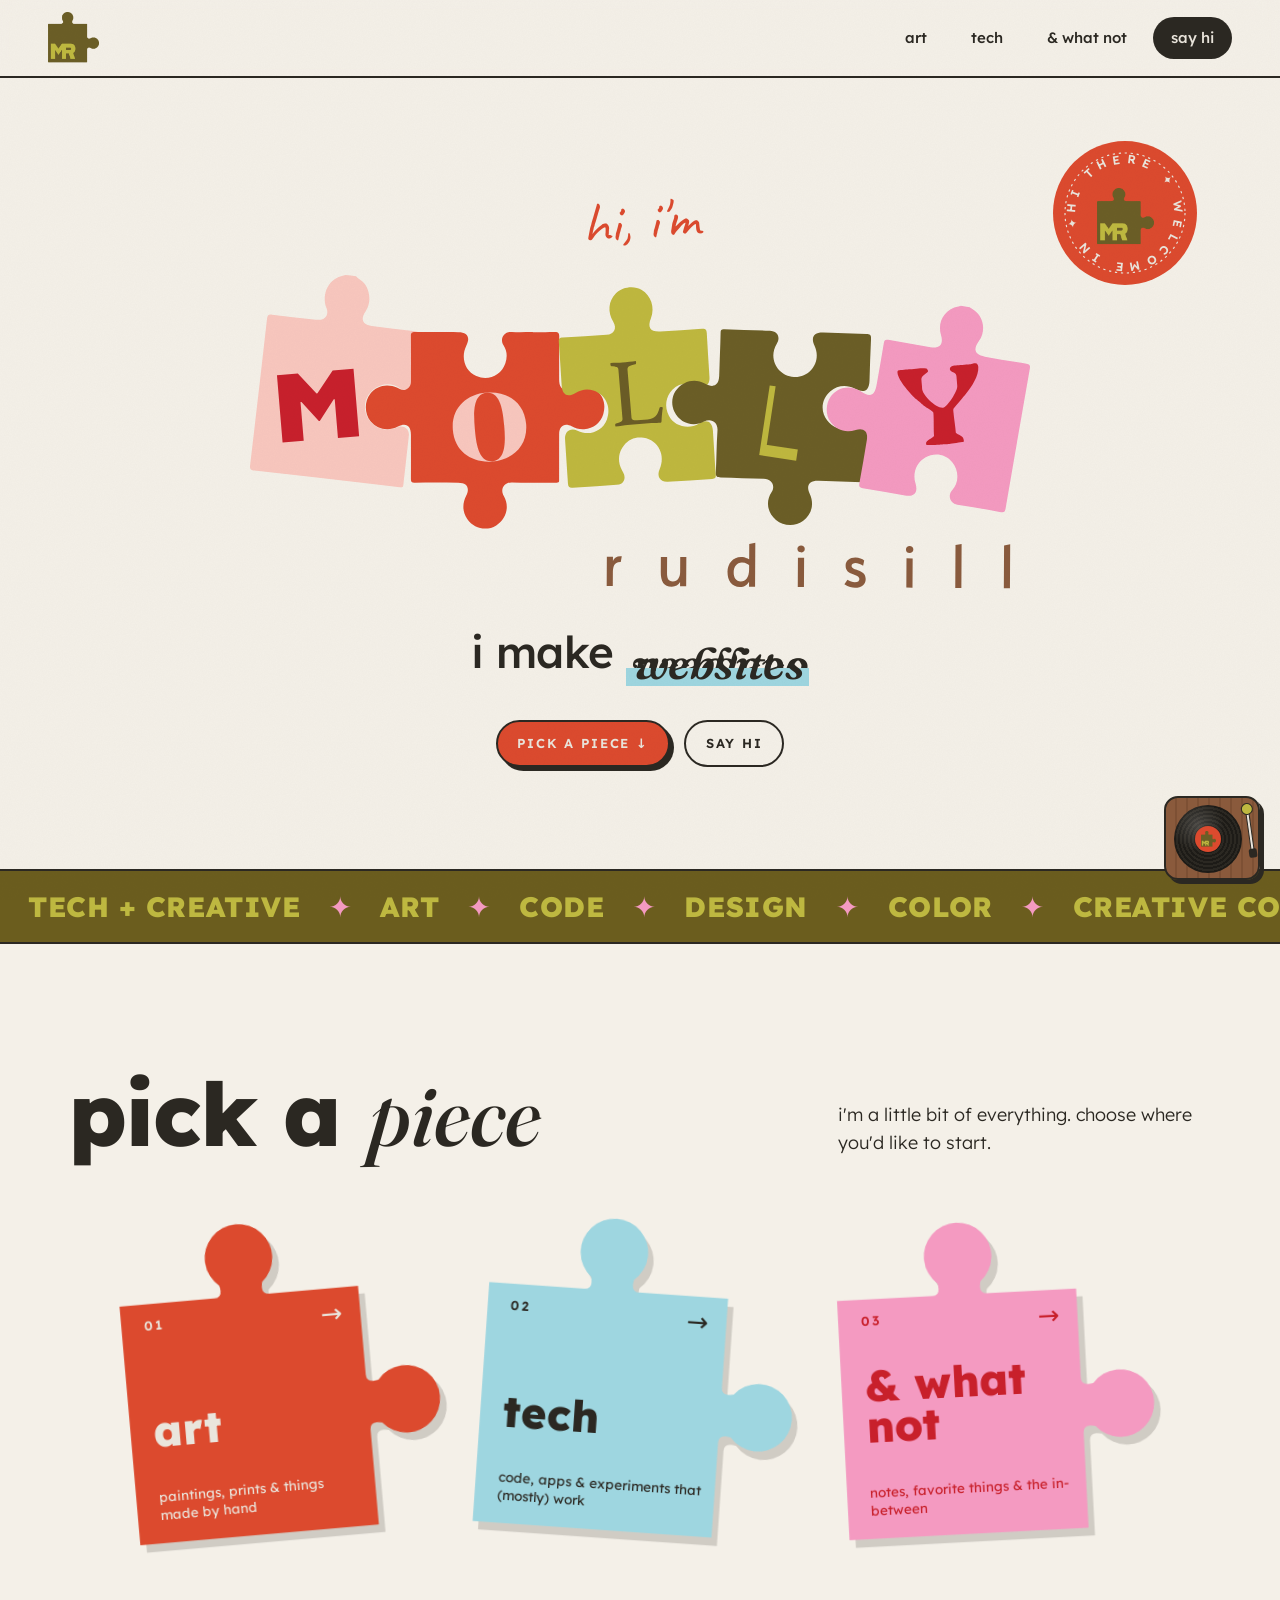
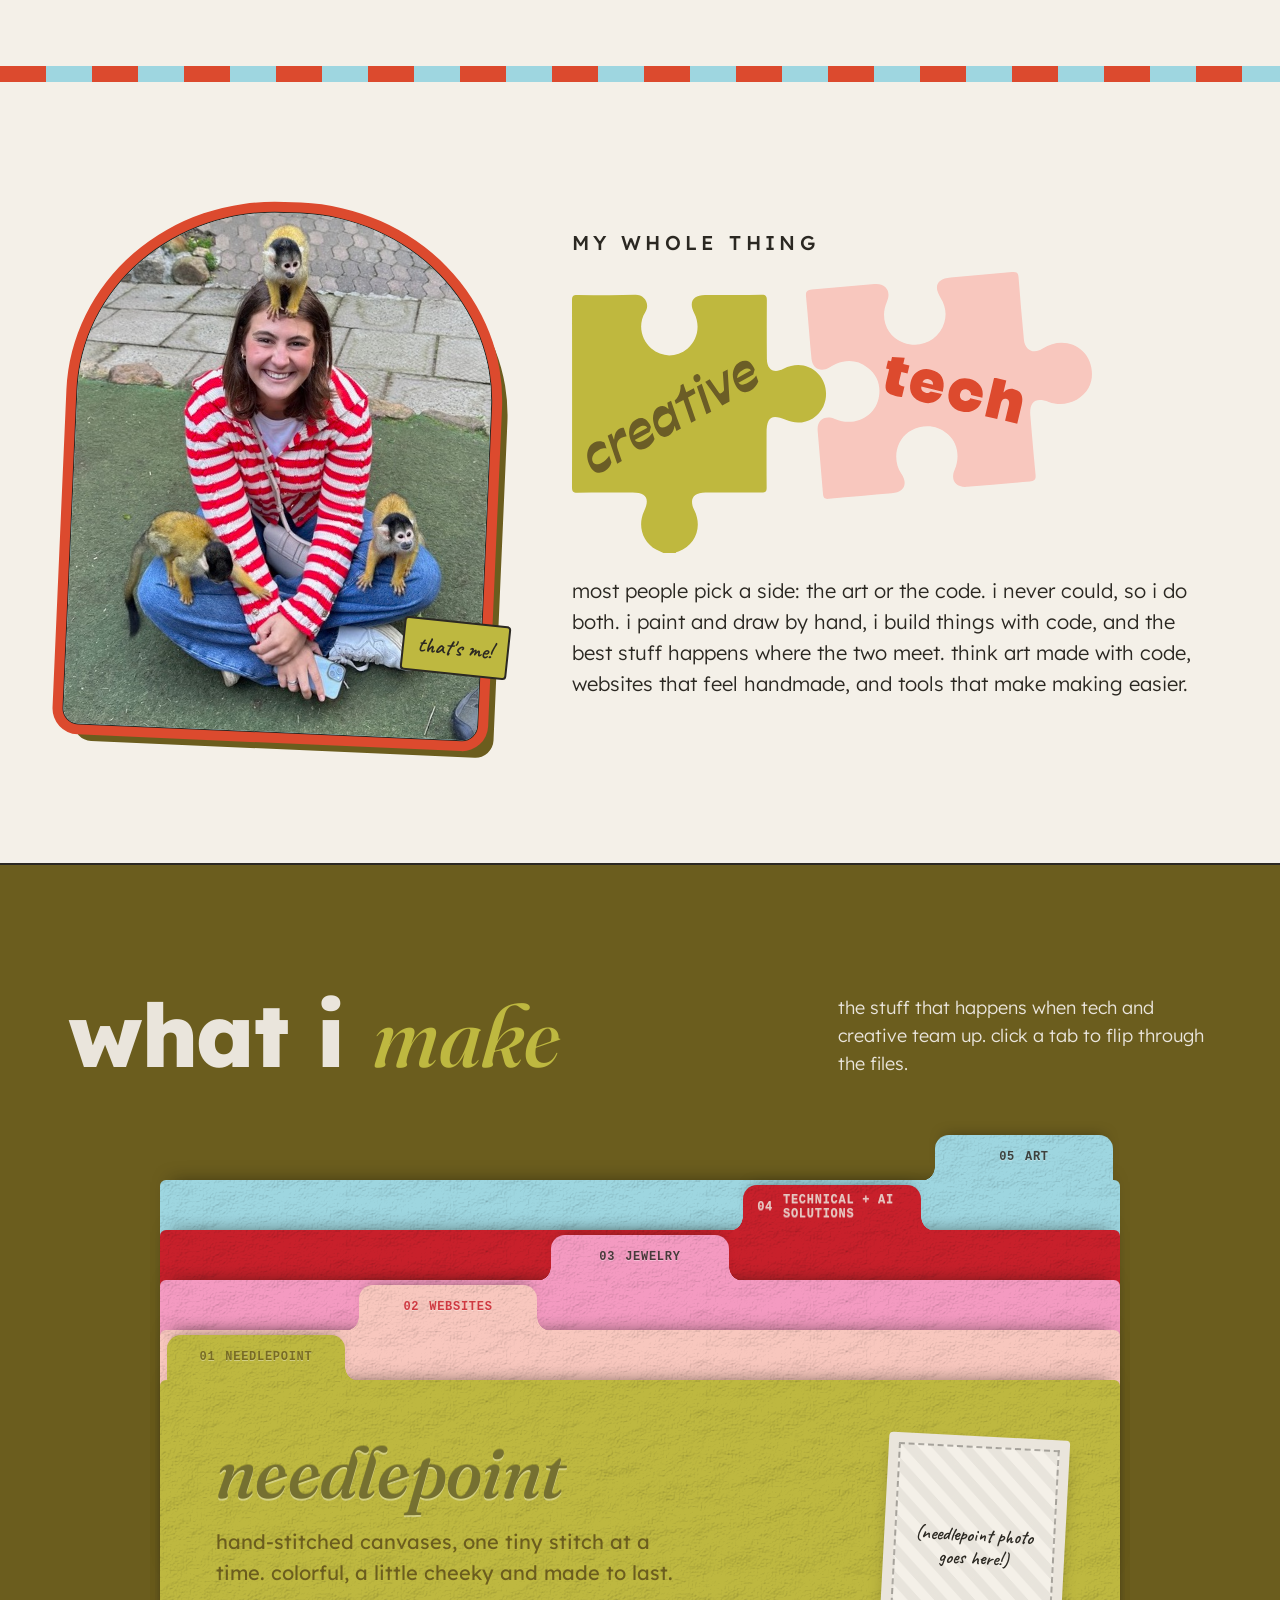
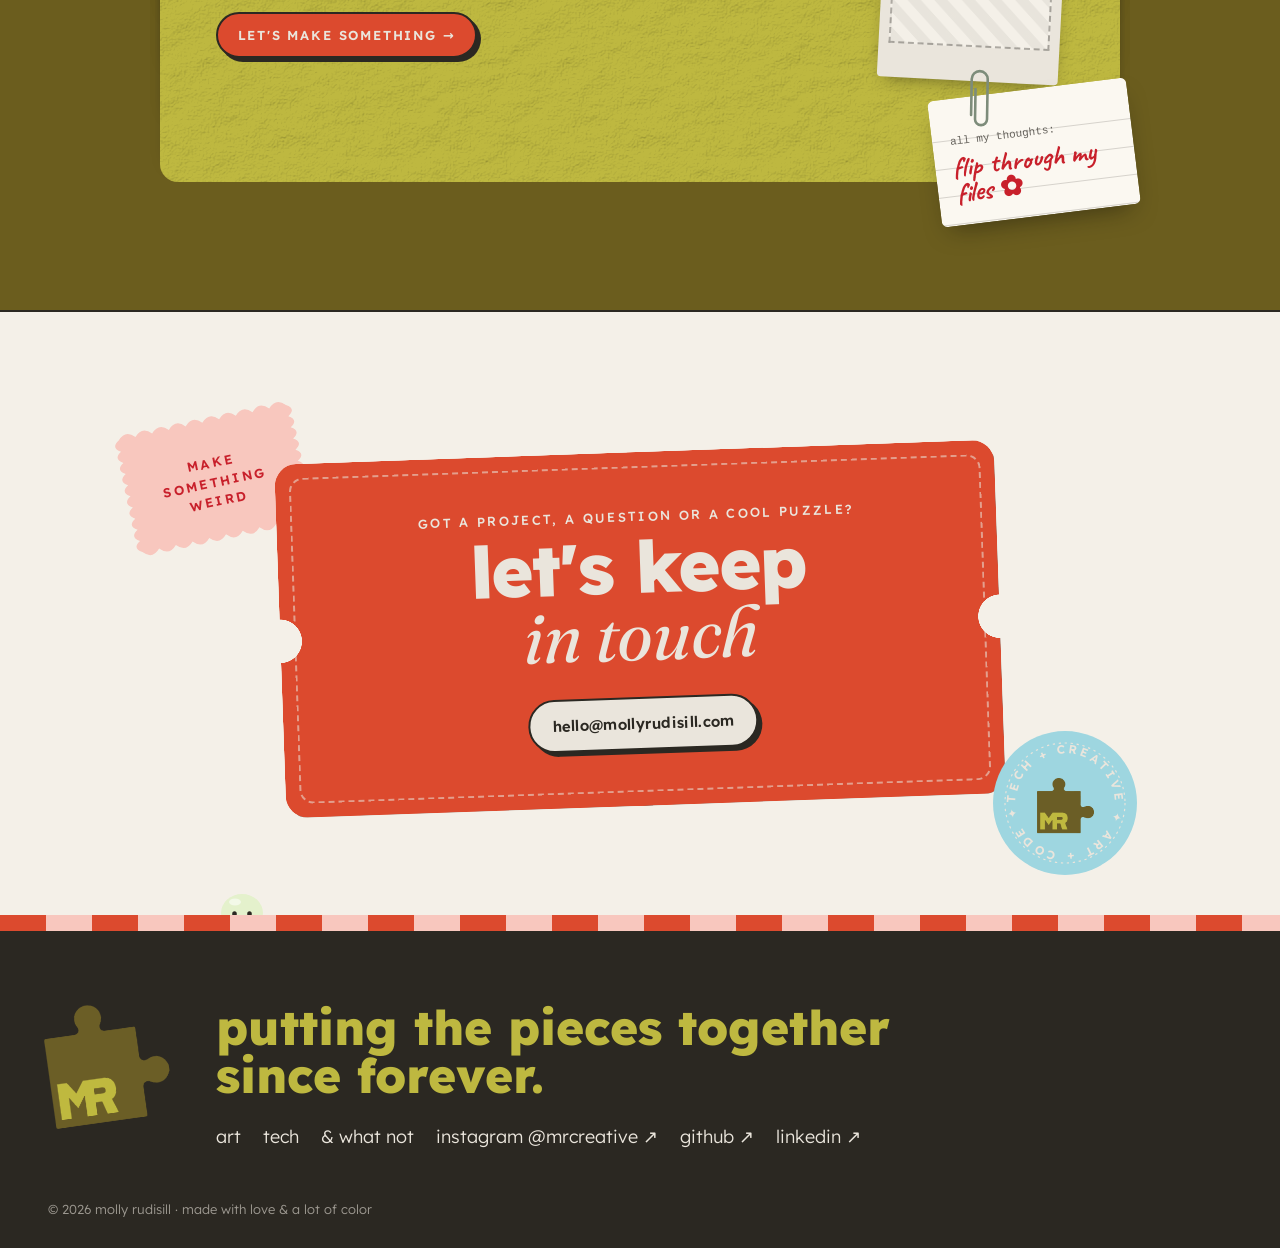
==== index.html @ 25b61f4c "Use Molly's creative + tech puzzle art as the about heading Co-Authored-By: Claude Opus 5.5 <noreply" ====
<!doctype html>
<html lang="en">
<head>
  <meta charset="utf-8" />
  <meta name="viewport" content="width=device-width, initial-scale=1" />
  <title>hi, i'm molly — molly rudisill</title>
  <meta name="description" content="molly rudisill: where tech meets creative. art, code & what not." />
  <link rel="icon" href="assets/mark-mr.png" />
  <link rel="preconnect" href="https://fonts.googleapis.com" />
  <link rel="preconnect" href="https://fonts.gstatic.com" crossorigin />
  <link href="https://fonts.googleapis.com/css2?family=Caveat:wght@500;600;700&family=Fraunces:ital,opsz,wght@0,9..144,400;0,9..144,800;1,9..144,400;1,9..144,600&family=Lexend:wght@300;400;500;600;800;900&display=swap" rel="stylesheet" />
  <link rel="stylesheet" href="css/styles.css" />
</head>
<body data-page="home">
  <header id="site-header"></header>

  <main>
    <!-- ============ HERO ============ -->
    <section class="hero">
      <div id="hero-badge"></div>
      <p class="hello">hi, i'm</p>
      <h1 class="hero-logo" data-logo aria-label="molly rudisill"></h1>
      <p class="i-make">i make <span class="rotator" id="rotator"></span></p>
      <div class="hero-ctas">
        <a class="btn" href="#pieces-section">pick a piece ↓</a>
        <a class="btn btn-ghost" href="#contact">say hi</a>
      </div>
    </section>

    <div data-marquee class="marquee"></div>

    <!-- ============ PUZZLE PIECE NAV ============ -->
    <section id="pieces-section" class="section">
      <div class="wrap">
        <div class="section-head reveal">
          <h2>pick a <em>piece</em></h2>
          <p>i'm a little bit of everything. choose where you'd like to start.</p>
        </div>
        <div id="pieces" class="pieces"></div>
      </div>
    </section>

    <div class="stripes"></div>

    <!-- ============ ABOUT ============ -->
    <section class="section">
      <div class="wrap about reveal">
        <div class="portrait">
          <div class="portrait-frame">
            <img src="assets/molly.jpg" alt="molly smiling in a red striped sweater with three squirrel monkeys climbing on her" />
          </div>
          <span class="tag-note">that's me!</span>
        </div>
        <div>
          <p class="kicker">my whole thing</p>
          <h2 class="tc-heading">
            <svg class="tc-art" viewBox="0 0 500 270.15" role="img" aria-label="creative + tech">
              <g class="pz tc-creative">
                <path fill="#bfb83e" d="M87.99,270.15c-2.38-1.08-4.84-2.01-7.13-3.27-13.18-7.19-18.09-23.18-11.47-37.13,5.59-11.78,1.95-17.66-11.02-17.69-17.7-.03-35.39-.15-53.09,.12C.92,212.25,0,210.83,0,206.69,.12,146.84,.11,86.99,0,27.15c0-3.98,1.03-5.19,5.06-5.14,18.58,.23,37.17,.47,55.74-.05,8.57-.24,14.82,8.41,9.48,17.09-6.97,11.35-3.97,25.96,6.04,34.62,9.99,8.65,24.25,8.67,34.63,.06,9.92-8.23,12.65-22.39,6.59-34.14-5.5-10.64-1.41-17.5,10.45-17.5,18.05,0,36.1,.17,54.15-.1,4.46-.07,5.26,1.58,5.23,5.58-.14,18.68-.13,37.37,.02,56.05,.09,10.39,6.69,14.18,15.99,9.47,12.08-6.12,24.08-4.45,33.23,4.63,7.85,7.79,9.95,20.91,5.06,31.49-6.16,13.34-21.97,19.21-35.54,13.2-14.29-6.33-19.04-3.19-19.04,12.62,0,17.43-.1,34.87,.08,52.3,.04,3.8-1.13,4.85-4.82,4.81-18.05-.18-36.1-.09-54.15-.08-11.7,0-15.78,6.59-10.57,17.02,7.96,15.95,1.24,33.42-15.23,39.67-.95,.36-2.15,.26-2.74,1.39-3.89,0-7.79,0-11.68,0Z"/>
                <g>
                <path fill="#6b5d26" d="M26.14,192.98c-1.76,.01-3.38-.49-4.84-1.5-1.46-1.02-2.74-2.5-3.82-4.47-1.53-2.77-2.45-5.67-2.77-8.69-.32-3.03,.07-5.81,1.17-8.36,1.1-2.55,2.9-4.51,5.41-5.9,1.76-.97,3.54-1.44,5.33-1.39,1.79,.05,3.36,.53,4.7,1.44l1.89,5.57c-1.08-.19-2.34-.14-3.76,.15-1.42,.29-2.73,.78-3.95,1.45-2.02,1.12-3.53,2.37-4.53,3.77-1,1.4-1.54,2.77-1.62,4.12-.09,1.35,.17,2.55,.76,3.62,.73,1.33,1.85,2.05,3.34,2.16,1.49,.12,3.24-.38,5.23-1.48,1.36-.75,2.67-1.74,3.93-2.96,1.26-1.22,2.31-2.52,3.14-3.88l2.16,6.26c-.38,1.76-1.13,3.39-2.23,4.91-1.1,1.51-2.43,2.7-3.99,3.56-1.93,1.07-3.78,1.61-5.54,1.62Z"/>
                <path fill="#6b5d26" d="M34.29,157.44l3.81-2.1,2.16,5.75,.26-.14c.26-2.74,.78-4.93,1.57-6.57,.79-1.64,1.95-2.88,3.48-3.73,.69-.38,1.36-.63,2.02-.75,.65-.11,1.38-.13,2.18-.04l2.74,8.03c-1.96,.33-3.6,.86-4.89,1.57-1.82,1-3.04,2.19-3.66,3.55-.62,1.36-.88,2.64-.76,3.84,.12,1.2,.36,2.33,.73,3.41l.05,.09,3.93,11.5-4.42,2.44-9.18-26.85Z"/>
                <path fill="#6b5d26" d="M54.99,155.89c-.32-2.99,.08-5.74,1.2-8.26,1.11-2.52,2.94-4.48,5.48-5.88,2.6-1.44,5.01-1.76,7.23-.97,2.22,.79,4.12,2.59,5.68,5.42,.46,.84,.9,1.76,1.31,2.78l-1.33,4.75-15.1,8.35-1.51-4.36,16.32-9.02-1.48,2.12c-.1-.32-.23-.62-.39-.91-.67-1.21-1.68-1.87-3.04-1.97-1.36-.1-2.96,.36-4.8,1.38-1.7,.94-3.02,2.04-3.95,3.28s-1.45,2.6-1.55,4.05c-.1,1.45,.26,2.93,1.09,4.43l.05,.09c.8,1.44,1.97,2.19,3.53,2.26,1.56,.06,3.57-.59,6.02-1.94,1.59-.88,3.04-1.93,4.35-3.17,1.31-1.23,2.4-2.47,3.27-3.7l2.01,5.89c-.72,1.76-1.74,3.41-3.05,4.96s-2.73,2.75-4.26,3.59c-1.88,1.04-3.7,1.56-5.46,1.58-1.76,.01-3.4-.49-4.91-1.52-1.51-1.03-2.82-2.54-3.92-4.53-1.55-2.8-2.48-5.69-2.79-8.68Z"/>
                <path fill="#6b5d26" d="M78.23,143.97c-.55-3.07-.43-5.87,.35-8.41,.78-2.54,2.31-4.44,4.59-5.7,1.65-.91,3.32-1.19,5.01-.85,1.7,.34,3.16,1.21,4.38,2.61l.26-.14-1.19-5.73,3.59-1.99,5.68,16.52,3.85,10.13-4.29,2.37-1.75-4.8-.26,.14c-.18,2.32-.79,4.27-1.83,5.84-1.04,1.57-2.29,2.76-3.76,3.57-2.16,1.2-4.25,1.37-6.26,.52-2.01-.85-3.77-2.62-5.27-5.34-1.53-2.77-2.57-5.69-3.12-8.76Zm8.28,5.62c1.3,.11,2.82-.32,4.55-1.27,2.08-1.15,3.54-2.56,4.38-4.23,.85-1.67,.97-3.38,.39-5.13-.16-.29-.3-.58-.44-.89-.43-.78-1-1.32-1.71-1.62-.71-.3-1.55-.38-2.52-.22-.97,.16-2.03,.56-3.18,1.19-1.44,.8-2.61,1.76-3.51,2.9-.9,1.14-1.44,2.34-1.62,3.61-.18,1.27,.06,2.51,.73,3.72,.65,1.18,1.63,1.83,2.94,1.94Z"/>
                <path fill="#6b5d26" d="M107.13,123l-7.23,3.99-1.18-3.47c1.23-.98,2.29-2.23,3.18-3.76,.89-1.53,1.55-3.23,1.98-5.11,.43-1.88,.61-3.83,.54-5.87l2.6-1.43,2.84,8.32,7.23-3.99,1.68,4.89-7.23,3.99,7.5,21.96-4.41,2.44-7.5-21.96Z"/>
                <path fill="#6b5d26" d="M119.24,105.92c-.75-.23-1.35-.76-1.81-1.6-.57-1.04-.79-2.08-.66-3.14,.13-1.05,.73-1.88,1.8-2.47,.89-.49,1.72-.64,2.47-.43,.75,.2,1.36,.73,1.82,1.56,.56,1.01,.76,2.06,.62,3.16-.15,1.1-.77,1.95-1.87,2.56-.84,.46-1.63,.58-2.38,.35Zm.88,4.09l4.59-2.54,9.18,26.84-4.59,2.54-9.19-26.84Z"/>
                <path fill="#6b5d26" d="M127.99,105.66l4.37-2.42,9.01,12.93c.25,.39,.62,.57,1.1,.55,.48-.02,1.01-.19,1.58-.51,.66-.37,1.19-.84,1.58-1.44,.39-.59,.58-1.13,.58-1.62l-1.21-16.9,4.63-2.56,1.87,30.89-7.01,3.87-16.5-22.8Z"/>
                <path fill="#6b5d26" d="M154.75,100.76c-.32-2.99,.08-5.74,1.2-8.26,1.11-2.52,2.94-4.48,5.48-5.88,2.6-1.44,5.01-1.76,7.23-.97,2.22,.79,4.12,2.59,5.68,5.42,.46,.84,.9,1.76,1.31,2.78l-1.33,4.75-15.11,8.35-1.51-4.36,16.32-9.02-1.48,2.12c-.1-.32-.23-.62-.39-.91-.67-1.21-1.68-1.87-3.04-1.97-1.35-.1-2.96,.36-4.8,1.38-1.7,.94-3.02,2.04-3.95,3.28s-1.45,2.6-1.55,4.05c-.1,1.45,.26,2.93,1.09,4.43l.05,.09c.8,1.44,1.98,2.19,3.53,2.26,1.56,.06,3.56-.58,6.02-1.94,1.59-.88,3.04-1.93,4.35-3.17,1.31-1.23,2.4-2.47,3.27-3.7l2.01,5.89c-.72,1.76-1.74,3.41-3.05,4.96-1.31,1.55-2.73,2.75-4.26,3.59-1.88,1.04-3.69,1.56-5.46,1.58-1.76,.01-3.4-.49-4.91-1.52-1.51-1.03-2.82-2.54-3.92-4.53-1.55-2.8-2.48-5.69-2.79-8.68Z"/>
              </g>
              </g>
              <g class="pz tc-tech">
                <path fill="#f8c7be" d="M277.83,215.35c-10.24,.88-20.51,1.61-30.73,2.72-4.06,.44-5.47-.83-5.78-4.79-1.59-20.19-3.5-40.35-5.12-60.53-.83-10.35,6.81-15.47,16.6-11.37,19.32,8.1,39.79-2.66,42.51-22.65,1.47-10.78-2.21-20.12-10.99-26.78-9.14-6.93-19.45-8.03-30.2-3.65-2.32,.94-4.47,2.29-6.65,3.54-8.34,4.8-16.15,1.03-17.18-8.52-.98-9.12-1.64-18.27-2.43-27.4-.94-10.85-1.76-21.71-2.86-32.54-.44-4.38,1.11-6.15,5.62-6.52,20.11-1.64,40.19-3.64,60.3-5.3,10.71-.88,16.25,7.04,11.96,16.69-7.24,16.29-.2,33.79,15.95,39.68,16.73,6.1,34.06-2.2,39.19-19.29,2.52-8.41,.91-16.62-3.81-24.18-6.75-10.82-3.04-18.05,9.78-19.17,19.71-1.72,39.44-3.27,59.14-5.2,4.67-.46,5.94,.93,6.28,5.37,1.49,19.81,3.26,39.6,5.11,59.38,.98,10.48,9.32,14.43,18.1,8.82,12.92-8.26,28.26-7.24,38.49,2.56,9.41,9.02,11.47,25,5.55,35.4-7.13,12.5-23.41,18.88-38.2,13.3-12.87-4.85-18.89-.21-17.74,13.33,1.6,18.84,3.11,37.7,4.99,56.52,.47,4.66-.68,6.36-5.56,6.72-20.12,1.5-40.21,3.4-60.32,5.06-10.99,.91-16.22-6.42-11.89-16.48,5.29-12.28,2.86-25.45-6.2-33.73-9.85-8.99-23.14-10.47-35.55-3.93-14.27,7.51-18.9,27.46-9.61,41.43,6.7,10.09,2.91,17.94-9.18,18.98-9.86,.85-19.72,1.69-29.57,2.55Z"/>
                <g>
                <path fill="#dd4a2e" d="M310.96,119.15c-7.37-1.74-10.98-4.49-8.91-13.29l2.93-12.46-2.97-.7,1.81-7.69,2.97,.7,.91-3.87,12.22,.64-1.41,5.99,5.94,1.4-1.81,7.69-5.94-1.4-2.24,9.49c-.57,2.44,.15,3.4,2.65,3.98,1.64,.39,2.4,.51,2.57,.49l-2.38,10.13c-.67,.01-3.69-.48-6.35-1.1Z"/>
                <path fill="#dd4a2e" d="M338.06,125.53c-10.87-2.56-14.52-10.86-12.47-19.56,2.05-8.7,9.24-14.51,19.58-12.07,10.13,2.38,14.01,9.68,11.55,20.13l-.24,1.01-20.58-4.84c-.51,3.35,1.34,5.24,4.1,5.89,2.28,.54,3.87-.04,4.99-1.23l10.77,2.54c-1.92,4.81-7.73,10.5-17.71,8.15Zm-1.07-19.45l10.24,2.41c.17-3.1-1.57-4.74-4.17-5.35-2.6-.61-4.84,.09-6.07,2.94Z"/>
                <path fill="#dd4a2e" d="M379.64,112.99c-2.92-.69-5.59,.7-6.41,4.14-.84,3.55,.94,5.99,3.86,6.68,2.44,.57,4.86-.2,5.89-2.42l10.87,2.56c-2.09,7.46-9.91,12.39-19.09,10.23-10.4-2.45-14.47-10.35-12.3-19.58,2.24-9.49,10.39-14.18,19.67-11.99,8.7,2.05,14.58,8.92,12.45,18.21l-10.82-2.55c.09-2.78-1.69-4.71-4.13-5.28Z"/>
                <path fill="#dd4a2e" d="M405.91,101.48l11.67,2.75-2.68,11.4,.42,.1c1.88-2.75,5.69-3.98,9.62-3.05,6.1,1.44,9.62,5.74,7.39,15.23l-4.23,17.98-11.67-2.75,3.61-15.33c.81-3.45-.25-5.38-2.58-5.93-2.23-.52-4.19,.69-4.99,4.09l-3.62,15.38-11.67-2.75,8.74-37.13Z"/>
              </g>
              </g>
            </svg>
          </h2>
          <p>most people pick a side: the art or the code. i never could, so i do both. i paint and draw by hand, i build things with code, and the best stuff happens where the two meet. think art made with code, websites that feel handmade, and tools that make making easier.</p>
        </div>
      </div>
    </section>

    <!-- ============ THE FULL OFFERING ============ -->
    <section class="section offering">
      <div class="wrap">
        <div class="section-head reveal">
          <h2>what i <em>make</em></h2>
          <p>the stuff that happens when tech and creative team up. click a tab to flip through the files.</p>
        </div>
        <div id="folders" class="files reveal"></div>
      </div>
    </section>

  </main>

  <footer id="site-footer"></footer>

  <script src="js/content.js"></script>
  <script src="js/site.js"></script>
</body>
</html>
---- css/styles.css ----
/* ============================================================
   BRAND TOKENS — molly rudisill
   Change a color or font here and the whole site follows.
   ============================================================ */
:root {
  --cream: #eae5dc;
  --ink: #2b2822;
  --olive: #6b5d1e;
  --chartreuse: #beb840;
  --tomato: #dc4a2e;
  --bubblegum: #f49ac1;
  --sky: #9ed6e0;
  --cherry: #c8202b;
  --blush: #f8c7be;
  --cocoa: #8a5a3c;

  --paper: #f4f0e8; /* lighter cream for page background */

  /* web look-alikes for Alfran 2 / Lust / Antipool VF, so every visitor
     sees the same thing. To use the real fonts, add their webfont kit
     <link> to each page and put the family name first in the stack. */
  --font-head: "Lexend", system-ui, sans-serif;
  --font-body: "Lexend", system-ui, sans-serif;
  --font-accent: "Lexend", system-ui, sans-serif;
  --font-serif: "Fraunces", Georgia, serif; /* the playful "o" & "m" from the wordmark */
  --font-hand: "Caveat", "Comic Sans MS", cursive;

  --radius: 14px;
  --gutter: clamp(16px, 4vw, 48px);
  --max: 1240px;
  --shadow: 0 2px 0 rgba(43, 40, 34, 0.08), 0 18px 40px -18px rgba(43, 40, 34, 0.35);
}

/* ============================================================ base */
*, *::before, *::after { box-sizing: border-box; }
html { scroll-behavior: smooth; }
body {
  margin: 0;
  background: var(--paper);
  color: var(--ink);
  font-family: var(--font-body);
  font-weight: 300;
  font-size: 18px;
  line-height: 1.55;
  overflow-x: hidden;
  -webkit-font-smoothing: antialiased;
}
/* subtle paper grain */
body::before {
  content: "";
  position: fixed; inset: 0;
  pointer-events: none; z-index: 100;
  opacity: 0.35; mix-blend-mode: multiply;
  background-image: url("data:image/svg+xml,%3Csvg xmlns='http://www.w3.org/2000/svg' width='160' height='160'%3E%3Cfilter id='n'%3E%3CfeTurbulence type='fractalNoise' baseFrequency='.85' numOctaves='2' stitchTiles='stitch'/%3E%3CfeColorMatrix values='0 0 0 0 .17 0 0 0 0 .16 0 0 0 0 .13 0 0 0 .09 0'/%3E%3C/filter%3E%3Crect width='100%25' height='100%25' filter='url(%23n)'/%3E%3C/svg%3E");
}
img { max-width: 100%; display: block; }
a { color: inherit; }
h1, h2, h3 { font-family: var(--font-head); font-weight: 800; line-height: 0.95; letter-spacing: -0.02em; margin: 0; }
em { font-family: var(--font-serif); font-style: italic; font-weight: 500; letter-spacing: 0; }
.wrap { max-width: var(--max); margin: 0 auto; padding: 0 var(--gutter); }
.kicker, .eyebrow {
  font-family: var(--font-accent);
  text-transform: uppercase;
  letter-spacing: 0.22em;
  font-size: 12px;
  font-weight: 500;
  margin: 0 0 14px;
}
.hand { font-family: var(--font-hand); font-weight: 600; }
:focus-visible { outline: 3px dashed var(--tomato); outline-offset: 4px; }

/* buttons */
.btn {
  display: inline-flex; align-items: center; gap: 0.5em;
  padding: 0.85em 1.5em;
  border-radius: 999px;
  background: var(--tomato); color: var(--cream);
  font-family: var(--font-accent); font-weight: 600;
  font-size: 13px; letter-spacing: 0.14em; text-transform: uppercase;
  text-decoration: none;
  border: 2px solid var(--ink);
  box-shadow: 4px 4px 0 var(--ink);
  transition: transform 0.15s, box-shadow 0.15s;
}
.btn:hover { transform: translate(-2px, -2px); box-shadow: 6px 6px 0 var(--ink); }
.btn:active { transform: translate(2px, 2px); box-shadow: 1px 1px 0 var(--ink); }
.btn-ink { background: var(--ink); color: var(--cream); box-shadow: 4px 4px 0 var(--tomato); }
.btn-ink:hover { box-shadow: 6px 6px 0 var(--tomato); }
.btn-cream { background: var(--cream); color: var(--ink); text-transform: none; letter-spacing: 0.02em; font-size: 15px; }
.btn-ghost { background: transparent; color: var(--ink); box-shadow: none; }
.btn-ghost:hover { background: var(--chartreuse); box-shadow: 4px 4px 0 var(--ink); }

/* stripes (awning borders) */
.stripes { height: 16px; background: repeating-linear-gradient(90deg, var(--tomato) 0 46px, var(--sky) 46px 92px); }
.stripes-olive { background: repeating-linear-gradient(90deg, var(--olive) 0 46px, var(--cream) 46px 92px); }
.stripes-tomato { background: repeating-linear-gradient(90deg, var(--tomato) 0 46px, var(--blush) 46px 92px); }

/* ============================================================ header */
#site-header {
  position: sticky; top: 0; z-index: 50;
  display: flex; align-items: center; justify-content: space-between; gap: 16px;
  padding: 12px var(--gutter);
  background: color-mix(in srgb, var(--paper) 88%, transparent);
  backdrop-filter: blur(10px);
  border-bottom: 2px solid var(--ink);
}
.brand { display: block; }
.brand img { display: block; height: 52px; width: auto; transition: transform 0.35s cubic-bezier(.34, 1.56, .64, 1); }
.brand:hover img { transform: rotate(-8deg) scale(1.08); }
/* each puzzle piece turns around its own center */
.pz { transform-box: fill-box; transform-origin: center; transition: transform 0.35s cubic-bezier(.34, 1.56, .64, 1); }
.nav { display: flex; gap: 8px; align-items: center; flex-wrap: wrap; }
.nav a {
  font-family: var(--font-accent); font-weight: 500;
  font-size: 15px; text-decoration: none;
  padding: 7px 16px; border-radius: 999px;
  border: 2px solid transparent;
  transition: background 0.2s, transform 0.2s;
}
.nav a:hover, .nav a[aria-current="page"] { background: var(--c, var(--chartreuse)); color: var(--i, var(--ink)); border-color: var(--ink); transform: rotate(-2deg); }
.nav .nav-say-hi { background: var(--ink); color: var(--cream); }
.nav .nav-say-hi:hover { background: var(--tomato); color: var(--cream); }
.nav-toggle {
  display: none;
  font: 600 13px var(--font-accent); letter-spacing: 0.15em; text-transform: uppercase;
  background: var(--chartreuse); color: var(--ink);
  border: 2px solid var(--ink); border-radius: 999px; padding: 8px 16px; cursor: pointer;
}

/* ============================================================ hero */
.hero {
  position: relative;
  display: flex; flex-direction: column; align-items: center; text-align: center;
  max-width: var(--max); margin: 0 auto;
  padding: clamp(40px, 8vw, 96px) var(--gutter) clamp(56px, 8vw, 110px);
}
.hello {
  font-family: var(--font-hand); font-size: clamp(36px, 5vw, 60px);
  color: var(--tomato); margin: 0 0 8px; transform: rotate(-4deg);
  display: inline-block;
}
.hero-logo { margin: 0 0 30px; width: min(100%, 780px); }
.hero-logo svg, .hero-logo img { display: block; width: 100%; height: auto; overflow: visible; }
.hero-logo .pz { animation: pz-drop 0.8s cubic-bezier(.34, 1.56, .64, 1) backwards; animation-delay: calc(150ms + var(--n) * 110ms); }
.hero-logo .rud { animation: pz-fade 0.6s ease backwards; animation-delay: 0.85s; }
.hero-logo .pz:hover { transform: translateY(-6%) rotate(-6deg); }
@keyframes pz-drop { from { opacity: 0; transform: translateY(-140%) rotate(calc(-30deg + var(--n) * 15deg)); } }
@keyframes pz-fade { from { opacity: 0; transform: translateY(12px); } }
.hero-ctas { display: flex; gap: 14px; flex-wrap: wrap; justify-content: center; }
.hero .hero-seal { position: absolute; right: max(3%, calc(50% - 560px)); top: clamp(20px, 5vw, 60px); width: clamp(96px, 12vw, 150px); }

/* "i make ___" with the word swapping every couple of seconds */
.i-make { font-size: clamp(26px, 4vw, 44px); font-weight: 500; margin: 0 0 34px; letter-spacing: -0.01em; }
.rotator {
  position: relative; display: inline-block; vertical-align: bottom;
  height: 1.3em; overflow: hidden; text-align: left;
  transition: width 0.4s cubic-bezier(.34, 1.3, .64, 1);
}
.rotator span {
  position: absolute; left: 0; top: 0; white-space: nowrap; padding: 0 0.12em;
  font-family: var(--font-serif); font-style: italic; font-weight: 600;
  background: linear-gradient(transparent 58%, var(--hl) 58%);
  animation: word-in 0.5s cubic-bezier(.34, 1.4, .64, 1) both;
}
.rotator span.out { animation: word-out 0.35s ease-in both; }
@keyframes word-in { from { transform: translateY(100%) rotate(6deg); opacity: 0; } }
@keyframes word-out { to { transform: translateY(-100%) rotate(-6deg); opacity: 0; } }

.portrait { position: relative; justify-self: center; width: min(100%, 420px); }
.portrait-frame {
  position: relative;
  aspect-ratio: 4 / 5;
  border-radius: 48% 48% 18px 18px / 36% 36% 18px 18px;
  background: var(--sky);
  border: 3px solid var(--ink);
  outline: 10px solid var(--tomato); outline-offset: -2px;
  overflow: hidden;
  transform: rotate(2.5deg);
  box-shadow: 14px 14px 0 var(--olive);
}
.portrait-frame img { position: absolute; inset: 0; width: 100%; height: 100%; object-fit: cover; }
.portrait .tag-note {
  position: absolute; right: -18px; bottom: 60px;
  background: var(--chartreuse); padding: 8px 14px;
  font-family: var(--font-hand); font-size: 22px; font-weight: 600;
  border: 2px solid var(--ink); transform: rotate(6deg); border-radius: 4px;
}

/* rotating badges */
.badge { position: relative; aspect-ratio: 1; }
.badge svg { width: 100%; height: 100%; animation: spin 22s linear infinite; }
.badge text { fill: var(--cream); font: 600 16px var(--font-accent); text-transform: uppercase; }
.badge img { position: absolute; inset: 31%; width: 38%; height: 38%; object-fit: contain; }
@keyframes spin { to { transform: rotate(360deg); } }

/* ============================================================ marquee */
.marquee {
  overflow: hidden; white-space: nowrap;
  background: var(--olive); color: var(--chartreuse);
  border-block: 2px solid var(--ink);
  padding: 14px 0;
  font-family: var(--font-head); font-weight: 800; text-transform: uppercase;
  font-size: clamp(18px, 2.4vw, 28px); letter-spacing: 0.02em;
}
.marquee-ink { background: var(--ink); color: var(--theme, var(--chartreuse)); }
.marquee-track { display: inline-flex; gap: 28px; animation: scroll 32s linear infinite; padding-left: 28px; }
.marquee-track i { font-style: normal; color: var(--bubblegum); }
.marquee:hover .marquee-track { animation-play-state: paused; }
@keyframes scroll { to { transform: translateX(-50%); } }

/* ============================================================ sections */
.section { padding: clamp(64px, 10vw, 128px) 0; position: relative; }
.section-head { display: flex; justify-content: space-between; align-items: end; gap: 24px; margin-bottom: clamp(32px, 5vw, 56px); flex-wrap: wrap; }
.section-head h2 { font-size: clamp(40px, 7vw, 88px); }
.section-head p { max-width: 34ch; margin: 0; }

/* puzzle-piece nav */
.pieces { display: grid; grid-template-columns: repeat(3, 1fr); max-width: 1040px; margin: 0 auto; gap: clamp(16px, 2.5vw, 36px); }
.piece {
  position: relative; display: block; text-decoration: none; color: var(--i);
  aspect-ratio: 1;
  transform: rotate(var(--r)) translateY(30px); opacity: 0;
  transition: transform 0.45s cubic-bezier(.34, 1.56, .64, 1), opacity 0.6s, filter 0.3s;
  filter: drop-shadow(6px 8px 0 rgba(43, 40, 34, 0.18));
}
.piece.in { opacity: 1; transform: rotate(var(--r)); }
.piece:nth-child(2) { transition-delay: 0.08s; } .piece:nth-child(3) { transition-delay: 0.16s; } .piece:nth-child(4) { transition-delay: 0.24s; }
.piece:hover { transform: rotate(0deg) scale(1.05); filter: drop-shadow(10px 14px 0 var(--ink)); transition-delay: 0s; }
.piece-svg { position: absolute; inset: 0; width: 100%; height: 100%; overflow: visible; }
.piece-num, .piece-title, .piece-blurb, .piece-go { position: absolute; left: 9%; }
.piece-num { top: 28%; font-family: var(--font-accent); font-weight: 600; font-size: 13px; letter-spacing: 0.18em; }
.piece-title { bottom: 30%; right: 26%; font-family: var(--font-head); font-weight: 800; font-size: clamp(26px, 3.4vw, 46px); line-height: 0.95; }
.piece-blurb { bottom: 8%; right: 28%; font-size: 13.5px; line-height: 1.3; font-weight: 400; }
.piece-go { left: auto; right: 30%; top: 26%; font-size: 26px; transition: transform 0.3s; }
.piece:hover .piece-go { transform: translateX(6px) rotate(-20deg); }

/* ============================================================ what i make: a box of felt file dividers */
.offering { background: var(--olive); color: var(--cream); border-block: 2px solid var(--ink); overflow: clip; }
.offering .section-head h2 em { color: var(--chartreuse); }
.files { position: relative; max-width: 960px; margin: 0 auto; }
.felt {
  /* soft pressed-felt texture over each folder's color */
  background-color: var(--c);
  background-image: url("../assets/felt.svg");
  background-size: 360px;
  background-blend-mode: multiply;
}
.folder {
  position: absolute; left: 0; right: 0;
  border-radius: 6px 6px 18px 18px;
  color: var(--i);
  box-shadow: 0 -10px 18px -12px rgba(20, 18, 10, 0.55); /* the shadow it casts on the folder behind */
  transition: top 0.55s cubic-bezier(.5, 1.4, .5, 1);
}
.folder-tab {
  position: absolute; bottom: calc(100% - 1px); left: var(--tx);
  width: var(--tw); height: 46px;
  padding: 0 14px;
  display: flex; align-items: center; justify-content: center; gap: 10px;
  border: 0; border-radius: 14px 14px 0 0;
  color: color-mix(in srgb, var(--i) 85%, var(--c));
  font: 600 12px/1.15 ui-monospace, "SF Mono", Menlo, monospace; letter-spacing: 0.06em; text-transform: uppercase; text-align: left;
  text-shadow: 0 1px 0 rgba(255, 255, 255, 0.35);
  cursor: pointer;
  box-shadow: 0 -8px 14px -10px rgba(20, 18, 10, 0.5);
}
/* curved shoulders where the tab meets the folder */
.folder-tab::before, .folder-tab::after {
  content: ""; position: absolute; bottom: 0; width: 14px; height: 14px;
  background: inherit; background-size: 360px; background-blend-mode: multiply;
}
.folder-tab::before { right: 100%; -webkit-mask: radial-gradient(circle at 0 0, transparent 13.5px, #000 14px); mask: radial-gradient(circle at 0 0, transparent 13.5px, #000 14px); }
.folder-tab::after { left: 100%; -webkit-mask: radial-gradient(circle at 100% 0, transparent 13.5px, #000 14px); mask: radial-gradient(circle at 100% 0, transparent 13.5px, #000 14px); }
/* no shoulder where a tab sits at the box edge */
.folder:first-child .folder-tab::before, .folder:last-child .folder-tab::after { display: none; }
.folder-tab:hover { filter: brightness(1.05); }
.folder-tab:focus-visible { outline: 3px dashed var(--cream); outline-offset: 3px; }
.folder-inner {
  display: grid; grid-template-columns: 1.55fr 0.45fr; gap: clamp(20px, 4vw, 44px); align-items: start;
  padding: clamp(30px, 5vw, 56px) clamp(22px, 5vw, 56px) clamp(30px, 5vw, 52px);
  transition: opacity 0.3s;
}
.folder:not(.is-front) .folder-inner { opacity: 0; visibility: hidden; }
/* titles pressed into the felt */
.folder h3 {
  font-family: var(--font-serif); font-style: italic; font-weight: 500; letter-spacing: -0.01em;
  font-size: clamp(38px, 6vw, 72px); line-height: 1; margin: 0 0 18px;
  color: color-mix(in srgb, var(--c) 50%, #2b2822);
  text-shadow: 0 1.5px 0 rgba(255, 255, 255, 0.35), 0 -1px 0 rgba(0, 0, 0, 0.18);
}
.folder p { font-size: clamp(16px, 1.7vw, 20px); max-width: 40ch; margin: 0 0 24px; font-weight: 400; }

/* the paper-clipped note on top of the files */
.stack-note {
  position: absolute; z-index: 20; right: -14px; bottom: -34px;
  width: 200px; padding: 26px 18px 18px;
  background: repeating-linear-gradient(transparent 0 27px, rgba(43, 40, 34, 0.18) 27px 28px), #fbf8f1;
  background-position: 0 14px;
  border-radius: 6px; color: var(--ink);
  transform: rotate(-7deg);
  box-shadow: 0 12px 24px -10px rgba(20, 18, 10, 0.5);
  pointer-events: none;
}
.stack-note .clip { position: absolute; top: -26px; left: 40px; width: 26px; transform: rotate(8deg); }
.stack-note small { font: 500 11px ui-monospace, Menlo, monospace; opacity: 0.7; }
.stack-note p { margin: 2px 0 0; font: 700 28px/0.95 var(--font-hand); color: var(--cherry); }

/* polaroid-style photo in each folder */
.folder-photo {
  position: relative; margin: 0;
  background: var(--cream); padding: 10px 10px 34px;
  border-radius: 4px;
  box-shadow: 0 8px 18px -8px rgba(20, 18, 10, 0.5);
  transform: rotate(3deg);
  pointer-events: none;
}
.folder-photo img, .folder-photo-empty { display: block; width: 100%; aspect-ratio: 4 / 5; object-fit: cover; }
.folder-photo-empty {
  display: grid; place-items: center; text-align: center;
  background: repeating-linear-gradient(45deg, rgba(43, 40, 34, 0.06) 0 10px, transparent 10px 20px), var(--paper);
  border: 2px dashed rgba(43, 40, 34, 0.35);
  color: var(--ink); font: 600 19px/1.2 var(--font-hand);
}

/* about strip */
.about { display: grid; grid-template-columns: 0.8fr 1.2fr; gap: clamp(28px, 6vw, 80px); align-items: center; }
.about h2 { font-size: clamp(36px, 5.5vw, 68px); margin-bottom: 22px; }
.about h2 { font-size: clamp(48px, 8vw, 104px); }
.about h2 em { color: var(--tomato); font-weight: 400; }
/* the creative + tech puzzle pieces: they slide together when the section scrolls in */
.tc-heading { margin: 0 0 24px; }
.tc-art { display: block; width: min(100%, 520px); height: auto; overflow: visible; }
.tc-creative { --from: -70px; --spin: -12deg; }
.tc-tech { --from: 70px; --spin: 12deg; }
.about .tc-art .pz { transform: translateX(var(--from)) rotate(var(--spin)); }
.about.in .tc-art .pz { transform: none; transition: transform 0.9s cubic-bezier(.34, 1.56, .64, 1) 0.25s; }
.about.in .tc-art .pz:hover { transform: translateY(-5%) rotate(-4deg); transition-delay: 0s; transition-duration: 0.35s; }
.about p { font-size: clamp(17px, 1.7vw, 20px); max-width: 52ch; }
.about .hand { font-size: 30px; color: var(--cocoa); margin: 10px 0 0; transform: rotate(-2deg); display: inline-block; }

/* ============================================================ contact / footer */
#site-footer { margin-top: clamp(40px, 8vw, 100px); }
.contact {
  position: relative;
  display: grid; place-items: center;
  padding: 40px var(--gutter) clamp(64px, 9vw, 110px);
}
.ticket {
  position: relative; z-index: 2;
  width: min(100%, 720px);
  background: var(--tomato); color: var(--cream);
  padding: clamp(32px, 5vw, 56px) clamp(24px, 5vw, 64px);
  border-radius: 22px;
  text-align: center;
  transform: rotate(-2deg);
  box-shadow: 10px 12px 0 var(--ink);
  /* ticket notches */
  -webkit-mask: radial-gradient(circle 22px at 0 50%, transparent 98%, #000) left / 51% 100% no-repeat,
                radial-gradient(circle 22px at 100% 50%, transparent 98%, #000) right / 51% 100% no-repeat;
          mask: radial-gradient(circle 22px at 0 50%, transparent 98%, #000) left / 51% 100% no-repeat,
                radial-gradient(circle 22px at 100% 50%, transparent 98%, #000) right / 51% 100% no-repeat;
}
.ticket::before { content: ""; position: absolute; inset: 14px; border: 2px dashed rgba(234, 229, 220, 0.55); border-radius: 14px; pointer-events: none; }
.ticket h2 { font-size: clamp(38px, 6vw, 72px); margin: 8px 0 28px; }
.ticket h2 em { display: block; font-weight: 400; }
.ticket-kicker { font: 500 13px var(--font-accent); letter-spacing: 0.18em; text-transform: uppercase; margin: 0; }
.stamp { position: absolute; z-index: 1; left: max(2vw, calc(50% - 520px)); top: 0; width: 190px; transform: rotate(-12deg); }
.stamp svg { width: 100%; }
.stamp span { position: absolute; inset: 0; display: grid; place-items: center; text-align: center; font: 600 13px/1.5 var(--font-accent); letter-spacing: 0.2em; text-transform: uppercase; color: var(--cherry); }
.contact .seal { position: absolute; z-index: 3; right: max(2vw, calc(50% - 500px)); bottom: 30px; width: 150px; }
.footer-inner {
  background: var(--ink); color: var(--cream);
  display: grid; grid-template-columns: auto 1fr; gap: 24px 48px; align-items: start;
  padding: clamp(40px, 6vw, 72px) var(--gutter) 28px;
}
.footer-mark { width: 120px; transform: rotate(-8deg); }
.footer-big { font-family: var(--font-head); font-weight: 800; font-size: clamp(26px, 4vw, 48px); line-height: 1; margin: 0 0 24px; color: var(--chartreuse); }
.footer-links { list-style: none; display: flex; flex-wrap: wrap; gap: 8px 22px; padding: 0; margin: 0; font-family: var(--font-accent); }
.footer-links a { text-decoration: none; border-bottom: 1.5px solid transparent; }
.footer-links a:hover { color: var(--bubblegum); border-color: currentColor; }
.footer-copy { grid-column: 1 / -1; margin: 24px 0 0; font-size: 13px; opacity: 0.6; font-family: var(--font-accent); }

/* ============================================================ collection pages */
.page-hero {
  position: relative; overflow: hidden;
  display: grid; grid-template-columns: 1.3fr 0.7fr; align-items: center; gap: 32px;
  background: var(--theme); color: var(--theme-ink);
  padding: clamp(56px, 9vw, 120px) var(--gutter);
  border-bottom: 2px solid var(--ink);
}
.page-hero-text { max-width: 760px; }
.page-hero h1 { font-size: clamp(80px, 17vw, 220px); line-height: 0.82; margin-bottom: 26px; }
.page-hero .kicker { font-family: var(--font-hand); text-transform: none; letter-spacing: 0; font-size: clamp(28px, 3.4vw, 40px); transform: rotate(-3deg); display: inline-block; font-weight: 600; margin-bottom: 4px; }
.page-hero .lede { font-size: clamp(18px, 1.9vw, 22px); max-width: 46ch; font-weight: 400; margin: 0 0 28px; }
.page-hero-pieces { position: relative; height: 100%; min-height: 260px; }
.page-hero-pieces .piece-svg { position: absolute; width: 62%; height: auto; transform: rotate(var(--r)); animation: bob 5s ease-in-out infinite; filter: drop-shadow(6px 8px 0 rgba(43, 40, 34, 0.2)); }
.page-hero-pieces .piece-svg:first-child { top: 0; right: 4%; }
.page-hero-pieces .piece-svg:last-child { bottom: 0; left: 4%; animation-delay: -2.5s; }
@keyframes bob { 50% { translate: 0 -14px; } }

.collection { padding-top: clamp(40px, 6vw, 72px); padding-bottom: 40px; }
.chips { display: flex; flex-wrap: wrap; gap: 10px; margin-bottom: clamp(28px, 4vw, 48px); }
.chip {
  font: 500 14px var(--font-accent); letter-spacing: 0.06em;
  padding: 8px 18px; border-radius: 999px;
  background: transparent; color: var(--ink);
  border: 2px solid var(--ink); cursor: pointer;
  transition: background 0.2s, transform 0.2s;
}
.chip:hover { transform: rotate(-3deg); }
.chip[aria-pressed="true"] { background: var(--ink); color: var(--theme, var(--cream)); }
.grid { display: grid; grid-template-columns: repeat(auto-fill, minmax(min(100%, 300px), 1fr)); gap: clamp(24px, 3.5vw, 44px); }
.card {
  cursor: pointer;
  opacity: 0; transform: translateY(24px) rotate(var(--r));
  transition: transform 0.5s cubic-bezier(.34, 1.56, .64, 1), opacity 0.5s;
}
.card.in { opacity: 1; transform: rotate(var(--r)); }
.card:hover { transform: rotate(0) translateY(-6px); }
.card-art {
  aspect-ratio: 4 / 3; overflow: hidden;
  border: 2px solid var(--ink); border-radius: var(--radius);
  box-shadow: 6px 6px 0 var(--ink);
  transition: box-shadow 0.25s;
  background: var(--cream);
}
.card:hover .card-art { box-shadow: 10px 10px 0 var(--theme, var(--tomato)); }
.card-art img, .card-art .cover { width: 100%; height: 100%; object-fit: cover; transition: transform 0.6s; }
.card:hover .card-art img, .card:hover .card-art .cover { transform: scale(1.05); }
.card-tag { font: 600 11.5px var(--font-accent); letter-spacing: 0.2em; text-transform: uppercase; color: var(--tomato); margin: 18px 0 6px; }
.card h3 { font-family: var(--font-body); font-weight: 500; font-size: 22px; line-height: 1.2; letter-spacing: -0.01em; }

.lightbox { border: none; padding: 0; background: transparent; max-width: min(960px, 92vw); width: 100%; }
.lightbox::backdrop { background: rgba(43, 40, 34, 0.7); backdrop-filter: blur(4px); }
.lightbox-inner {
  position: relative;
  display: grid; grid-template-columns: 1.1fr 0.9fr;
  background: var(--paper); border: 2px solid var(--ink); border-radius: 20px; overflow: hidden;
  box-shadow: 12px 12px 0 var(--theme, var(--tomato));
}
.lightbox-art .cover, .lightbox-art img { width: 100%; height: 100%; object-fit: cover; min-height: 320px; }
.lightbox-text { padding: 40px 36px; }
.lightbox-text h2 { font-size: clamp(32px, 4vw, 48px); margin: 0 0 16px; }
.lightbox-text p:not(.card-tag) { margin: 0 0 26px; }
.lightbox-close {
  position: absolute; top: 12px; right: 12px; z-index: 2;
  width: 42px; height: 42px; border-radius: 50%;
  background: var(--chartreuse); border: 2px solid var(--ink); font-size: 24px; line-height: 1; cursor: pointer;
}

/* ============================================================ hidden smiski */
.stripes, .footer-inner { position: relative; z-index: 2; } /* the smiski hides behind these */
.stripes { pointer-events: none; }
.contact .smiski {
  position: absolute; z-index: 1;
  left: max(7vw, calc(50% - 430px)); bottom: -26px;
  width: 64px; height: 64px; padding: 0;
  background: none; border: 0; cursor: pointer;
  transform: translateY(6px);
  transition: transform 0.5s cubic-bezier(.34, 1.56, .64, 1), filter 0.6s;
}
.contact .smiski svg { display: block; width: 100%; height: 100%; overflow: visible; }
.contact .smiski:hover, .contact .smiski:focus-visible { transform: translateY(-12px) rotate(-6deg); }
.smiski-bubble {
  position: absolute; bottom: 100%; left: 50%;
  translate: -50% -6px; white-space: nowrap;
  font: 600 17px var(--font-hand); color: var(--ink);
  background: var(--cream); border-radius: 10px; padding: 1px 10px;
  opacity: 0; transition: opacity 0.3s;
}
.lights-out-overlay {
  position: fixed; inset: 0; z-index: 90;
  background: rgba(12, 14, 10, 0.9);
  opacity: 0; pointer-events: none; transition: opacity 0.6s;
}
body.lights-out .lights-out-overlay { opacity: 1; }
body.lights-out .contact .smiski {
  z-index: 95;
  transform: translateY(-44px) scale(1.5);
  filter: drop-shadow(0 0 8px #d8ffb4) drop-shadow(0 0 22px #a8f07a);
}
body.lights-out .smiski-bubble { opacity: 1; transition-delay: 0.4s; }

/* ============================================================ record player */
/* sits above the paper grain (z-index 100): spotify pauses if anything covers its player */
.turntable { position: fixed; right: 20px; bottom: 20px; z-index: 110; display: flex; flex-direction: column; align-items: flex-end; gap: 14px; }
.tt-deck {
  position: relative;
  width: 96px; height: 84px; padding: 0;
  border: 2px solid var(--ink); border-radius: 14px;
  background: repeating-linear-gradient(90deg, var(--cocoa) 0 9px, #7d5034 9px 11px);
  box-shadow: 4px 4px 0 var(--ink);
  cursor: pointer;
  transition: transform 0.25s cubic-bezier(.34, 1.56, .64, 1), box-shadow 0.25s;
}
.tt-deck:hover { transform: translate(-2px, -2px) rotate(-3deg); box-shadow: 6px 6px 0 var(--ink); }
.tt-record {
  position: absolute; left: 8px; top: 7px;
  width: 68px; height: 68px; border-radius: 50%;
  background:
    radial-gradient(circle at 35% 30%, rgba(255, 255, 255, 0.18), transparent 40%),
    repeating-radial-gradient(circle, #1d1b17 0 2px, #2b2822 2px 4px);
  display: grid; place-items: center;
  animation: spin 2.2s linear infinite; animation-play-state: paused;
}
.tt-label { width: 26px; height: 26px; border-radius: 50%; background: var(--tomato); display: grid; place-items: center; }
.tt-label img { width: 15px; }
.tt-deck:hover .tt-record, .turntable.playing .tt-record { animation-play-state: running; }
.tt-arm {
  position: absolute; right: 9px; top: 8px;
  width: 4px; height: 50px; border-radius: 2px;
  background: var(--cream); border: 1px solid var(--ink);
  transform-origin: 50% 4px; transform: rotate(-8deg);
  transition: transform 0.6s cubic-bezier(.34, 1.56, .64, 1);
}
.tt-arm::before { content: ""; position: absolute; top: -4px; left: -5px; width: 12px; height: 12px; border-radius: 50%; background: var(--chartreuse); border: 1.5px solid var(--ink); }
.tt-arm::after { content: ""; position: absolute; bottom: -3px; left: -3px; width: 8px; height: 9px; border-radius: 2px; background: var(--ink); }
.turntable.playing .tt-arm { transform: rotate(24deg); }
.tt-panel {
  width: min(360px, calc(100vw - 40px));
  background: var(--paper);
  border: 2px solid var(--ink); border-radius: 18px;
  box-shadow: 8px 8px 0 var(--tomato);
  padding: 14px 14px 10px;
  transform-origin: bottom right;
  animation: tt-pop 0.35s cubic-bezier(.34, 1.56, .64, 1);
}
.tt-panel.is-closed { position: absolute; right: 0; bottom: 100%; visibility: hidden; opacity: 0; pointer-events: none; animation: none; }
@keyframes tt-pop { from { opacity: 0; transform: scale(0.7) translateY(20px); } }
.tt-head { display: flex; justify-content: space-between; align-items: start; gap: 12px; margin: 0 4px 12px; }
.tt-kicker { font: 600 11px var(--font-accent); letter-spacing: 0.2em; text-transform: uppercase; color: var(--tomato); margin: 0 0 4px; }
.tt-head h3 { font-family: var(--font-serif); font-style: italic; font-weight: 500; font-size: 24px; letter-spacing: 0; line-height: 1.1; }
.tt-close { flex: none; width: 34px; height: 34px; border-radius: 50%; background: var(--chartreuse); border: 2px solid var(--ink); font-size: 20px; line-height: 1; cursor: pointer; }
.tt-embed { border-radius: 12px; overflow: hidden; background: var(--ink); min-height: 352px; }
.tt-embed iframe { display: block; border: 0; }

/* reveal */
.reveal { opacity: 0; transform: translateY(26px); transition: opacity 0.7s, transform 0.7s; }
.reveal.in { opacity: 1; transform: none; }

/* ============================================================ responsive */
@media (max-width: 980px) {
  .pieces { grid-template-columns: repeat(2, 1fr); }
  .pieces .piece:last-child { grid-column: 1 / -1; width: 50%; justify-self: center; }
}
@media (max-width: 820px) {
  .folder-inner { grid-template-columns: 1fr 0.5fr; }
  .stack-note { width: 150px; bottom: -40px; right: -6px; padding: 18px 12px 10px; }
  .stack-note p { font-size: 22px; }
  .nav-toggle { display: inline-block; }
  .nav { display: none; position: absolute; top: 100%; left: 0; right: 0; flex-direction: column; align-items: stretch; padding: 16px var(--gutter) 24px; background: var(--paper); border-bottom: 2px solid var(--ink); }
  #site-header.open .nav { display: flex; }
  .nav a { font-size: 20px; padding: 10px 18px; }
  .portrait { width: min(80%, 340px); }
  .about { grid-template-columns: 1fr; }
  .page-hero { grid-template-columns: 1fr; }
  .page-hero-pieces { display: none; }
  .lightbox-inner { grid-template-columns: 1fr; }
  .lightbox-art .cover, .lightbox-art img { min-height: 220px; max-height: 280px; }
  .stamp { width: 130px; top: -10px; }
  .contact .seal { width: 110px; bottom: 20px; }
  .footer-inner { grid-template-columns: 1fr; }
  .footer-mark { width: 84px; }
}
@media (max-width: 520px) {
  .brand img { height: 42px; }
  .pieces { gap: 14px; }
  .piece-blurb { display: none; }
  .piece-title { bottom: 14%; }
  .folder-inner { grid-template-columns: 1fr; padding: 26px 20px 28px; }
  .folder-tab { height: 40px; font-size: 11px; padding: 0 10px; }
  .folder-photo { width: 62%; justify-self: center; }
  .hero .hero-seal { top: 8px; right: 2%; width: 84px; }
  .portrait .tag-note { right: -8px; }
}
@media (prefers-reduced-motion: reduce) {
  *, *::before, *::after { animation: none !important; transition: none !important; }
  .piece, .card, .reveal { opacity: 1 !important; }
}
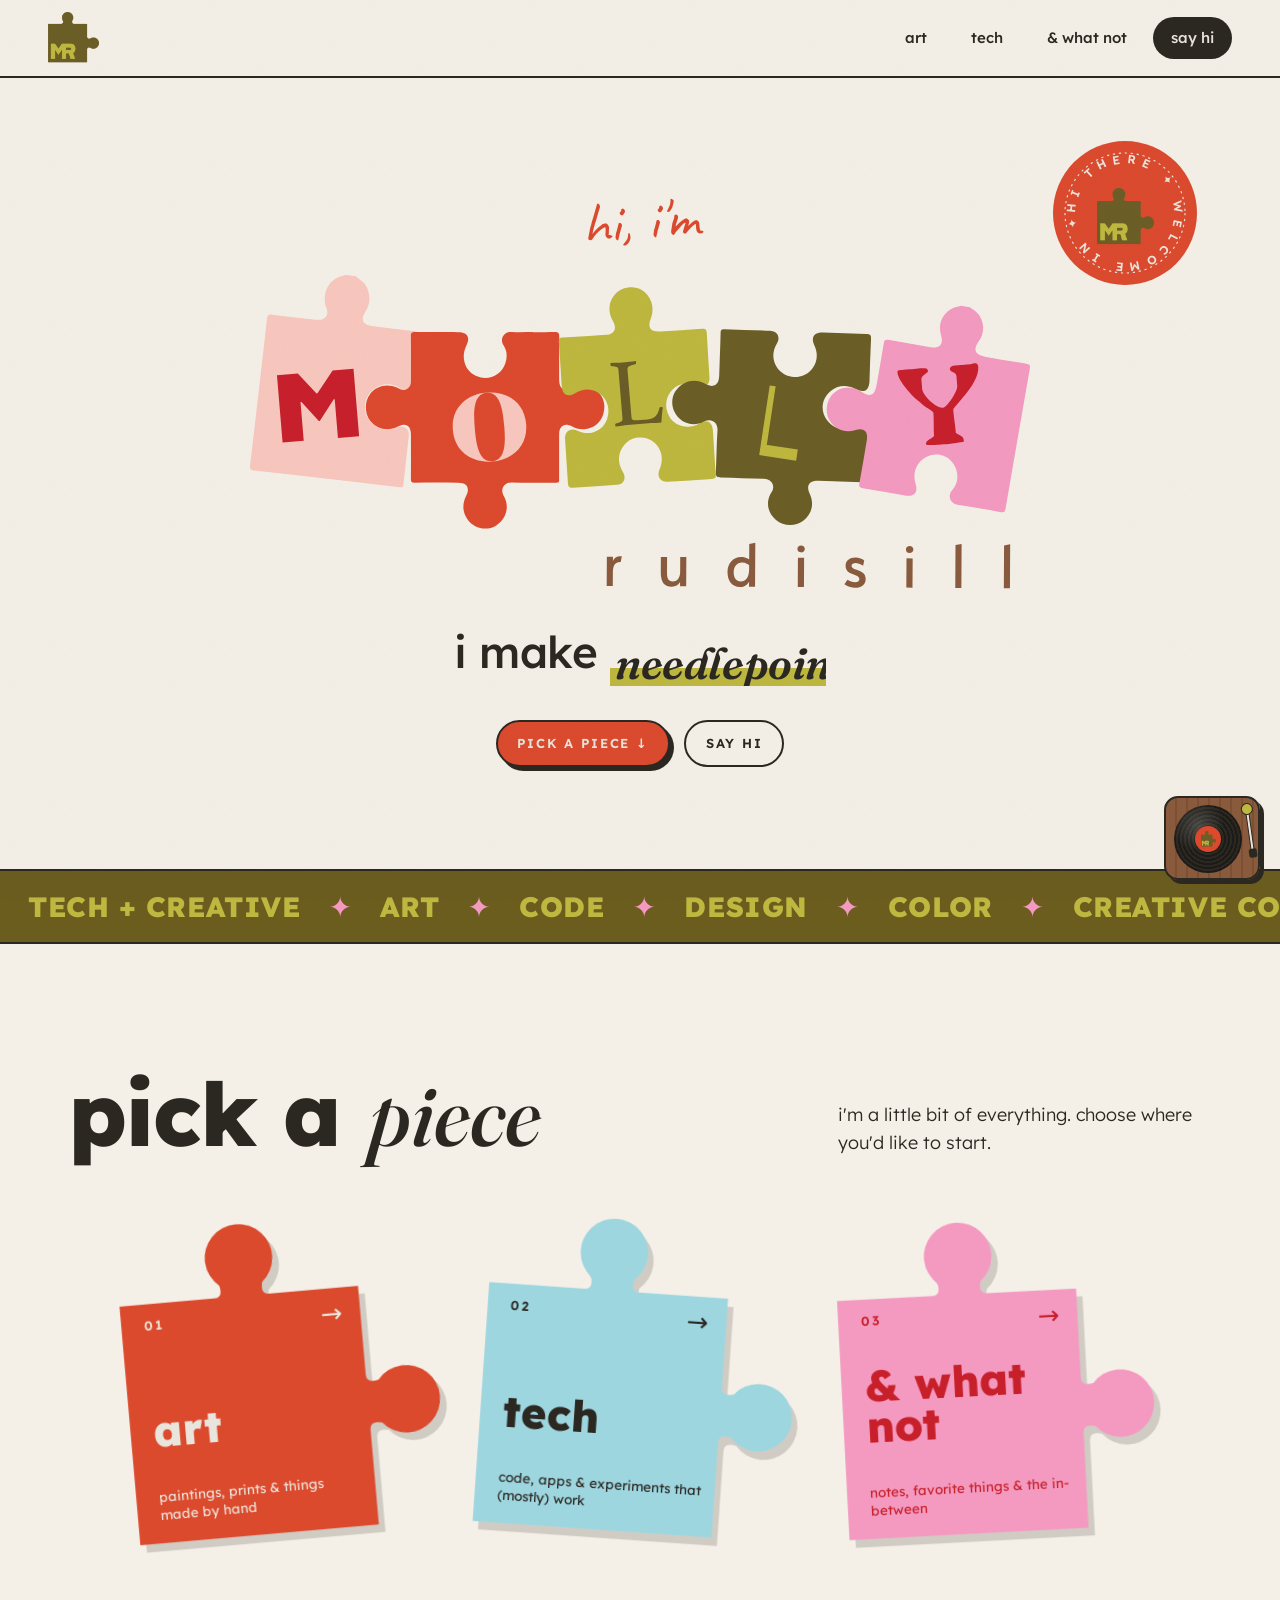
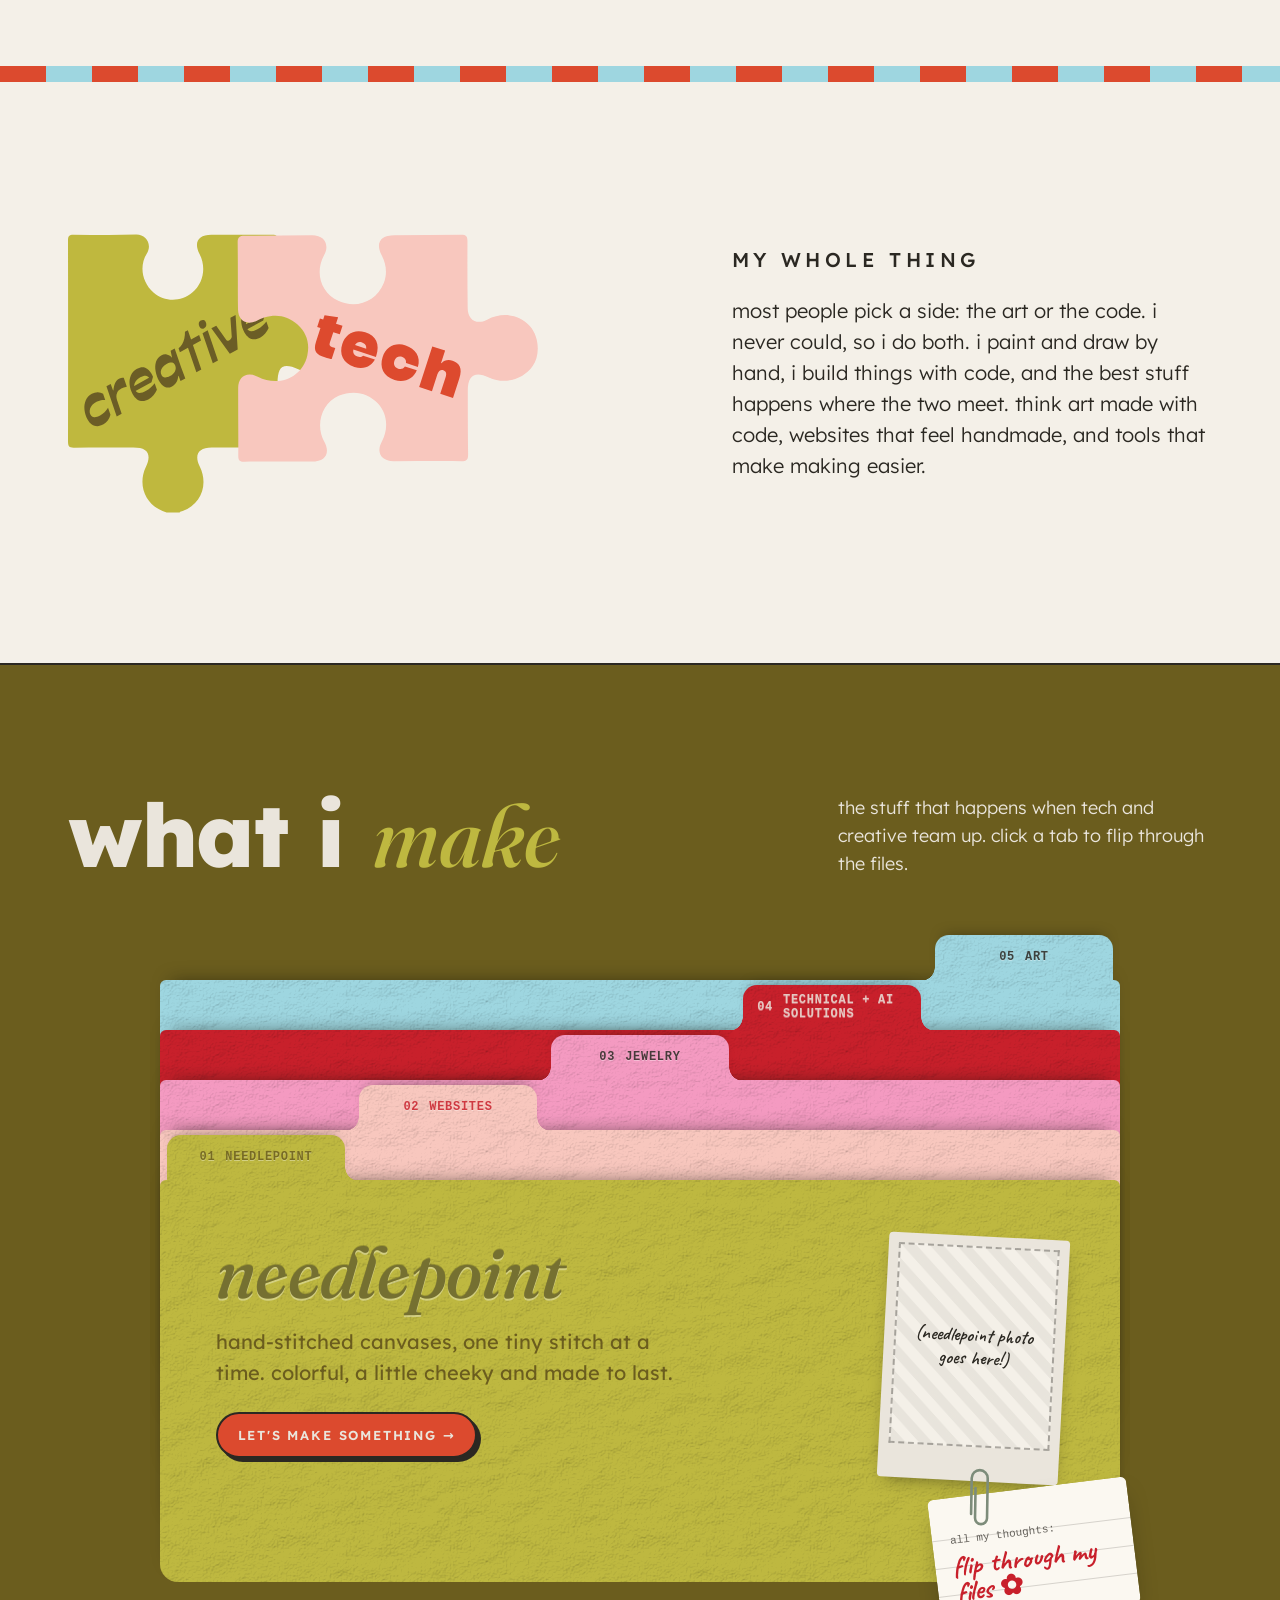
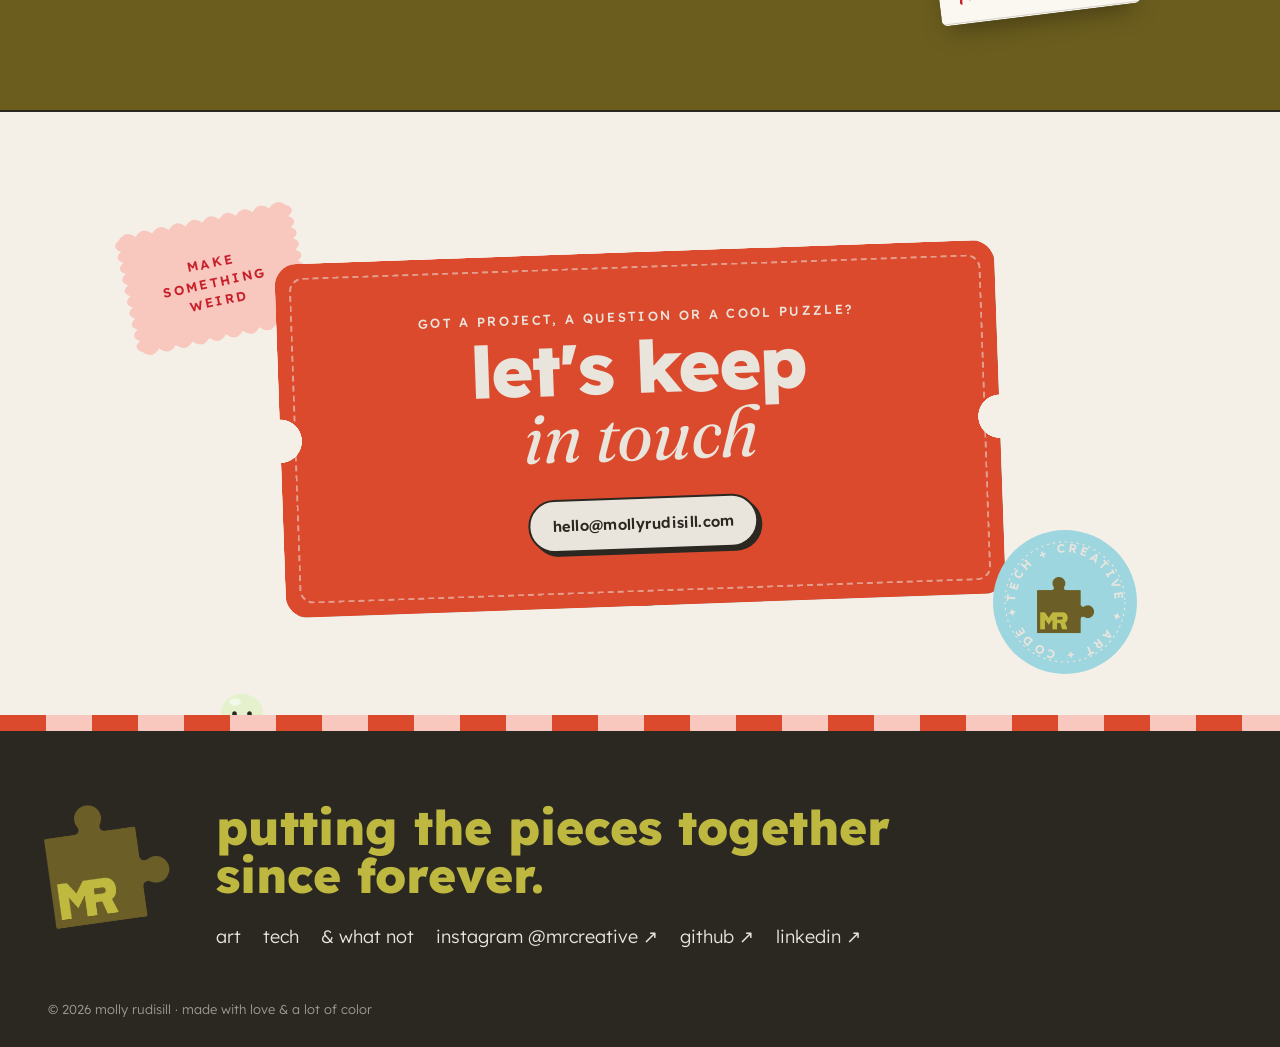
==== commit 082d27ed: "Snap the creative + tech pieces together with a click, sparkles and float; remove photo from about C" ====
--- a/index.html
+++ b/index.html
@@ -45,15 +45,7 @@
     <!-- ============ ABOUT ============ -->
     <section class="section">
       <div class="wrap about reveal">
-        <div class="portrait">
-          <div class="portrait-frame">
-            <img src="assets/molly.jpg" alt="molly smiling in a red striped sweater with three squirrel monkeys climbing on her" />
-          </div>
-          <span class="tag-note">that's me!</span>
-        </div>
-        <div>
-          <p class="kicker">my whole thing</p>
-          <h2 class="tc-heading">
+        <h2 class="tc-heading" title="click me!">
             <svg class="tc-art" viewBox="0 0 500 270.15" role="img" aria-label="creative + tech">
               <g class="pz tc-creative">
                 <path fill="#bfb83e" d="M87.99,270.15c-2.38-1.08-4.84-2.01-7.13-3.27-13.18-7.19-18.09-23.18-11.47-37.13,5.59-11.78,1.95-17.66-11.02-17.69-17.7-.03-35.39-.15-53.09,.12C.92,212.25,0,210.83,0,206.69,.12,146.84,.11,86.99,0,27.15c0-3.98,1.03-5.19,5.06-5.14,18.58,.23,37.17,.47,55.74-.05,8.57-.24,14.82,8.41,9.48,17.09-6.97,11.35-3.97,25.96,6.04,34.62,9.99,8.65,24.25,8.67,34.63,.06,9.92-8.23,12.65-22.39,6.59-34.14-5.5-10.64-1.41-17.5,10.45-17.5,18.05,0,36.1,.17,54.15-.1,4.46-.07,5.26,1.58,5.23,5.58-.14,18.68-.13,37.37,.02,56.05,.09,10.39,6.69,14.18,15.99,9.47,12.08-6.12,24.08-4.45,33.23,4.63,7.85,7.79,9.95,20.91,5.06,31.49-6.16,13.34-21.97,19.21-35.54,13.2-14.29-6.33-19.04-3.19-19.04,12.62,0,17.43-.1,34.87,.08,52.3,.04,3.8-1.13,4.85-4.82,4.81-18.05-.18-36.1-.09-54.15-.08-11.7,0-15.78,6.59-10.57,17.02,7.96,15.95,1.24,33.42-15.23,39.67-.95,.36-2.15,.26-2.74,1.39-3.89,0-7.79,0-11.68,0Z"/>
@@ -78,7 +70,10 @@
               </g>
               </g>
             </svg>
-          </h2>
+            <span class="tc-spark" aria-hidden="true"><i>✦</i><i>✦</i><i>✦</i><i>✦</i><i>✦</i></span>
+        </h2>
+        <div class="about-text">
+          <p class="kicker">my whole thing</p>
           <p>most people pick a side: the art or the code. i never could, so i do both. i paint and draw by hand, i build things with code, and the best stuff happens where the two meet. think art made with code, websites that feel handmade, and tools that make making easier.</p>
         </div>
       </div>
--- a/css/styles.css
+++ b/css/styles.css
@@ -327,14 +327,43 @@
 .about h2 { font-size: clamp(36px, 5.5vw, 68px); margin-bottom: 22px; }
 .about h2 { font-size: clamp(48px, 8vw, 104px); }
 .about h2 em { color: var(--tomato); font-weight: 400; }
-/* the creative + tech puzzle pieces: they slide together when the section scrolls in */
-.tc-heading { margin: 0 0 24px; }
-.tc-art { display: block; width: min(100%, 520px); height: auto; overflow: visible; }
-.tc-creative { --from: -70px; --spin: -12deg; }
-.tc-tech { --from: 70px; --spin: 12deg; }
-.about .tc-art .pz { transform: translateX(var(--from)) rotate(var(--spin)); }
-.about.in .tc-art .pz { transform: none; transition: transform 0.9s cubic-bezier(.34, 1.56, .64, 1) 0.25s; }
-.about.in .tc-art .pz:hover { transform: translateY(-5%) rotate(-4deg); transition-delay: 0s; transition-duration: 0.35s; }
+/* the creative + tech puzzle pieces: they start apart, slide together and click into place */
+.about { grid-template-columns: 1.1fr 0.9fr; }
+.tc-heading { position: relative; margin: 0; cursor: pointer; }
+.tc-art { display: block; width: min(100%, 560px); height: auto; overflow: visible; }
+.tc-art .pz { transform-box: view-box; transform-origin: 0 0; transition: transform 1s cubic-bezier(.34, 1.45, .64, 1); }
+/* apart */
+.tc-creative { transform: translate(-70px, 24px) translate(110px, 135px) rotate(-14deg) translate(-110px, -135px); }
+.tc-tech     { transform: translate(40px, -26px) translate(270px, 112px) rotate(20deg) translate(-270px, -112px); }
+/* locked together: creative's knob sits in tech's notch */
+.tc-heading.joined .tc-creative { transform: translate(0px, 0px) translate(110px, 135px) rotate(0deg) translate(-110px, -135px); }
+.tc-heading.joined .tc-tech     { transform: translate(-81px, 9px) translate(270px, 112px) rotate(4.75deg) translate(-270px, -112px); }
+/* hover: they wiggle apart a little, then snap back */
+.tc-heading.resetting .tc-art .pz { transition: none; }
+.tc-heading.snapped:hover .tc-art .pz { transition-duration: 0.45s; }
+.tc-heading.snapped:hover .tc-creative { transform: translate(-10px, 3px) translate(110px, 135px) rotate(-4deg) translate(-110px, -135px); }
+.tc-heading.snapped:hover .tc-tech     { transform: translate(-71px, 5px) translate(270px, 112px) rotate(9deg) translate(-270px, -112px); }
+/* the click: a little bump, then a slow float */
+.tc-heading.snapped .tc-art { animation: tc-bump 0.45s ease-out, tc-float 5s ease-in-out 0.45s infinite; }
+@keyframes tc-bump { 40% { transform: scale(1.05) rotate(-1deg); } }
+@keyframes tc-float { 50% { transform: translateY(-8px) rotate(0.6deg); } }
+/* sparkles burst out of the joint */
+.tc-spark { position: absolute; left: 30%; top: 40%; pointer-events: none; }
+.tc-spark i {
+  position: absolute; font-style: normal; font-size: 26px; line-height: 1; opacity: 0;
+  color: var(--c, var(--tomato));
+}
+.tc-spark i:nth-child(1) { --c: var(--tomato);     --to: translate(-40px, -70px) rotate(-30deg); }
+.tc-spark i:nth-child(2) { --c: var(--chartreuse); --to: translate(20px, -84px) rotate(40deg); font-size: 20px; }
+.tc-spark i:nth-child(3) { --c: var(--bubblegum);  --to: translate(56px, -36px) rotate(70deg); }
+.tc-spark i:nth-child(4) { --c: var(--sky);        --to: translate(-60px, 20px) rotate(-60deg); font-size: 18px; }
+.tc-spark i:nth-child(5) { --c: var(--cherry);     --to: translate(44px, 46px) rotate(20deg); font-size: 22px; }
+.tc-heading.snapped .tc-spark i { animation: tc-burst 0.9s cubic-bezier(.2, .8, .3, 1) both; }
+@keyframes tc-burst {
+  0% { opacity: 0; transform: scale(0.3); }
+  25% { opacity: 1; }
+  100% { opacity: 0; transform: var(--to) scale(1.1); }
+}
 .about p { font-size: clamp(17px, 1.7vw, 20px); max-width: 52ch; }
 .about .hand { font-size: 30px; color: var(--cocoa); margin: 10px 0 0; transform: rotate(-2deg); display: inline-block; }
 
@@ -553,6 +582,7 @@
   .nav a { font-size: 20px; padding: 10px 18px; }
   .portrait { width: min(80%, 340px); }
   .about { grid-template-columns: 1fr; }
+  .tc-heading { justify-self: center; width: 100%; max-width: 460px; }
   .page-hero { grid-template-columns: 1fr; }
   .page-hero-pieces { display: none; }
   .lightbox-inner { grid-template-columns: 1fr; }
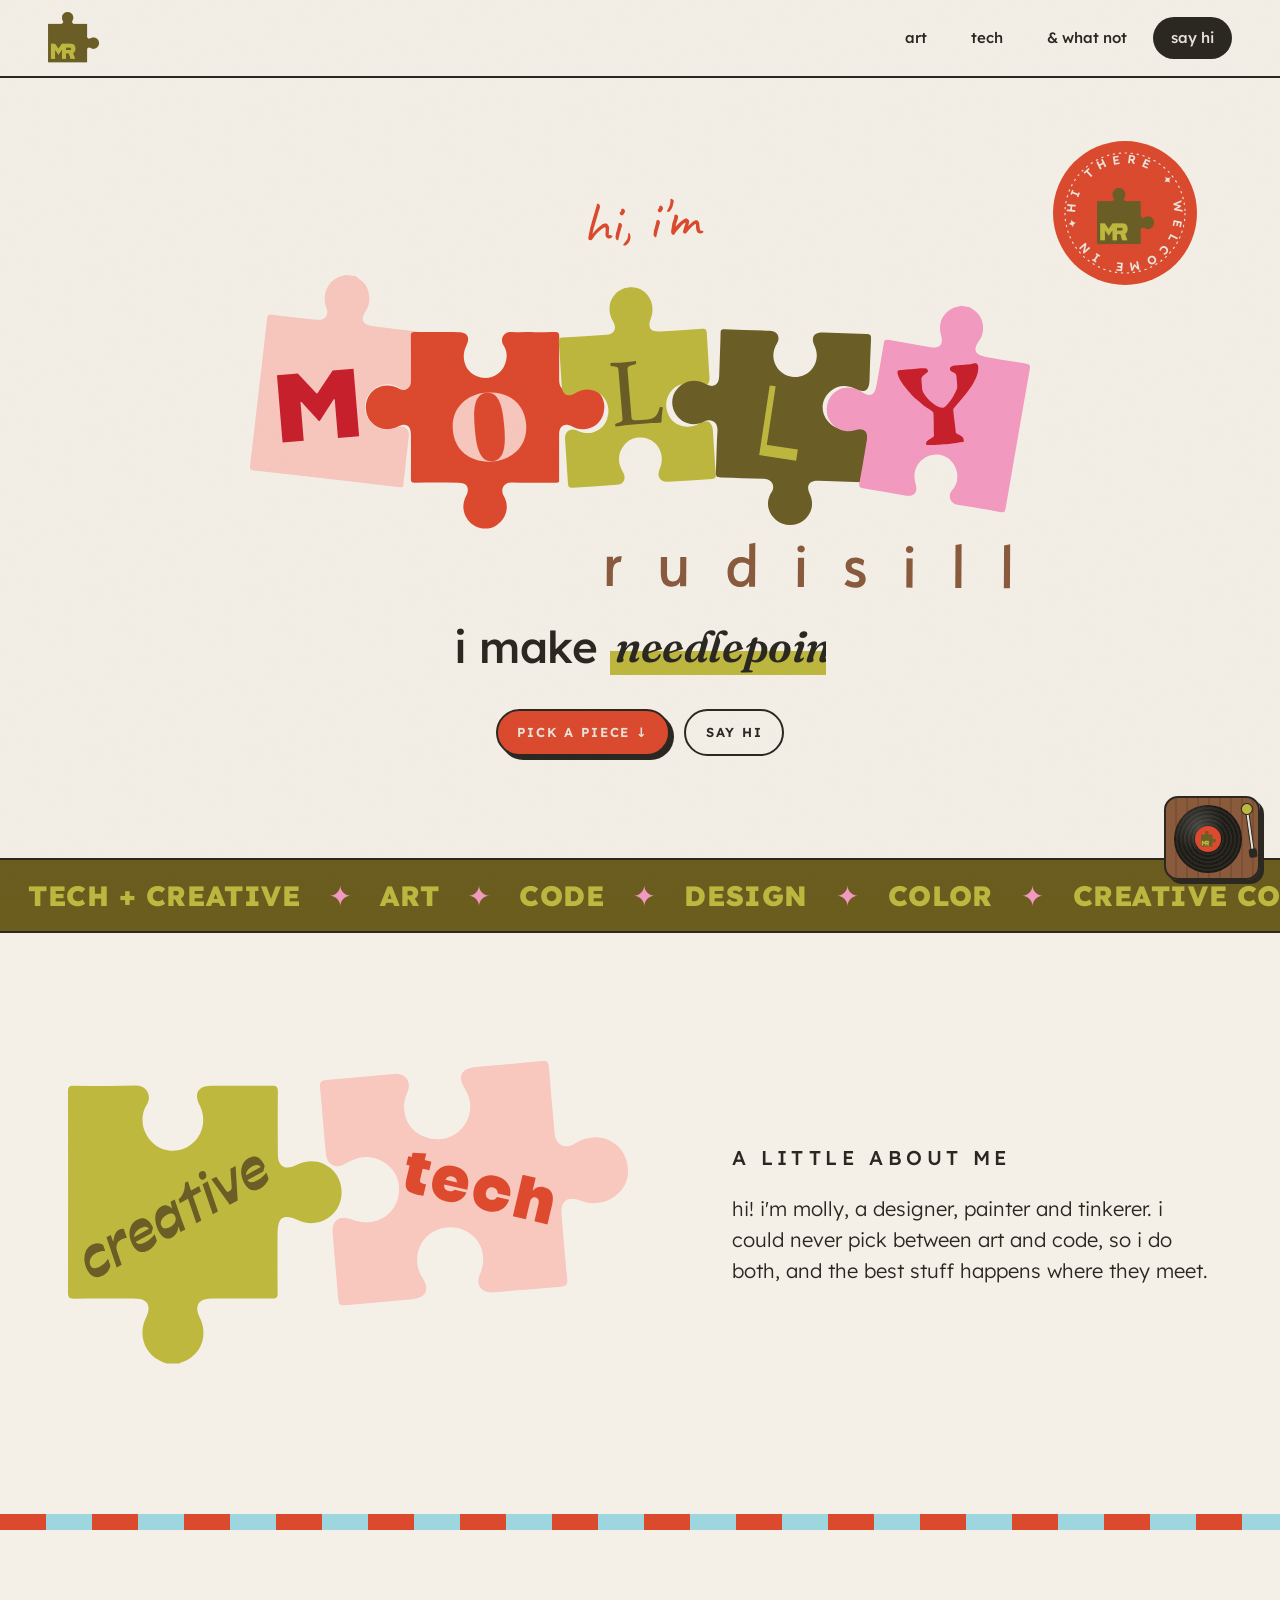
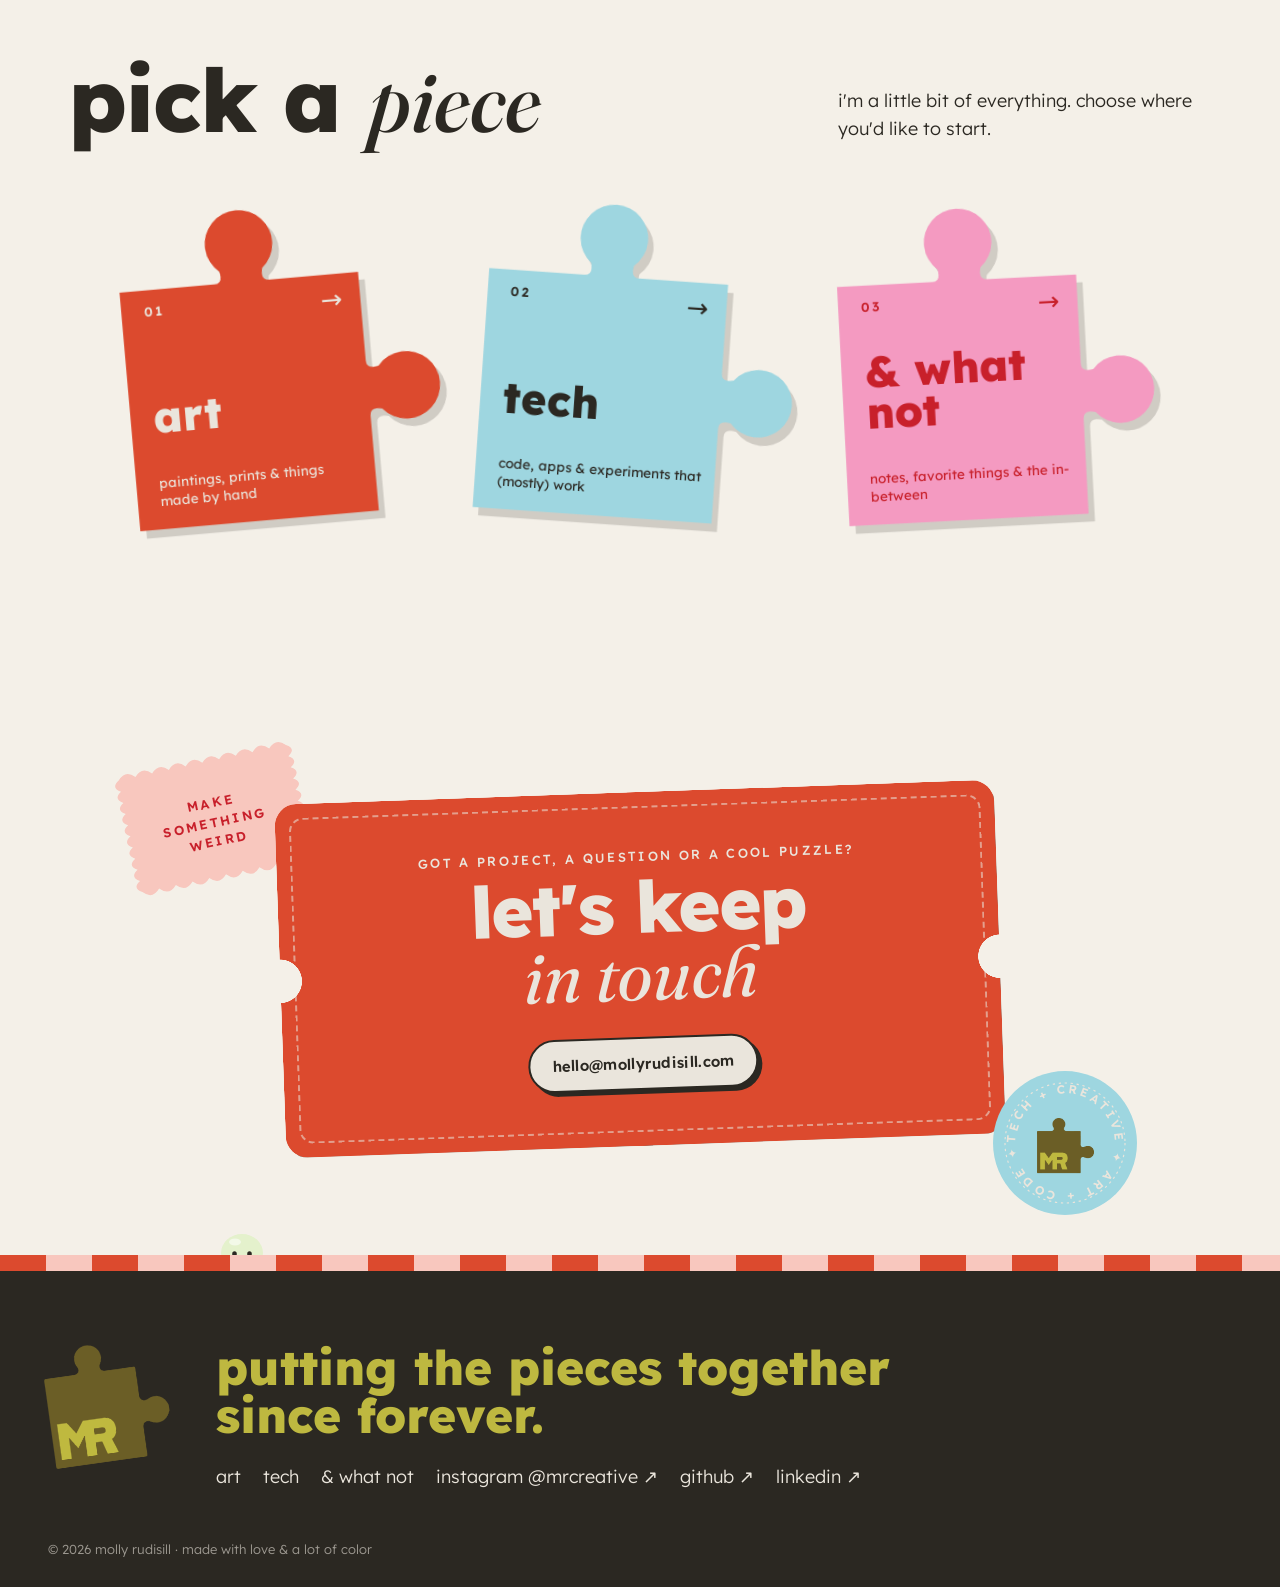
==== commit 49233d7d: "Home: short about me then pick a piece; remove the files section for now Co-Authored-By: Claude Opus" ====
--- a/index.html
+++ b/index.html
@@ -29,20 +29,7 @@
 
     <div data-marquee class="marquee"></div>
 
-    <!-- ============ PUZZLE PIECE NAV ============ -->
-    <section id="pieces-section" class="section">
-      <div class="wrap">
-        <div class="section-head reveal">
-          <h2>pick a <em>piece</em></h2>
-          <p>i'm a little bit of everything. choose where you'd like to start.</p>
-        </div>
-        <div id="pieces" class="pieces"></div>
-      </div>
-    </section>
-
-    <div class="stripes"></div>
-
-    <!-- ============ ABOUT ============ -->
+    <!-- ============ SHOWCASE: a little about me ============ -->
     <section class="section">
       <div class="wrap about reveal">
         <h2 class="tc-heading" title="click me!">
@@ -73,20 +60,22 @@
             <span class="tc-spark" aria-hidden="true"><i>✦</i><i>✦</i><i>✦</i><i>✦</i><i>✦</i></span>
         </h2>
         <div class="about-text">
-          <p class="kicker">my whole thing</p>
-          <p>most people pick a side: the art or the code. i never could, so i do both. i paint and draw by hand, i build things with code, and the best stuff happens where the two meet. think art made with code, websites that feel handmade, and tools that make making easier.</p>
+          <p class="kicker">a little about me</p>
+          <p>hi! i'm molly, a designer, painter and tinkerer. i could never pick between art and code, so i do both, and the best stuff happens where they meet.</p>
         </div>
       </div>
     </section>
 
-    <!-- ============ THE FULL OFFERING ============ -->
-    <section class="section offering">
+    <div class="stripes"></div>
+
+    <!-- ============ PUZZLE PIECE NAV ============ -->
+    <section id="pieces-section" class="section">
       <div class="wrap">
         <div class="section-head reveal">
-          <h2>what i <em>make</em></h2>
-          <p>the stuff that happens when tech and creative team up. click a tab to flip through the files.</p>
+          <h2>pick a <em>piece</em></h2>
+          <p>i'm a little bit of everything. choose where you'd like to start.</p>
         </div>
-        <div id="folders" class="files reveal"></div>
+        <div id="pieces" class="pieces"></div>
       </div>
     </section>
 
--- a/css/styles.css
+++ b/css/styles.css
@@ -150,10 +150,12 @@
 .hero .hero-seal { position: absolute; right: max(3%, calc(50% - 560px)); top: clamp(20px, 5vw, 60px); width: clamp(96px, 12vw, 150px); }
 
 /* "i make ___" with the word swapping every couple of seconds */
-.i-make { font-size: clamp(26px, 4vw, 44px); font-weight: 500; margin: 0 0 34px; letter-spacing: -0.01em; }
+.i-make { font-size: clamp(26px, 4vw, 44px); font-weight: 500; line-height: 1.3; margin: 0 0 34px; letter-spacing: -0.01em; }
+/* the rotator box is exactly one line tall and starts at the top of the line,
+   so the swapping word shares a baseline with "i make" */
 .rotator {
-  position: relative; display: inline-block; vertical-align: bottom;
-  height: 1.3em; overflow: hidden; text-align: left;
+  position: relative; display: inline-block; vertical-align: top;
+  height: 1.3em; line-height: 1.3em; overflow: hidden; text-align: left;
   transition: width 0.4s cubic-bezier(.34, 1.3, .64, 1);
 }
 .rotator span {
@@ -335,20 +337,20 @@
 /* apart */
 .tc-creative { transform: translate(-70px, 24px) translate(110px, 135px) rotate(-14deg) translate(-110px, -135px); }
 .tc-tech     { transform: translate(40px, -26px) translate(270px, 112px) rotate(20deg) translate(-270px, -112px); }
-/* locked together: creative's knob sits in tech's notch */
+/* together: side by side, exactly as laid out in the artwork */
 .tc-heading.joined .tc-creative { transform: translate(0px, 0px) translate(110px, 135px) rotate(0deg) translate(-110px, -135px); }
-.tc-heading.joined .tc-tech     { transform: translate(-81px, 9px) translate(270px, 112px) rotate(4.75deg) translate(-270px, -112px); }
+.tc-heading.joined .tc-tech     { transform: translate(0px, 0px) translate(270px, 112px) rotate(0deg) translate(-270px, -112px); }
 /* hover: they wiggle apart a little, then snap back */
 .tc-heading.resetting .tc-art .pz { transition: none; }
 .tc-heading.snapped:hover .tc-art .pz { transition-duration: 0.45s; }
 .tc-heading.snapped:hover .tc-creative { transform: translate(-10px, 3px) translate(110px, 135px) rotate(-4deg) translate(-110px, -135px); }
-.tc-heading.snapped:hover .tc-tech     { transform: translate(-71px, 5px) translate(270px, 112px) rotate(9deg) translate(-270px, -112px); }
+.tc-heading.snapped:hover .tc-tech     { transform: translate(10px, -4px) translate(270px, 112px) rotate(5deg) translate(-270px, -112px); }
 /* the click: a little bump, then a slow float */
 .tc-heading.snapped .tc-art { animation: tc-bump 0.45s ease-out, tc-float 5s ease-in-out 0.45s infinite; }
 @keyframes tc-bump { 40% { transform: scale(1.05) rotate(-1deg); } }
 @keyframes tc-float { 50% { transform: translateY(-8px) rotate(0.6deg); } }
 /* sparkles burst out of the joint */
-.tc-spark { position: absolute; left: 30%; top: 40%; pointer-events: none; }
+.tc-spark { position: absolute; left: 44%; top: 42%; pointer-events: none; }
 .tc-spark i {
   position: absolute; font-style: normal; font-size: 26px; line-height: 1; opacity: 0;
   color: var(--c, var(--tomato));
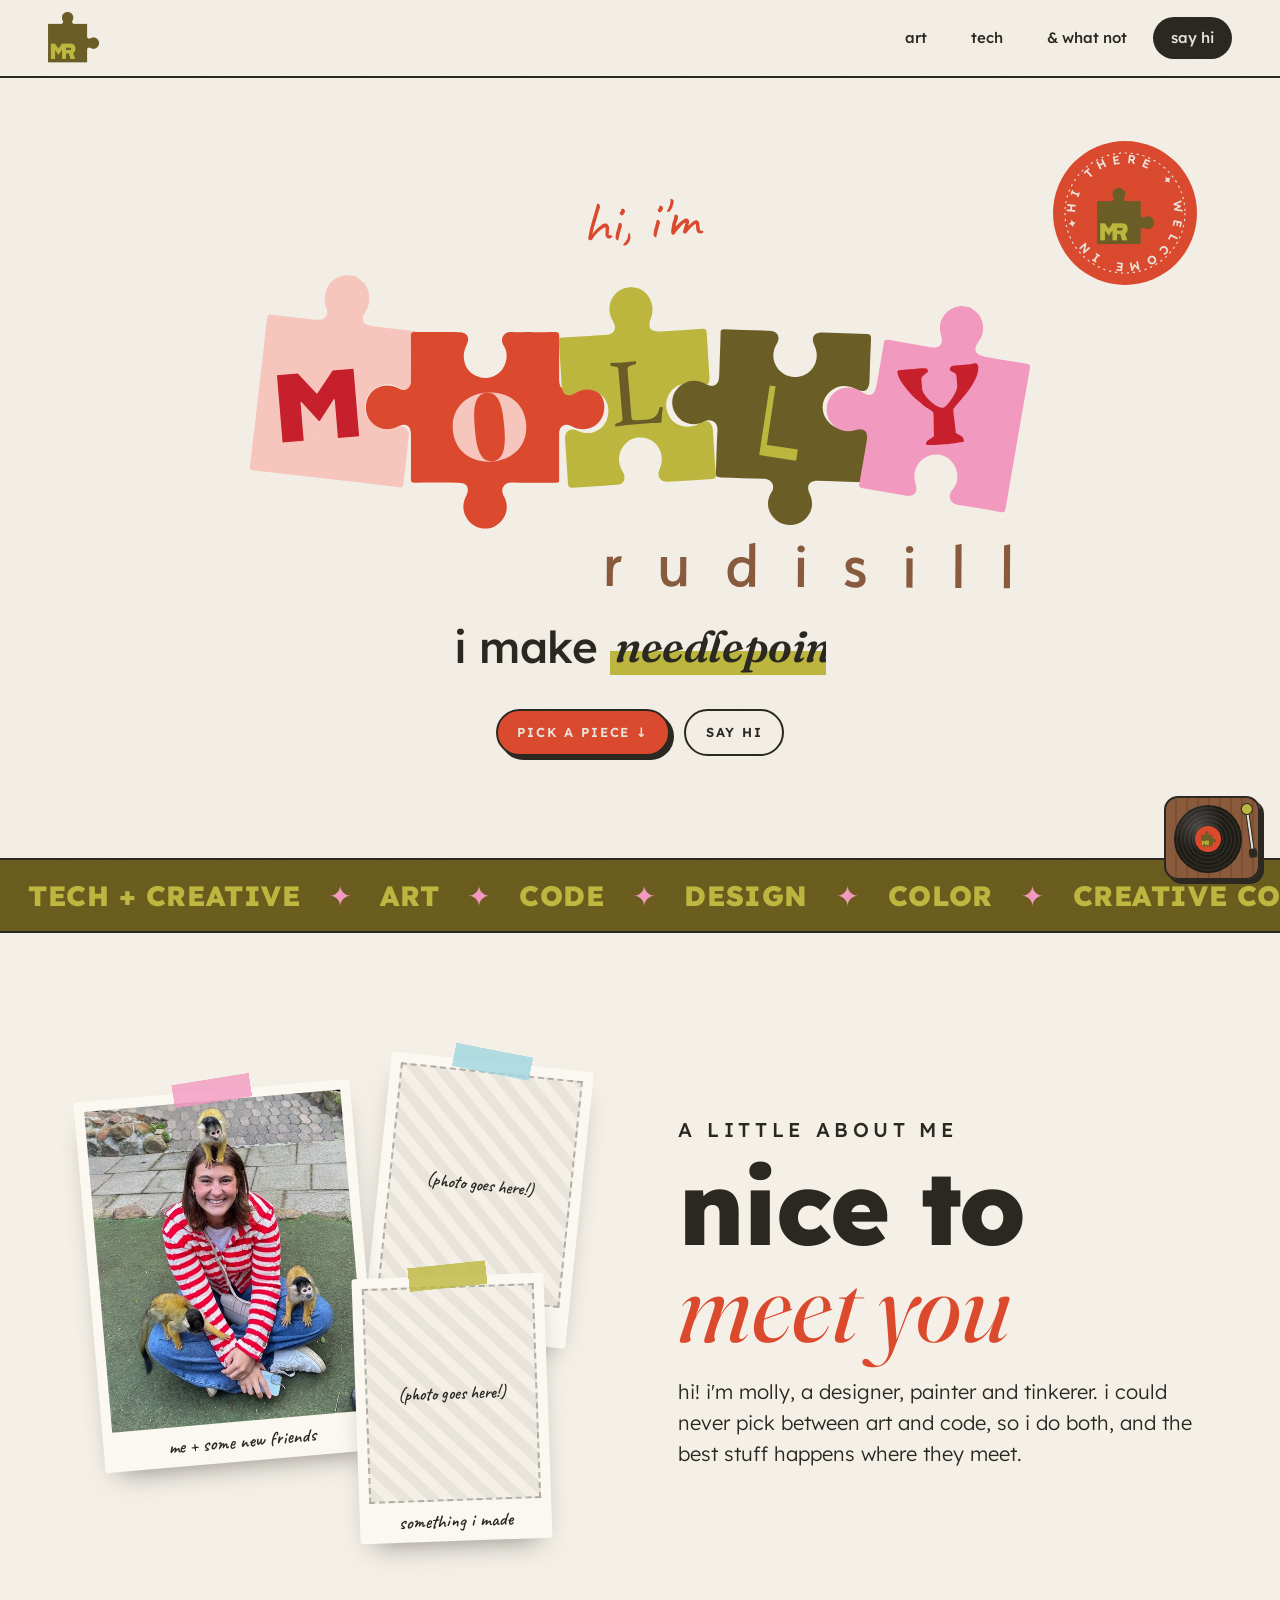
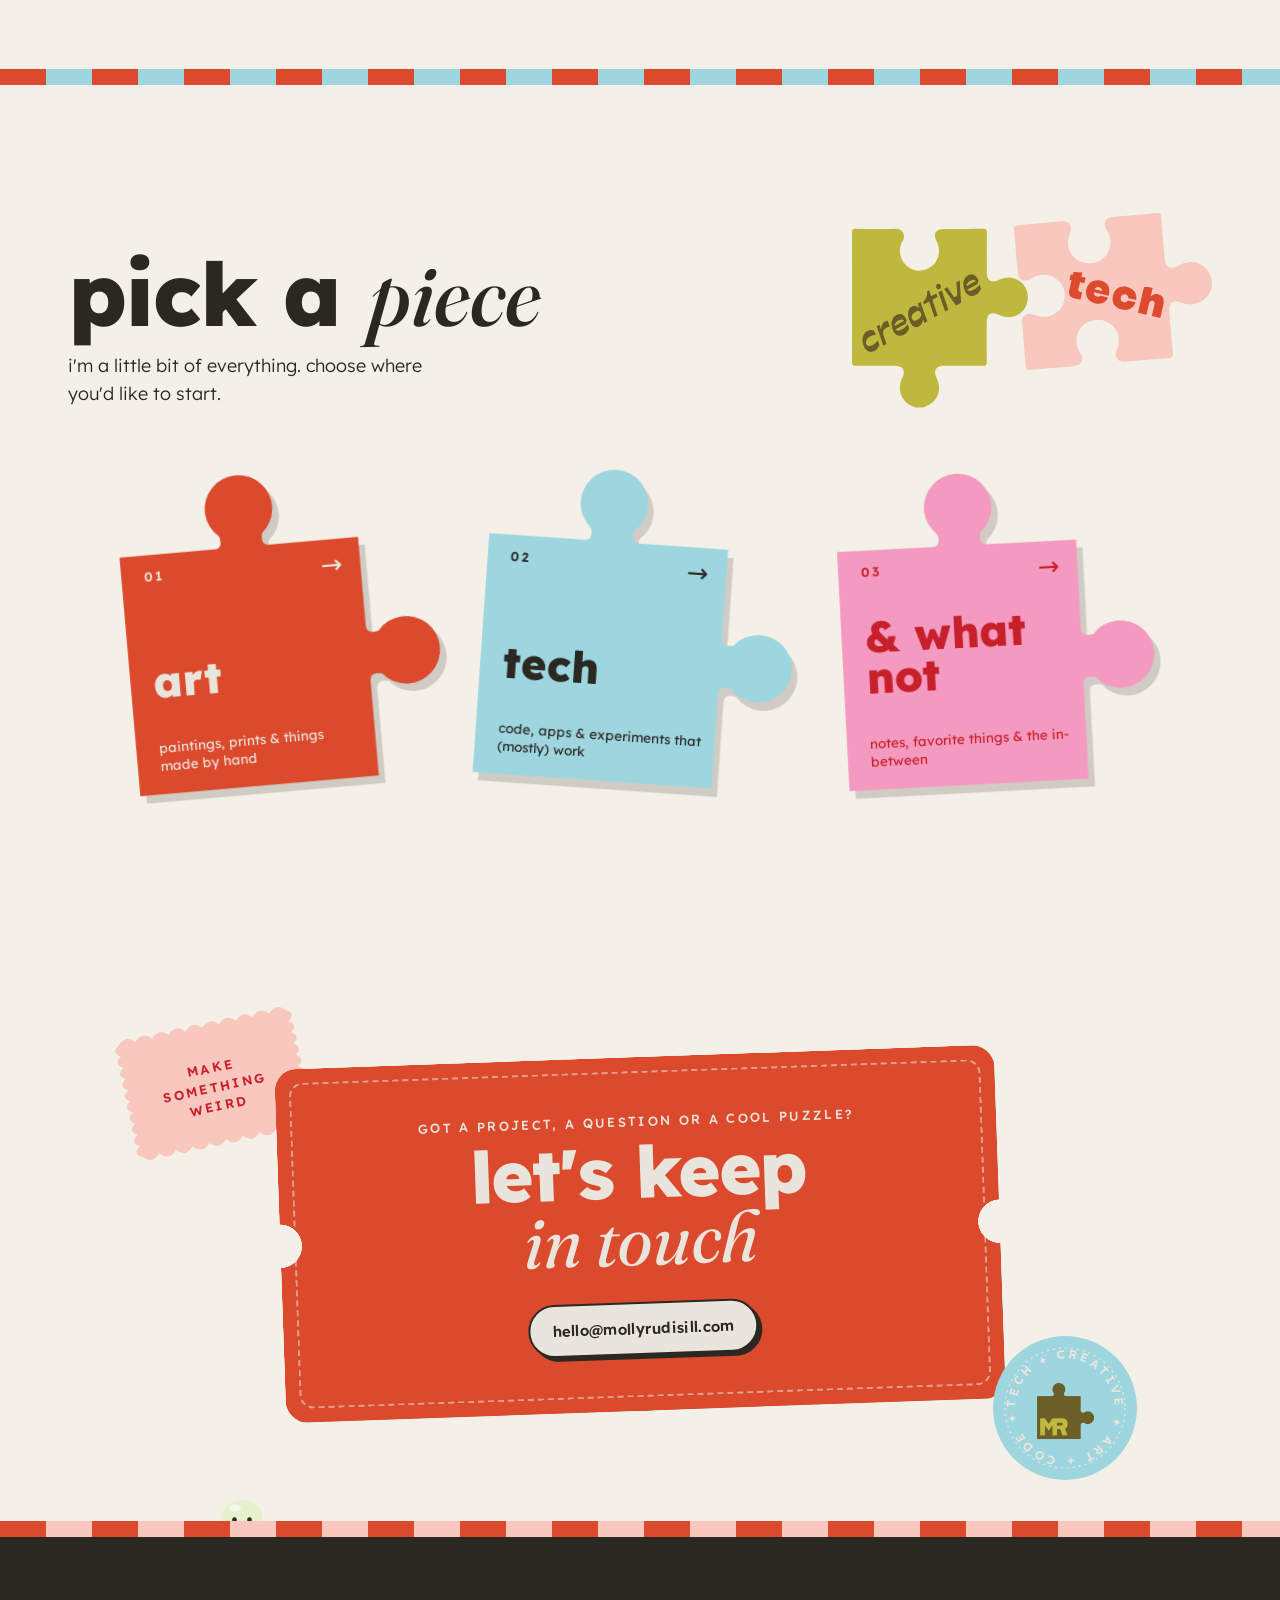
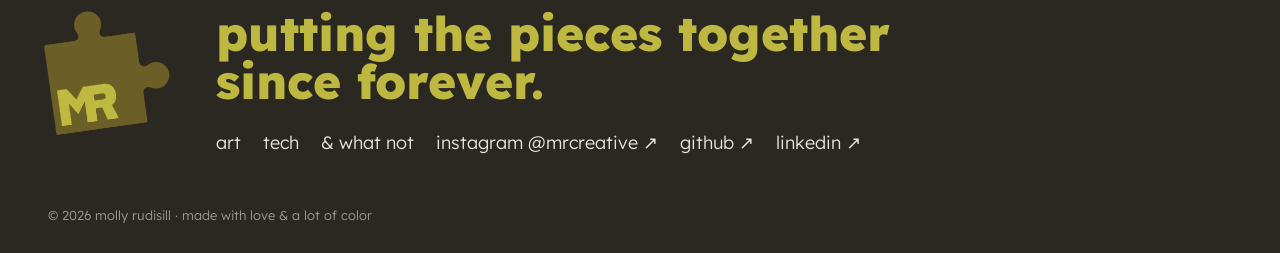
==== commit 694ca189: "About me polaroid collage; move creative + tech beside pick a piece Co-Authored-By: Claude Opus 5.5 " ====
--- a/index.html
+++ b/index.html
@@ -32,35 +32,10 @@
     <!-- ============ SHOWCASE: a little about me ============ -->
     <section class="section">
       <div class="wrap about reveal">
-        <h2 class="tc-heading" title="click me!">
-            <svg class="tc-art" viewBox="0 0 500 270.15" role="img" aria-label="creative + tech">
-              <g class="pz tc-creative">
-                <path fill="#bfb83e" d="M87.99,270.15c-2.38-1.08-4.84-2.01-7.13-3.27-13.18-7.19-18.09-23.18-11.47-37.13,5.59-11.78,1.95-17.66-11.02-17.69-17.7-.03-35.39-.15-53.09,.12C.92,212.25,0,210.83,0,206.69,.12,146.84,.11,86.99,0,27.15c0-3.98,1.03-5.19,5.06-5.14,18.58,.23,37.17,.47,55.74-.05,8.57-.24,14.82,8.41,9.48,17.09-6.97,11.35-3.97,25.96,6.04,34.62,9.99,8.65,24.25,8.67,34.63,.06,9.92-8.23,12.65-22.39,6.59-34.14-5.5-10.64-1.41-17.5,10.45-17.5,18.05,0,36.1,.17,54.15-.1,4.46-.07,5.26,1.58,5.23,5.58-.14,18.68-.13,37.37,.02,56.05,.09,10.39,6.69,14.18,15.99,9.47,12.08-6.12,24.08-4.45,33.23,4.63,7.85,7.79,9.95,20.91,5.06,31.49-6.16,13.34-21.97,19.21-35.54,13.2-14.29-6.33-19.04-3.19-19.04,12.62,0,17.43-.1,34.87,.08,52.3,.04,3.8-1.13,4.85-4.82,4.81-18.05-.18-36.1-.09-54.15-.08-11.7,0-15.78,6.59-10.57,17.02,7.96,15.95,1.24,33.42-15.23,39.67-.95,.36-2.15,.26-2.74,1.39-3.89,0-7.79,0-11.68,0Z"/>
-                <g>
-                <path fill="#6b5d26" d="M26.14,192.98c-1.76,.01-3.38-.49-4.84-1.5-1.46-1.02-2.74-2.5-3.82-4.47-1.53-2.77-2.45-5.67-2.77-8.69-.32-3.03,.07-5.81,1.17-8.36,1.1-2.55,2.9-4.51,5.41-5.9,1.76-.97,3.54-1.44,5.33-1.39,1.79,.05,3.36,.53,4.7,1.44l1.89,5.57c-1.08-.19-2.34-.14-3.76,.15-1.42,.29-2.73,.78-3.95,1.45-2.02,1.12-3.53,2.37-4.53,3.77-1,1.4-1.54,2.77-1.62,4.12-.09,1.35,.17,2.55,.76,3.62,.73,1.33,1.85,2.05,3.34,2.16,1.49,.12,3.24-.38,5.23-1.48,1.36-.75,2.67-1.74,3.93-2.96,1.26-1.22,2.31-2.52,3.14-3.88l2.16,6.26c-.38,1.76-1.13,3.39-2.23,4.91-1.1,1.51-2.43,2.7-3.99,3.56-1.93,1.07-3.78,1.61-5.54,1.62Z"/>
-                <path fill="#6b5d26" d="M34.29,157.44l3.81-2.1,2.16,5.75,.26-.14c.26-2.74,.78-4.93,1.57-6.57,.79-1.64,1.95-2.88,3.48-3.73,.69-.38,1.36-.63,2.02-.75,.65-.11,1.38-.13,2.18-.04l2.74,8.03c-1.96,.33-3.6,.86-4.89,1.57-1.82,1-3.04,2.19-3.66,3.55-.62,1.36-.88,2.64-.76,3.84,.12,1.2,.36,2.33,.73,3.41l.05,.09,3.93,11.5-4.42,2.44-9.18-26.85Z"/>
-                <path fill="#6b5d26" d="M54.99,155.89c-.32-2.99,.08-5.74,1.2-8.26,1.11-2.52,2.94-4.48,5.48-5.88,2.6-1.44,5.01-1.76,7.23-.97,2.22,.79,4.12,2.59,5.68,5.42,.46,.84,.9,1.76,1.31,2.78l-1.33,4.75-15.1,8.35-1.51-4.36,16.32-9.02-1.48,2.12c-.1-.32-.23-.62-.39-.91-.67-1.21-1.68-1.87-3.04-1.97-1.36-.1-2.96,.36-4.8,1.38-1.7,.94-3.02,2.04-3.95,3.28s-1.45,2.6-1.55,4.05c-.1,1.45,.26,2.93,1.09,4.43l.05,.09c.8,1.44,1.97,2.19,3.53,2.26,1.56,.06,3.57-.59,6.02-1.94,1.59-.88,3.04-1.93,4.35-3.17,1.31-1.23,2.4-2.47,3.27-3.7l2.01,5.89c-.72,1.76-1.74,3.41-3.05,4.96s-2.73,2.75-4.26,3.59c-1.88,1.04-3.7,1.56-5.46,1.58-1.76,.01-3.4-.49-4.91-1.52-1.51-1.03-2.82-2.54-3.92-4.53-1.55-2.8-2.48-5.69-2.79-8.68Z"/>
-                <path fill="#6b5d26" d="M78.23,143.97c-.55-3.07-.43-5.87,.35-8.41,.78-2.54,2.31-4.44,4.59-5.7,1.65-.91,3.32-1.19,5.01-.85,1.7,.34,3.16,1.21,4.38,2.61l.26-.14-1.19-5.73,3.59-1.99,5.68,16.52,3.85,10.13-4.29,2.37-1.75-4.8-.26,.14c-.18,2.32-.79,4.27-1.83,5.84-1.04,1.57-2.29,2.76-3.76,3.57-2.16,1.2-4.25,1.37-6.26,.52-2.01-.85-3.77-2.62-5.27-5.34-1.53-2.77-2.57-5.69-3.12-8.76Zm8.28,5.62c1.3,.11,2.82-.32,4.55-1.27,2.08-1.15,3.54-2.56,4.38-4.23,.85-1.67,.97-3.38,.39-5.13-.16-.29-.3-.58-.44-.89-.43-.78-1-1.32-1.71-1.62-.71-.3-1.55-.38-2.52-.22-.97,.16-2.03,.56-3.18,1.19-1.44,.8-2.61,1.76-3.51,2.9-.9,1.14-1.44,2.34-1.62,3.61-.18,1.27,.06,2.51,.73,3.72,.65,1.18,1.63,1.83,2.94,1.94Z"/>
-                <path fill="#6b5d26" d="M107.13,123l-7.23,3.99-1.18-3.47c1.23-.98,2.29-2.23,3.18-3.76,.89-1.53,1.55-3.23,1.98-5.11,.43-1.88,.61-3.83,.54-5.87l2.6-1.43,2.84,8.32,7.23-3.99,1.68,4.89-7.23,3.99,7.5,21.96-4.41,2.44-7.5-21.96Z"/>
-                <path fill="#6b5d26" d="M119.24,105.92c-.75-.23-1.35-.76-1.81-1.6-.57-1.04-.79-2.08-.66-3.14,.13-1.05,.73-1.88,1.8-2.47,.89-.49,1.72-.64,2.47-.43,.75,.2,1.36,.73,1.82,1.56,.56,1.01,.76,2.06,.62,3.16-.15,1.1-.77,1.95-1.87,2.56-.84,.46-1.63,.58-2.38,.35Zm.88,4.09l4.59-2.54,9.18,26.84-4.59,2.54-9.19-26.84Z"/>
-                <path fill="#6b5d26" d="M127.99,105.66l4.37-2.42,9.01,12.93c.25,.39,.62,.57,1.1,.55,.48-.02,1.01-.19,1.58-.51,.66-.37,1.19-.84,1.58-1.44,.39-.59,.58-1.13,.58-1.62l-1.21-16.9,4.63-2.56,1.87,30.89-7.01,3.87-16.5-22.8Z"/>
-                <path fill="#6b5d26" d="M154.75,100.76c-.32-2.99,.08-5.74,1.2-8.26,1.11-2.52,2.94-4.48,5.48-5.88,2.6-1.44,5.01-1.76,7.23-.97,2.22,.79,4.12,2.59,5.68,5.42,.46,.84,.9,1.76,1.31,2.78l-1.33,4.75-15.11,8.35-1.51-4.36,16.32-9.02-1.48,2.12c-.1-.32-.23-.62-.39-.91-.67-1.21-1.68-1.87-3.04-1.97-1.35-.1-2.96,.36-4.8,1.38-1.7,.94-3.02,2.04-3.95,3.28s-1.45,2.6-1.55,4.05c-.1,1.45,.26,2.93,1.09,4.43l.05,.09c.8,1.44,1.98,2.19,3.53,2.26,1.56,.06,3.56-.58,6.02-1.94,1.59-.88,3.04-1.93,4.35-3.17,1.31-1.23,2.4-2.47,3.27-3.7l2.01,5.89c-.72,1.76-1.74,3.41-3.05,4.96-1.31,1.55-2.73,2.75-4.26,3.59-1.88,1.04-3.69,1.56-5.46,1.58-1.76,.01-3.4-.49-4.91-1.52-1.51-1.03-2.82-2.54-3.92-4.53-1.55-2.8-2.48-5.69-2.79-8.68Z"/>
-              </g>
-              </g>
-              <g class="pz tc-tech">
-                <path fill="#f8c7be" d="M277.83,215.35c-10.24,.88-20.51,1.61-30.73,2.72-4.06,.44-5.47-.83-5.78-4.79-1.59-20.19-3.5-40.35-5.12-60.53-.83-10.35,6.81-15.47,16.6-11.37,19.32,8.1,39.79-2.66,42.51-22.65,1.47-10.78-2.21-20.12-10.99-26.78-9.14-6.93-19.45-8.03-30.2-3.65-2.32,.94-4.47,2.29-6.65,3.54-8.34,4.8-16.15,1.03-17.18-8.52-.98-9.12-1.64-18.27-2.43-27.4-.94-10.85-1.76-21.71-2.86-32.54-.44-4.38,1.11-6.15,5.62-6.52,20.11-1.64,40.19-3.64,60.3-5.3,10.71-.88,16.25,7.04,11.96,16.69-7.24,16.29-.2,33.79,15.95,39.68,16.73,6.1,34.06-2.2,39.19-19.29,2.52-8.41,.91-16.62-3.81-24.18-6.75-10.82-3.04-18.05,9.78-19.17,19.71-1.72,39.44-3.27,59.14-5.2,4.67-.46,5.94,.93,6.28,5.37,1.49,19.81,3.26,39.6,5.11,59.38,.98,10.48,9.32,14.43,18.1,8.82,12.92-8.26,28.26-7.24,38.49,2.56,9.41,9.02,11.47,25,5.55,35.4-7.13,12.5-23.41,18.88-38.2,13.3-12.87-4.85-18.89-.21-17.74,13.33,1.6,18.84,3.11,37.7,4.99,56.52,.47,4.66-.68,6.36-5.56,6.72-20.12,1.5-40.21,3.4-60.32,5.06-10.99,.91-16.22-6.42-11.89-16.48,5.29-12.28,2.86-25.45-6.2-33.73-9.85-8.99-23.14-10.47-35.55-3.93-14.27,7.51-18.9,27.46-9.61,41.43,6.7,10.09,2.91,17.94-9.18,18.98-9.86,.85-19.72,1.69-29.57,2.55Z"/>
-                <g>
-                <path fill="#dd4a2e" d="M310.96,119.15c-7.37-1.74-10.98-4.49-8.91-13.29l2.93-12.46-2.97-.7,1.81-7.69,2.97,.7,.91-3.87,12.22,.64-1.41,5.99,5.94,1.4-1.81,7.69-5.94-1.4-2.24,9.49c-.57,2.44,.15,3.4,2.65,3.98,1.64,.39,2.4,.51,2.57,.49l-2.38,10.13c-.67,.01-3.69-.48-6.35-1.1Z"/>
-                <path fill="#dd4a2e" d="M338.06,125.53c-10.87-2.56-14.52-10.86-12.47-19.56,2.05-8.7,9.24-14.51,19.58-12.07,10.13,2.38,14.01,9.68,11.55,20.13l-.24,1.01-20.58-4.84c-.51,3.35,1.34,5.24,4.1,5.89,2.28,.54,3.87-.04,4.99-1.23l10.77,2.54c-1.92,4.81-7.73,10.5-17.71,8.15Zm-1.07-19.45l10.24,2.41c.17-3.1-1.57-4.74-4.17-5.35-2.6-.61-4.84,.09-6.07,2.94Z"/>
-                <path fill="#dd4a2e" d="M379.64,112.99c-2.92-.69-5.59,.7-6.41,4.14-.84,3.55,.94,5.99,3.86,6.68,2.44,.57,4.86-.2,5.89-2.42l10.87,2.56c-2.09,7.46-9.91,12.39-19.09,10.23-10.4-2.45-14.47-10.35-12.3-19.58,2.24-9.49,10.39-14.18,19.67-11.99,8.7,2.05,14.58,8.92,12.45,18.21l-10.82-2.55c.09-2.78-1.69-4.71-4.13-5.28Z"/>
-                <path fill="#dd4a2e" d="M405.91,101.48l11.67,2.75-2.68,11.4,.42,.1c1.88-2.75,5.69-3.98,9.62-3.05,6.1,1.44,9.62,5.74,7.39,15.23l-4.23,17.98-11.67-2.75,3.61-15.33c.81-3.45-.25-5.38-2.58-5.93-2.23-.52-4.19,.69-4.99,4.09l-3.62,15.38-11.67-2.75,8.74-37.13Z"/>
-              </g>
-              </g>
-            </svg>
-            <span class="tc-spark" aria-hidden="true"><i>✦</i><i>✦</i><i>✦</i><i>✦</i><i>✦</i></span>
-        </h2>
+        <div class="about-photos" id="about-photos"></div>
         <div class="about-text">
           <p class="kicker">a little about me</p>
+          <h2>nice to <em>meet you</em></h2>
           <p>hi! i'm molly, a designer, painter and tinkerer. i could never pick between art and code, so i do both, and the best stuff happens where they meet.</p>
         </div>
       </div>
@@ -71,9 +46,38 @@
     <!-- ============ PUZZLE PIECE NAV ============ -->
     <section id="pieces-section" class="section">
       <div class="wrap">
-        <div class="section-head reveal">
-          <h2>pick a <em>piece</em></h2>
-          <p>i'm a little bit of everything. choose where you'd like to start.</p>
+        <div class="section-head pieces-head reveal">
+          <div>
+            <h2>pick a <em>piece</em></h2>
+            <p>i'm a little bit of everything. choose where you'd like to start.</p>
+          </div>
+            <div class="tc-heading" title="click me!">
+                <svg class="tc-art" viewBox="0 0 500 270.15" role="img" aria-label="creative + tech">
+                  <g class="pz tc-creative">
+                    <path fill="#bfb83e" d="M87.99,270.15c-2.38-1.08-4.84-2.01-7.13-3.27-13.18-7.19-18.09-23.18-11.47-37.13,5.59-11.78,1.95-17.66-11.02-17.69-17.7-.03-35.39-.15-53.09,.12C.92,212.25,0,210.83,0,206.69,.12,146.84,.11,86.99,0,27.15c0-3.98,1.03-5.19,5.06-5.14,18.58,.23,37.17,.47,55.74-.05,8.57-.24,14.82,8.41,9.48,17.09-6.97,11.35-3.97,25.96,6.04,34.62,9.99,8.65,24.25,8.67,34.63,.06,9.92-8.23,12.65-22.39,6.59-34.14-5.5-10.64-1.41-17.5,10.45-17.5,18.05,0,36.1,.17,54.15-.1,4.46-.07,5.26,1.58,5.23,5.58-.14,18.68-.13,37.37,.02,56.05,.09,10.39,6.69,14.18,15.99,9.47,12.08-6.12,24.08-4.45,33.23,4.63,7.85,7.79,9.95,20.91,5.06,31.49-6.16,13.34-21.97,19.21-35.54,13.2-14.29-6.33-19.04-3.19-19.04,12.62,0,17.43-.1,34.87,.08,52.3,.04,3.8-1.13,4.85-4.82,4.81-18.05-.18-36.1-.09-54.15-.08-11.7,0-15.78,6.59-10.57,17.02,7.96,15.95,1.24,33.42-15.23,39.67-.95,.36-2.15,.26-2.74,1.39-3.89,0-7.79,0-11.68,0Z"/>
+                    <g>
+                    <path fill="#6b5d26" d="M26.14,192.98c-1.76,.01-3.38-.49-4.84-1.5-1.46-1.02-2.74-2.5-3.82-4.47-1.53-2.77-2.45-5.67-2.77-8.69-.32-3.03,.07-5.81,1.17-8.36,1.1-2.55,2.9-4.51,5.41-5.9,1.76-.97,3.54-1.44,5.33-1.39,1.79,.05,3.36,.53,4.7,1.44l1.89,5.57c-1.08-.19-2.34-.14-3.76,.15-1.42,.29-2.73,.78-3.95,1.45-2.02,1.12-3.53,2.37-4.53,3.77-1,1.4-1.54,2.77-1.62,4.12-.09,1.35,.17,2.55,.76,3.62,.73,1.33,1.85,2.05,3.34,2.16,1.49,.12,3.24-.38,5.23-1.48,1.36-.75,2.67-1.74,3.93-2.96,1.26-1.22,2.31-2.52,3.14-3.88l2.16,6.26c-.38,1.76-1.13,3.39-2.23,4.91-1.1,1.51-2.43,2.7-3.99,3.56-1.93,1.07-3.78,1.61-5.54,1.62Z"/>
+                    <path fill="#6b5d26" d="M34.29,157.44l3.81-2.1,2.16,5.75,.26-.14c.26-2.74,.78-4.93,1.57-6.57,.79-1.64,1.95-2.88,3.48-3.73,.69-.38,1.36-.63,2.02-.75,.65-.11,1.38-.13,2.18-.04l2.74,8.03c-1.96,.33-3.6,.86-4.89,1.57-1.82,1-3.04,2.19-3.66,3.55-.62,1.36-.88,2.64-.76,3.84,.12,1.2,.36,2.33,.73,3.41l.05,.09,3.93,11.5-4.42,2.44-9.18-26.85Z"/>
+                    <path fill="#6b5d26" d="M54.99,155.89c-.32-2.99,.08-5.74,1.2-8.26,1.11-2.52,2.94-4.48,5.48-5.88,2.6-1.44,5.01-1.76,7.23-.97,2.22,.79,4.12,2.59,5.68,5.42,.46,.84,.9,1.76,1.31,2.78l-1.33,4.75-15.1,8.35-1.51-4.36,16.32-9.02-1.48,2.12c-.1-.32-.23-.62-.39-.91-.67-1.21-1.68-1.87-3.04-1.97-1.36-.1-2.96,.36-4.8,1.38-1.7,.94-3.02,2.04-3.95,3.28s-1.45,2.6-1.55,4.05c-.1,1.45,.26,2.93,1.09,4.43l.05,.09c.8,1.44,1.97,2.19,3.53,2.26,1.56,.06,3.57-.59,6.02-1.94,1.59-.88,3.04-1.93,4.35-3.17,1.31-1.23,2.4-2.47,3.27-3.7l2.01,5.89c-.72,1.76-1.74,3.41-3.05,4.96s-2.73,2.75-4.26,3.59c-1.88,1.04-3.7,1.56-5.46,1.58-1.76,.01-3.4-.49-4.91-1.52-1.51-1.03-2.82-2.54-3.92-4.53-1.55-2.8-2.48-5.69-2.79-8.68Z"/>
+                    <path fill="#6b5d26" d="M78.23,143.97c-.55-3.07-.43-5.87,.35-8.41,.78-2.54,2.31-4.44,4.59-5.7,1.65-.91,3.32-1.19,5.01-.85,1.7,.34,3.16,1.21,4.38,2.61l.26-.14-1.19-5.73,3.59-1.99,5.68,16.52,3.85,10.13-4.29,2.37-1.75-4.8-.26,.14c-.18,2.32-.79,4.27-1.83,5.84-1.04,1.57-2.29,2.76-3.76,3.57-2.16,1.2-4.25,1.37-6.26,.52-2.01-.85-3.77-2.62-5.27-5.34-1.53-2.77-2.57-5.69-3.12-8.76Zm8.28,5.62c1.3,.11,2.82-.32,4.55-1.27,2.08-1.15,3.54-2.56,4.38-4.23,.85-1.67,.97-3.38,.39-5.13-.16-.29-.3-.58-.44-.89-.43-.78-1-1.32-1.71-1.62-.71-.3-1.55-.38-2.52-.22-.97,.16-2.03,.56-3.18,1.19-1.44,.8-2.61,1.76-3.51,2.9-.9,1.14-1.44,2.34-1.62,3.61-.18,1.27,.06,2.51,.73,3.72,.65,1.18,1.63,1.83,2.94,1.94Z"/>
+                    <path fill="#6b5d26" d="M107.13,123l-7.23,3.99-1.18-3.47c1.23-.98,2.29-2.23,3.18-3.76,.89-1.53,1.55-3.23,1.98-5.11,.43-1.88,.61-3.83,.54-5.87l2.6-1.43,2.84,8.32,7.23-3.99,1.68,4.89-7.23,3.99,7.5,21.96-4.41,2.44-7.5-21.96Z"/>
+                    <path fill="#6b5d26" d="M119.24,105.92c-.75-.23-1.35-.76-1.81-1.6-.57-1.04-.79-2.08-.66-3.14,.13-1.05,.73-1.88,1.8-2.47,.89-.49,1.72-.64,2.47-.43,.75,.2,1.36,.73,1.82,1.56,.56,1.01,.76,2.06,.62,3.16-.15,1.1-.77,1.95-1.87,2.56-.84,.46-1.63,.58-2.38,.35Zm.88,4.09l4.59-2.54,9.18,26.84-4.59,2.54-9.19-26.84Z"/>
+                    <path fill="#6b5d26" d="M127.99,105.66l4.37-2.42,9.01,12.93c.25,.39,.62,.57,1.1,.55,.48-.02,1.01-.19,1.58-.51,.66-.37,1.19-.84,1.58-1.44,.39-.59,.58-1.13,.58-1.62l-1.21-16.9,4.63-2.56,1.87,30.89-7.01,3.87-16.5-22.8Z"/>
+                    <path fill="#6b5d26" d="M154.75,100.76c-.32-2.99,.08-5.74,1.2-8.26,1.11-2.52,2.94-4.48,5.48-5.88,2.6-1.44,5.01-1.76,7.23-.97,2.22,.79,4.12,2.59,5.68,5.42,.46,.84,.9,1.76,1.31,2.78l-1.33,4.75-15.11,8.35-1.51-4.36,16.32-9.02-1.48,2.12c-.1-.32-.23-.62-.39-.91-.67-1.21-1.68-1.87-3.04-1.97-1.35-.1-2.96,.36-4.8,1.38-1.7,.94-3.02,2.04-3.95,3.28s-1.45,2.6-1.55,4.05c-.1,1.45,.26,2.93,1.09,4.43l.05,.09c.8,1.44,1.98,2.19,3.53,2.26,1.56,.06,3.56-.58,6.02-1.94,1.59-.88,3.04-1.93,4.35-3.17,1.31-1.23,2.4-2.47,3.27-3.7l2.01,5.89c-.72,1.76-1.74,3.41-3.05,4.96-1.31,1.55-2.73,2.75-4.26,3.59-1.88,1.04-3.69,1.56-5.46,1.58-1.76,.01-3.4-.49-4.91-1.52-1.51-1.03-2.82-2.54-3.92-4.53-1.55-2.8-2.48-5.69-2.79-8.68Z"/>
+                  </g>
+                  </g>
+                  <g class="pz tc-tech">
+                    <path fill="#f8c7be" d="M277.83,215.35c-10.24,.88-20.51,1.61-30.73,2.72-4.06,.44-5.47-.83-5.78-4.79-1.59-20.19-3.5-40.35-5.12-60.53-.83-10.35,6.81-15.47,16.6-11.37,19.32,8.1,39.79-2.66,42.51-22.65,1.47-10.78-2.21-20.12-10.99-26.78-9.14-6.93-19.45-8.03-30.2-3.65-2.32,.94-4.47,2.29-6.65,3.54-8.34,4.8-16.15,1.03-17.18-8.52-.98-9.12-1.64-18.27-2.43-27.4-.94-10.85-1.76-21.71-2.86-32.54-.44-4.38,1.11-6.15,5.62-6.52,20.11-1.64,40.19-3.64,60.3-5.3,10.71-.88,16.25,7.04,11.96,16.69-7.24,16.29-.2,33.79,15.95,39.68,16.73,6.1,34.06-2.2,39.19-19.29,2.52-8.41,.91-16.62-3.81-24.18-6.75-10.82-3.04-18.05,9.78-19.17,19.71-1.72,39.44-3.27,59.14-5.2,4.67-.46,5.94,.93,6.28,5.37,1.49,19.81,3.26,39.6,5.11,59.38,.98,10.48,9.32,14.43,18.1,8.82,12.92-8.26,28.26-7.24,38.49,2.56,9.41,9.02,11.47,25,5.55,35.4-7.13,12.5-23.41,18.88-38.2,13.3-12.87-4.85-18.89-.21-17.74,13.33,1.6,18.84,3.11,37.7,4.99,56.52,.47,4.66-.68,6.36-5.56,6.72-20.12,1.5-40.21,3.4-60.32,5.06-10.99,.91-16.22-6.42-11.89-16.48,5.29-12.28,2.86-25.45-6.2-33.73-9.85-8.99-23.14-10.47-35.55-3.93-14.27,7.51-18.9,27.46-9.61,41.43,6.7,10.09,2.91,17.94-9.18,18.98-9.86,.85-19.72,1.69-29.57,2.55Z"/>
+                    <g>
+                    <path fill="#dd4a2e" d="M310.96,119.15c-7.37-1.74-10.98-4.49-8.91-13.29l2.93-12.46-2.97-.7,1.81-7.69,2.97,.7,.91-3.87,12.22,.64-1.41,5.99,5.94,1.4-1.81,7.69-5.94-1.4-2.24,9.49c-.57,2.44,.15,3.4,2.65,3.98,1.64,.39,2.4,.51,2.57,.49l-2.38,10.13c-.67,.01-3.69-.48-6.35-1.1Z"/>
+                    <path fill="#dd4a2e" d="M338.06,125.53c-10.87-2.56-14.52-10.86-12.47-19.56,2.05-8.7,9.24-14.51,19.58-12.07,10.13,2.38,14.01,9.68,11.55,20.13l-.24,1.01-20.58-4.84c-.51,3.35,1.34,5.24,4.1,5.89,2.28,.54,3.87-.04,4.99-1.23l10.77,2.54c-1.92,4.81-7.73,10.5-17.71,8.15Zm-1.07-19.45l10.24,2.41c.17-3.1-1.57-4.74-4.17-5.35-2.6-.61-4.84,.09-6.07,2.94Z"/>
+                    <path fill="#dd4a2e" d="M379.64,112.99c-2.92-.69-5.59,.7-6.41,4.14-.84,3.55,.94,5.99,3.86,6.68,2.44,.57,4.86-.2,5.89-2.42l10.87,2.56c-2.09,7.46-9.91,12.39-19.09,10.23-10.4-2.45-14.47-10.35-12.3-19.58,2.24-9.49,10.39-14.18,19.67-11.99,8.7,2.05,14.58,8.92,12.45,18.21l-10.82-2.55c.09-2.78-1.69-4.71-4.13-5.28Z"/>
+                    <path fill="#dd4a2e" d="M405.91,101.48l11.67,2.75-2.68,11.4,.42,.1c1.88-2.75,5.69-3.98,9.62-3.05,6.1,1.44,9.62,5.74,7.39,15.23l-4.23,17.98-11.67-2.75,3.61-15.33c.81-3.45-.25-5.38-2.58-5.93-2.23-.52-4.19,.69-4.99,4.09l-3.62,15.38-11.67-2.75,8.74-37.13Z"/>
+                  </g>
+                  </g>
+                </svg>
+                <span class="tc-spark" aria-hidden="true"><i>✦</i><i>✦</i><i>✦</i><i>✦</i><i>✦</i></span>
+            </div>
         </div>
         <div id="pieces" class="pieces"></div>
       </div>
--- a/css/styles.css
+++ b/css/styles.css
@@ -330,8 +330,39 @@
 .about h2 { font-size: clamp(48px, 8vw, 104px); }
 .about h2 em { color: var(--tomato); font-weight: 400; }
 /* the creative + tech puzzle pieces: they start apart, slide together and click into place */
-.about { grid-template-columns: 1.1fr 0.9fr; }
+.about { grid-template-columns: 1fr 1fr; }
+/* about me: polaroids taped to the page */
+.about-photos { position: relative; height: clamp(360px, 42vw, 480px); }
+.snap {
+  position: absolute; margin: 0;
+  background: #fbf8f1; padding: 10px 10px 40px; border-radius: 3px;
+  box-shadow: 0 14px 28px -14px rgba(43, 40, 34, 0.55);
+  transform: rotate(var(--r));
+  transition: transform 0.45s cubic-bezier(.34, 1.56, .64, 1), z-index 0s;
+}
+.snap:hover { transform: rotate(0deg) scale(1.05); z-index: 5; }
+.snap img, .snap-empty { display: block; width: 100%; aspect-ratio: 4 / 5; object-fit: cover; }
+.snap-empty {
+  display: grid; place-items: center; text-align: center;
+  background: repeating-linear-gradient(45deg, rgba(43, 40, 34, 0.06) 0 10px, transparent 10px 20px), var(--paper);
+  border: 2px dashed rgba(43, 40, 34, 0.3);
+  font: 600 18px/1.2 var(--font-hand); color: var(--ink);
+}
+.snap figcaption { position: absolute; left: 0; right: 0; bottom: 8px; text-align: center; font: 600 19px var(--font-hand); color: var(--ink); }
+/* a strip of washi tape on each one */
+.snap::before {
+  content: ""; position: absolute; top: -12px; left: 50%; width: 84px; height: 24px;
+  translate: -50% 0; rotate: var(--tape-r, -4deg);
+  background: var(--tape, var(--chartreuse)); opacity: 0.8;
+  -webkit-mask: linear-gradient(90deg, transparent 0 3px, #000 3px calc(100% - 3px), transparent 0);
+          mask: linear-gradient(90deg, transparent 0 3px, #000 3px calc(100% - 3px), transparent 0);
+}
+.snap-1 { --r: -5deg; left: 4%; top: 6%; width: 52%; z-index: 2; --tape: var(--bubblegum); }
+.snap-2 { --r: 6deg; right: 4%; top: 0; width: 38%; z-index: 1; --tape: var(--sky); --tape-r: 5deg; }
+.snap-3 { --r: -2deg; right: 10%; bottom: 0; width: 36%; z-index: 3; --tape: var(--chartreuse); }
 .tc-heading { position: relative; margin: 0; cursor: pointer; }
+.pieces-head .tc-heading { width: min(44%, 360px); flex: none; }
+.pieces-head h2 + p { margin-top: 16px; }
 .tc-art { display: block; width: min(100%, 560px); height: auto; overflow: visible; }
 .tc-art .pz { transform-box: view-box; transform-origin: 0 0; transition: transform 1s cubic-bezier(.34, 1.45, .64, 1); }
 /* apart */
@@ -584,7 +615,7 @@
   .nav a { font-size: 20px; padding: 10px 18px; }
   .portrait { width: min(80%, 340px); }
   .about { grid-template-columns: 1fr; }
-  .tc-heading { justify-self: center; width: 100%; max-width: 460px; }
+  .pieces-head .tc-heading { width: min(80%, 320px); }
   .page-hero { grid-template-columns: 1fr; }
   .page-hero-pieces { display: none; }
   .lightbox-inner { grid-template-columns: 1fr; }
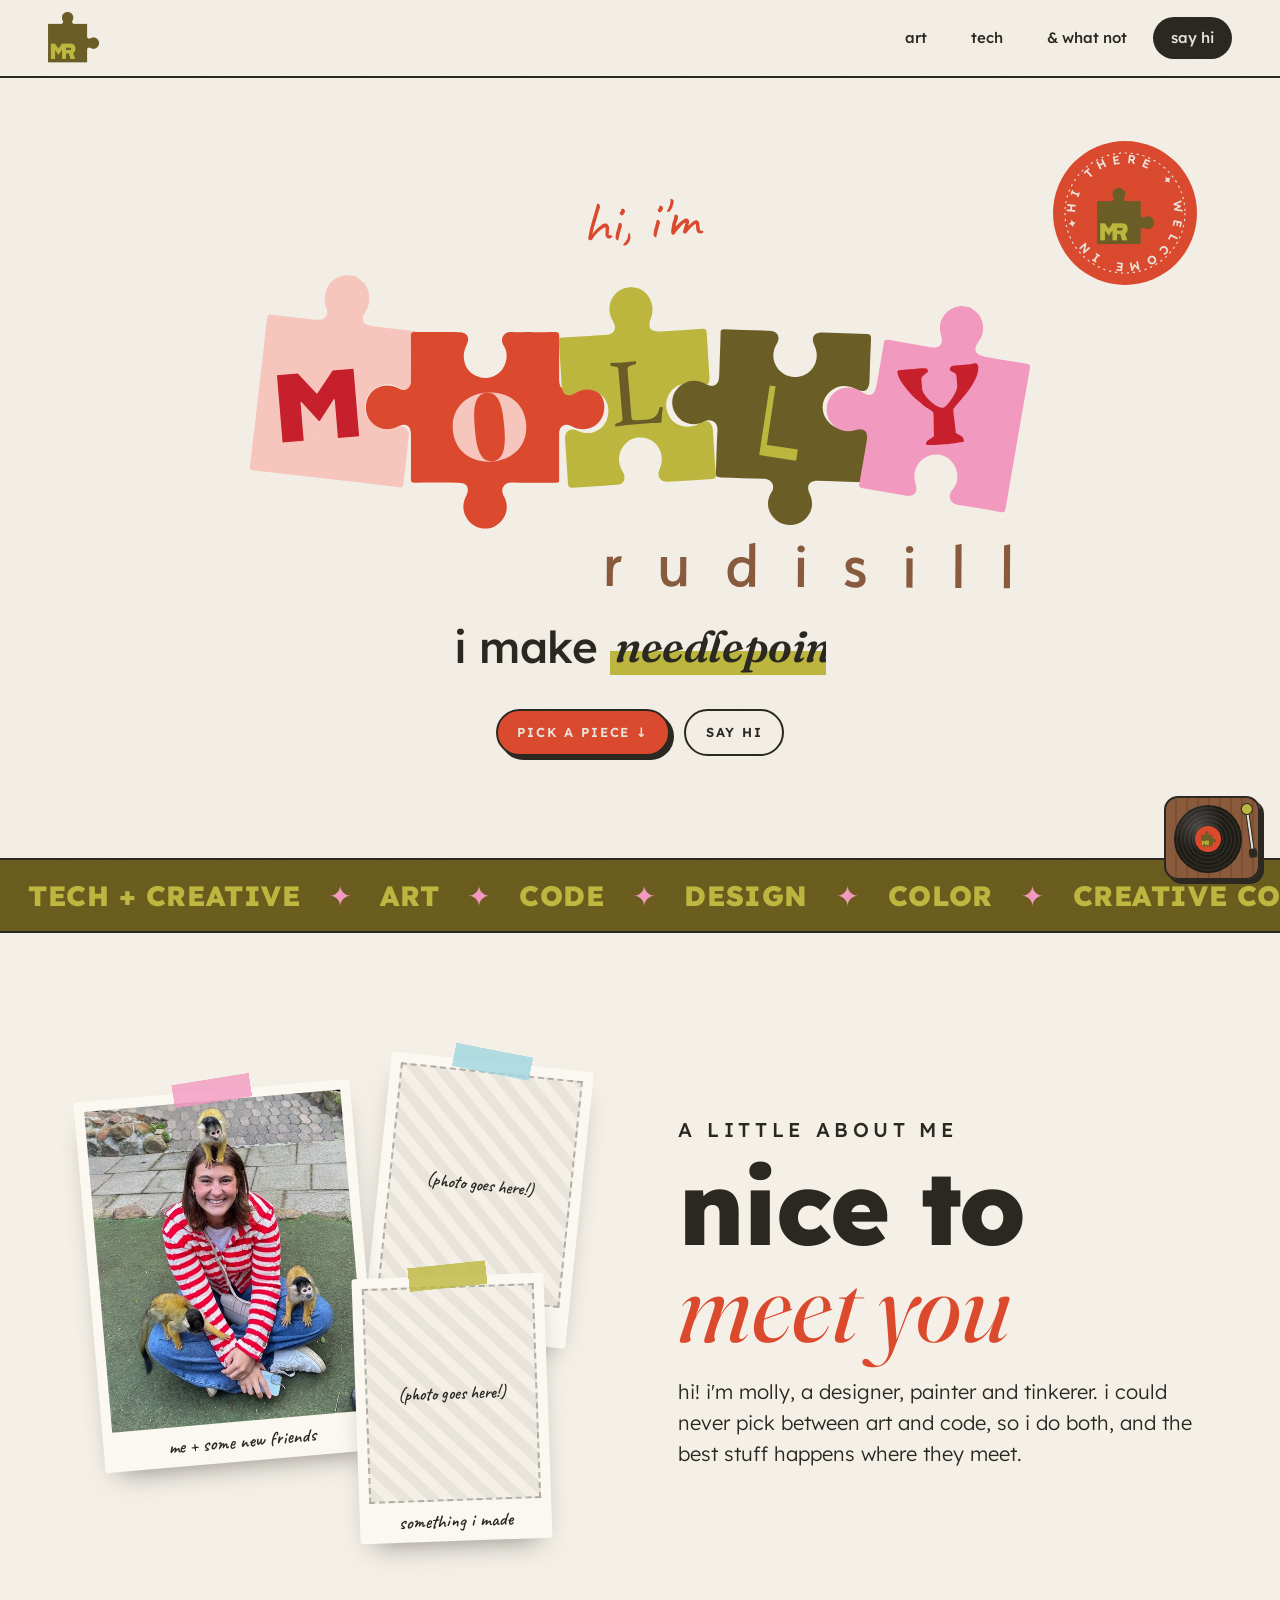
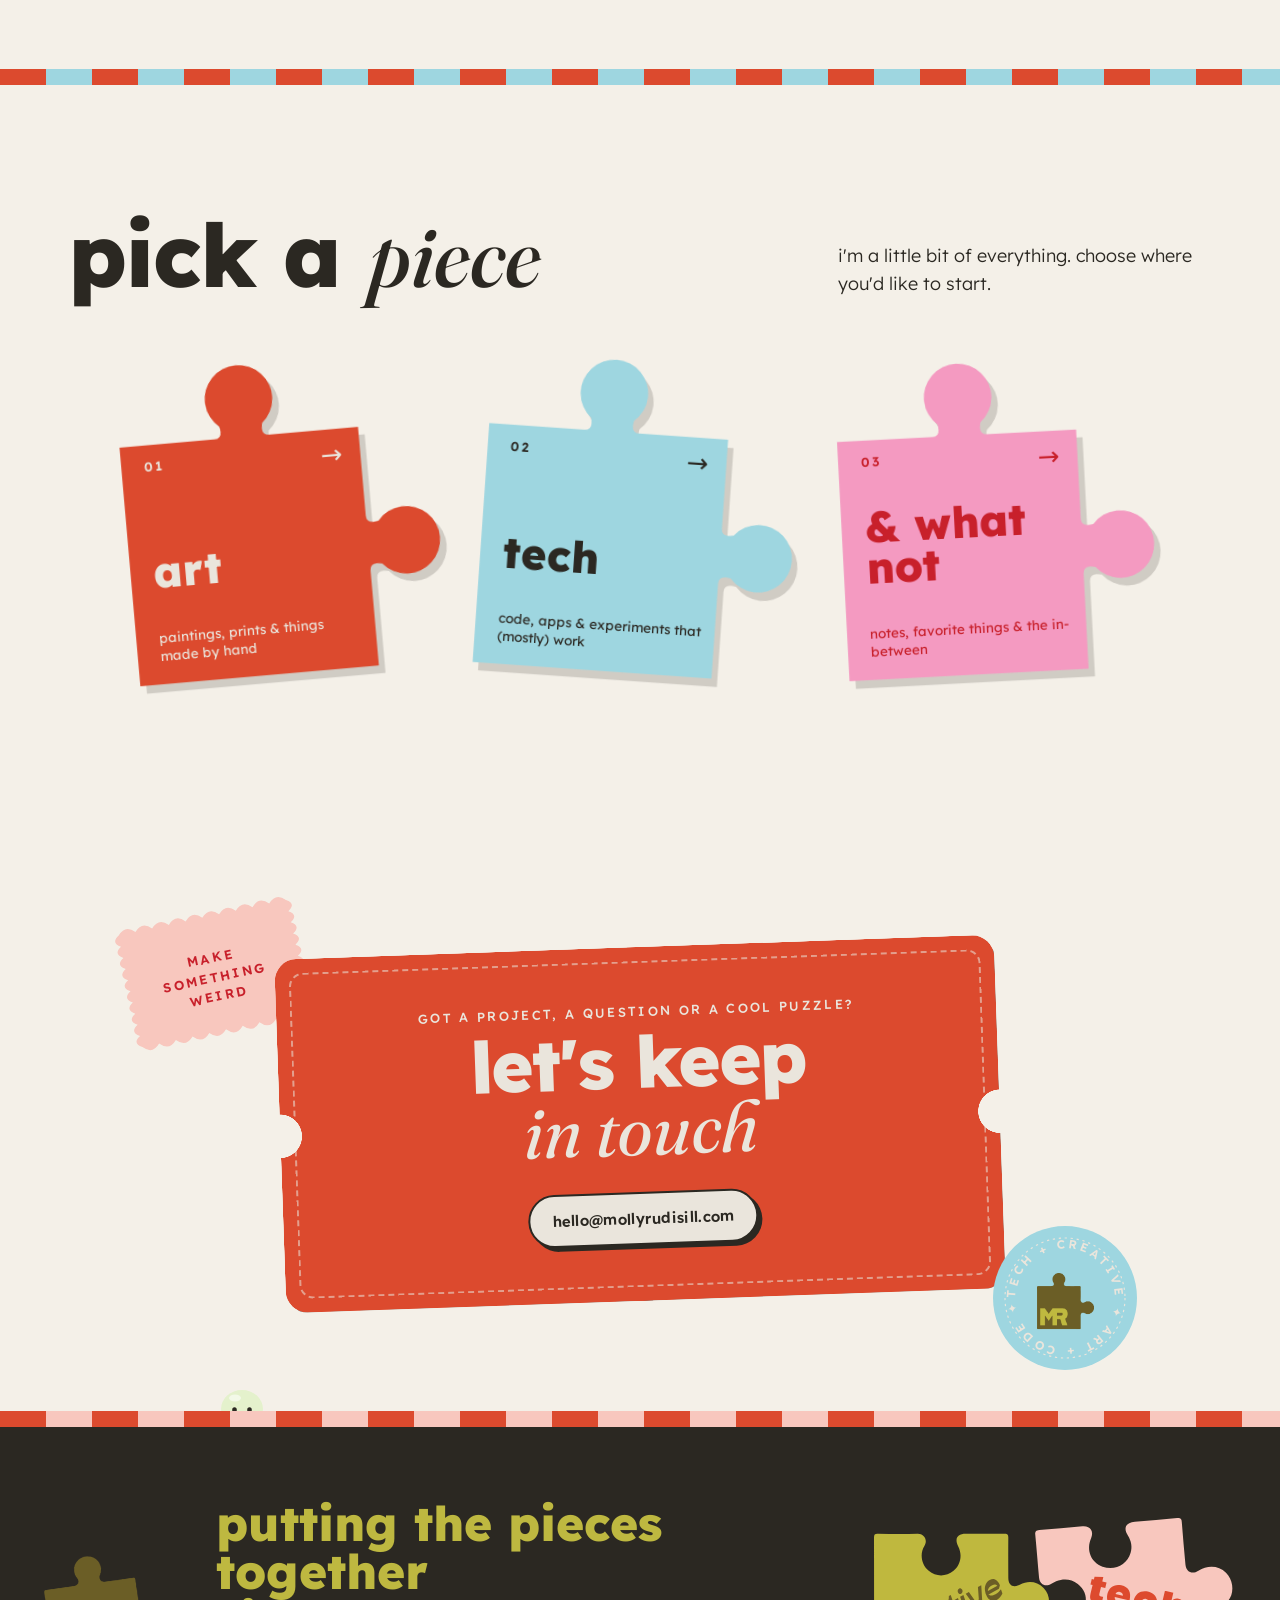
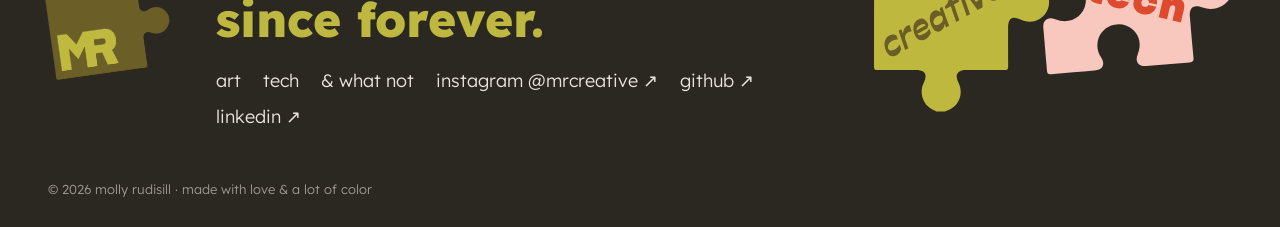
==== commit 4cc0b5f5: "Move creative + tech into the footer as the brand sign-off on every page Co-Authored-By: Claude Opus" ====
--- a/index.html
+++ b/index.html
@@ -46,38 +46,9 @@
     <!-- ============ PUZZLE PIECE NAV ============ -->
     <section id="pieces-section" class="section">
       <div class="wrap">
-        <div class="section-head pieces-head reveal">
-          <div>
-            <h2>pick a <em>piece</em></h2>
-            <p>i'm a little bit of everything. choose where you'd like to start.</p>
-          </div>
-            <div class="tc-heading" title="click me!">
-                <svg class="tc-art" viewBox="0 0 500 270.15" role="img" aria-label="creative + tech">
-                  <g class="pz tc-creative">
-                    <path fill="#bfb83e" d="M87.99,270.15c-2.38-1.08-4.84-2.01-7.13-3.27-13.18-7.19-18.09-23.18-11.47-37.13,5.59-11.78,1.95-17.66-11.02-17.69-17.7-.03-35.39-.15-53.09,.12C.92,212.25,0,210.83,0,206.69,.12,146.84,.11,86.99,0,27.15c0-3.98,1.03-5.19,5.06-5.14,18.58,.23,37.17,.47,55.74-.05,8.57-.24,14.82,8.41,9.48,17.09-6.97,11.35-3.97,25.96,6.04,34.62,9.99,8.65,24.25,8.67,34.63,.06,9.92-8.23,12.65-22.39,6.59-34.14-5.5-10.64-1.41-17.5,10.45-17.5,18.05,0,36.1,.17,54.15-.1,4.46-.07,5.26,1.58,5.23,5.58-.14,18.68-.13,37.37,.02,56.05,.09,10.39,6.69,14.18,15.99,9.47,12.08-6.12,24.08-4.45,33.23,4.63,7.85,7.79,9.95,20.91,5.06,31.49-6.16,13.34-21.97,19.21-35.54,13.2-14.29-6.33-19.04-3.19-19.04,12.62,0,17.43-.1,34.87,.08,52.3,.04,3.8-1.13,4.85-4.82,4.81-18.05-.18-36.1-.09-54.15-.08-11.7,0-15.78,6.59-10.57,17.02,7.96,15.95,1.24,33.42-15.23,39.67-.95,.36-2.15,.26-2.74,1.39-3.89,0-7.79,0-11.68,0Z"/>
-                    <g>
-                    <path fill="#6b5d26" d="M26.14,192.98c-1.76,.01-3.38-.49-4.84-1.5-1.46-1.02-2.74-2.5-3.82-4.47-1.53-2.77-2.45-5.67-2.77-8.69-.32-3.03,.07-5.81,1.17-8.36,1.1-2.55,2.9-4.51,5.41-5.9,1.76-.97,3.54-1.44,5.33-1.39,1.79,.05,3.36,.53,4.7,1.44l1.89,5.57c-1.08-.19-2.34-.14-3.76,.15-1.42,.29-2.73,.78-3.95,1.45-2.02,1.12-3.53,2.37-4.53,3.77-1,1.4-1.54,2.77-1.62,4.12-.09,1.35,.17,2.55,.76,3.62,.73,1.33,1.85,2.05,3.34,2.16,1.49,.12,3.24-.38,5.23-1.48,1.36-.75,2.67-1.74,3.93-2.96,1.26-1.22,2.31-2.52,3.14-3.88l2.16,6.26c-.38,1.76-1.13,3.39-2.23,4.91-1.1,1.51-2.43,2.7-3.99,3.56-1.93,1.07-3.78,1.61-5.54,1.62Z"/>
-                    <path fill="#6b5d26" d="M34.29,157.44l3.81-2.1,2.16,5.75,.26-.14c.26-2.74,.78-4.93,1.57-6.57,.79-1.64,1.95-2.88,3.48-3.73,.69-.38,1.36-.63,2.02-.75,.65-.11,1.38-.13,2.18-.04l2.74,8.03c-1.96,.33-3.6,.86-4.89,1.57-1.82,1-3.04,2.19-3.66,3.55-.62,1.36-.88,2.64-.76,3.84,.12,1.2,.36,2.33,.73,3.41l.05,.09,3.93,11.5-4.42,2.44-9.18-26.85Z"/>
-                    <path fill="#6b5d26" d="M54.99,155.89c-.32-2.99,.08-5.74,1.2-8.26,1.11-2.52,2.94-4.48,5.48-5.88,2.6-1.44,5.01-1.76,7.23-.97,2.22,.79,4.12,2.59,5.68,5.42,.46,.84,.9,1.76,1.31,2.78l-1.33,4.75-15.1,8.35-1.51-4.36,16.32-9.02-1.48,2.12c-.1-.32-.23-.62-.39-.91-.67-1.21-1.68-1.87-3.04-1.97-1.36-.1-2.96,.36-4.8,1.38-1.7,.94-3.02,2.04-3.95,3.28s-1.45,2.6-1.55,4.05c-.1,1.45,.26,2.93,1.09,4.43l.05,.09c.8,1.44,1.97,2.19,3.53,2.26,1.56,.06,3.57-.59,6.02-1.94,1.59-.88,3.04-1.93,4.35-3.17,1.31-1.23,2.4-2.47,3.27-3.7l2.01,5.89c-.72,1.76-1.74,3.41-3.05,4.96s-2.73,2.75-4.26,3.59c-1.88,1.04-3.7,1.56-5.46,1.58-1.76,.01-3.4-.49-4.91-1.52-1.51-1.03-2.82-2.54-3.92-4.53-1.55-2.8-2.48-5.69-2.79-8.68Z"/>
-                    <path fill="#6b5d26" d="M78.23,143.97c-.55-3.07-.43-5.87,.35-8.41,.78-2.54,2.31-4.44,4.59-5.7,1.65-.91,3.32-1.19,5.01-.85,1.7,.34,3.16,1.21,4.38,2.61l.26-.14-1.19-5.73,3.59-1.99,5.68,16.52,3.85,10.13-4.29,2.37-1.75-4.8-.26,.14c-.18,2.32-.79,4.27-1.83,5.84-1.04,1.57-2.29,2.76-3.76,3.57-2.16,1.2-4.25,1.37-6.26,.52-2.01-.85-3.77-2.62-5.27-5.34-1.53-2.77-2.57-5.69-3.12-8.76Zm8.28,5.62c1.3,.11,2.82-.32,4.55-1.27,2.08-1.15,3.54-2.56,4.38-4.23,.85-1.67,.97-3.38,.39-5.13-.16-.29-.3-.58-.44-.89-.43-.78-1-1.32-1.71-1.62-.71-.3-1.55-.38-2.52-.22-.97,.16-2.03,.56-3.18,1.19-1.44,.8-2.61,1.76-3.51,2.9-.9,1.14-1.44,2.34-1.62,3.61-.18,1.27,.06,2.51,.73,3.72,.65,1.18,1.63,1.83,2.94,1.94Z"/>
-                    <path fill="#6b5d26" d="M107.13,123l-7.23,3.99-1.18-3.47c1.23-.98,2.29-2.23,3.18-3.76,.89-1.53,1.55-3.23,1.98-5.11,.43-1.88,.61-3.83,.54-5.87l2.6-1.43,2.84,8.32,7.23-3.99,1.68,4.89-7.23,3.99,7.5,21.96-4.41,2.44-7.5-21.96Z"/>
-                    <path fill="#6b5d26" d="M119.24,105.92c-.75-.23-1.35-.76-1.81-1.6-.57-1.04-.79-2.08-.66-3.14,.13-1.05,.73-1.88,1.8-2.47,.89-.49,1.72-.64,2.47-.43,.75,.2,1.36,.73,1.82,1.56,.56,1.01,.76,2.06,.62,3.16-.15,1.1-.77,1.95-1.87,2.56-.84,.46-1.63,.58-2.38,.35Zm.88,4.09l4.59-2.54,9.18,26.84-4.59,2.54-9.19-26.84Z"/>
-                    <path fill="#6b5d26" d="M127.99,105.66l4.37-2.42,9.01,12.93c.25,.39,.62,.57,1.1,.55,.48-.02,1.01-.19,1.58-.51,.66-.37,1.19-.84,1.58-1.44,.39-.59,.58-1.13,.58-1.62l-1.21-16.9,4.63-2.56,1.87,30.89-7.01,3.87-16.5-22.8Z"/>
-                    <path fill="#6b5d26" d="M154.75,100.76c-.32-2.99,.08-5.74,1.2-8.26,1.11-2.52,2.94-4.48,5.48-5.88,2.6-1.44,5.01-1.76,7.23-.97,2.22,.79,4.12,2.59,5.68,5.42,.46,.84,.9,1.76,1.31,2.78l-1.33,4.75-15.11,8.35-1.51-4.36,16.32-9.02-1.48,2.12c-.1-.32-.23-.62-.39-.91-.67-1.21-1.68-1.87-3.04-1.97-1.35-.1-2.96,.36-4.8,1.38-1.7,.94-3.02,2.04-3.95,3.28s-1.45,2.6-1.55,4.05c-.1,1.45,.26,2.93,1.09,4.43l.05,.09c.8,1.44,1.98,2.19,3.53,2.26,1.56,.06,3.56-.58,6.02-1.94,1.59-.88,3.04-1.93,4.35-3.17,1.31-1.23,2.4-2.47,3.27-3.7l2.01,5.89c-.72,1.76-1.74,3.41-3.05,4.96-1.31,1.55-2.73,2.75-4.26,3.59-1.88,1.04-3.69,1.56-5.46,1.58-1.76,.01-3.4-.49-4.91-1.52-1.51-1.03-2.82-2.54-3.92-4.53-1.55-2.8-2.48-5.69-2.79-8.68Z"/>
-                  </g>
-                  </g>
-                  <g class="pz tc-tech">
-                    <path fill="#f8c7be" d="M277.83,215.35c-10.24,.88-20.51,1.61-30.73,2.72-4.06,.44-5.47-.83-5.78-4.79-1.59-20.19-3.5-40.35-5.12-60.53-.83-10.35,6.81-15.47,16.6-11.37,19.32,8.1,39.79-2.66,42.51-22.65,1.47-10.78-2.21-20.12-10.99-26.78-9.14-6.93-19.45-8.03-30.2-3.65-2.32,.94-4.47,2.29-6.65,3.54-8.34,4.8-16.15,1.03-17.18-8.52-.98-9.12-1.64-18.27-2.43-27.4-.94-10.85-1.76-21.71-2.86-32.54-.44-4.38,1.11-6.15,5.62-6.52,20.11-1.64,40.19-3.64,60.3-5.3,10.71-.88,16.25,7.04,11.96,16.69-7.24,16.29-.2,33.79,15.95,39.68,16.73,6.1,34.06-2.2,39.19-19.29,2.52-8.41,.91-16.62-3.81-24.18-6.75-10.82-3.04-18.05,9.78-19.17,19.71-1.72,39.44-3.27,59.14-5.2,4.67-.46,5.94,.93,6.28,5.37,1.49,19.81,3.26,39.6,5.11,59.38,.98,10.48,9.32,14.43,18.1,8.82,12.92-8.26,28.26-7.24,38.49,2.56,9.41,9.02,11.47,25,5.55,35.4-7.13,12.5-23.41,18.88-38.2,13.3-12.87-4.85-18.89-.21-17.74,13.33,1.6,18.84,3.11,37.7,4.99,56.52,.47,4.66-.68,6.36-5.56,6.72-20.12,1.5-40.21,3.4-60.32,5.06-10.99,.91-16.22-6.42-11.89-16.48,5.29-12.28,2.86-25.45-6.2-33.73-9.85-8.99-23.14-10.47-35.55-3.93-14.27,7.51-18.9,27.46-9.61,41.43,6.7,10.09,2.91,17.94-9.18,18.98-9.86,.85-19.72,1.69-29.57,2.55Z"/>
-                    <g>
-                    <path fill="#dd4a2e" d="M310.96,119.15c-7.37-1.74-10.98-4.49-8.91-13.29l2.93-12.46-2.97-.7,1.81-7.69,2.97,.7,.91-3.87,12.22,.64-1.41,5.99,5.94,1.4-1.81,7.69-5.94-1.4-2.24,9.49c-.57,2.44,.15,3.4,2.65,3.98,1.64,.39,2.4,.51,2.57,.49l-2.38,10.13c-.67,.01-3.69-.48-6.35-1.1Z"/>
-                    <path fill="#dd4a2e" d="M338.06,125.53c-10.87-2.56-14.52-10.86-12.47-19.56,2.05-8.7,9.24-14.51,19.58-12.07,10.13,2.38,14.01,9.68,11.55,20.13l-.24,1.01-20.58-4.84c-.51,3.35,1.34,5.24,4.1,5.89,2.28,.54,3.87-.04,4.99-1.23l10.77,2.54c-1.92,4.81-7.73,10.5-17.71,8.15Zm-1.07-19.45l10.24,2.41c.17-3.1-1.57-4.74-4.17-5.35-2.6-.61-4.84,.09-6.07,2.94Z"/>
-                    <path fill="#dd4a2e" d="M379.64,112.99c-2.92-.69-5.59,.7-6.41,4.14-.84,3.55,.94,5.99,3.86,6.68,2.44,.57,4.86-.2,5.89-2.42l10.87,2.56c-2.09,7.46-9.91,12.39-19.09,10.23-10.4-2.45-14.47-10.35-12.3-19.58,2.24-9.49,10.39-14.18,19.67-11.99,8.7,2.05,14.58,8.92,12.45,18.21l-10.82-2.55c.09-2.78-1.69-4.71-4.13-5.28Z"/>
-                    <path fill="#dd4a2e" d="M405.91,101.48l11.67,2.75-2.68,11.4,.42,.1c1.88-2.75,5.69-3.98,9.62-3.05,6.1,1.44,9.62,5.74,7.39,15.23l-4.23,17.98-11.67-2.75,3.61-15.33c.81-3.45-.25-5.38-2.58-5.93-2.23-.52-4.19,.69-4.99,4.09l-3.62,15.38-11.67-2.75,8.74-37.13Z"/>
-                  </g>
-                  </g>
-                </svg>
-                <span class="tc-spark" aria-hidden="true"><i>✦</i><i>✦</i><i>✦</i><i>✦</i><i>✦</i></span>
-            </div>
+        <div class="section-head reveal">
+          <h2>pick a <em>piece</em></h2>
+          <p>i'm a little bit of everything. choose where you'd like to start.</p>
         </div>
         <div id="pieces" class="pieces"></div>
       </div>
--- a/css/styles.css
+++ b/css/styles.css
@@ -361,8 +361,7 @@
 .snap-2 { --r: 6deg; right: 4%; top: 0; width: 38%; z-index: 1; --tape: var(--sky); --tape-r: 5deg; }
 .snap-3 { --r: -2deg; right: 10%; bottom: 0; width: 36%; z-index: 3; --tape: var(--chartreuse); }
 .tc-heading { position: relative; margin: 0; cursor: pointer; }
-.pieces-head .tc-heading { width: min(44%, 360px); flex: none; }
-.pieces-head h2 + p { margin-top: 16px; }
+.footer-tc { width: clamp(220px, 28vw, 380px); }
 .tc-art { display: block; width: min(100%, 560px); height: auto; overflow: visible; }
 .tc-art .pz { transform-box: view-box; transform-origin: 0 0; transition: transform 1s cubic-bezier(.34, 1.45, .64, 1); }
 /* apart */
@@ -432,7 +431,7 @@
 .contact .seal { position: absolute; z-index: 3; right: max(2vw, calc(50% - 500px)); bottom: 30px; width: 150px; }
 .footer-inner {
   background: var(--ink); color: var(--cream);
-  display: grid; grid-template-columns: auto 1fr; gap: 24px 48px; align-items: start;
+  display: grid; grid-template-columns: auto 1fr auto; gap: 24px 48px; align-items: center;
   padding: clamp(40px, 6vw, 72px) var(--gutter) 28px;
 }
 .footer-mark { width: 120px; transform: rotate(-8deg); }
@@ -615,7 +614,7 @@
   .nav a { font-size: 20px; padding: 10px 18px; }
   .portrait { width: min(80%, 340px); }
   .about { grid-template-columns: 1fr; }
-  .pieces-head .tc-heading { width: min(80%, 320px); }
+  .footer-tc { width: min(90%, 320px); justify-self: center; }
   .page-hero { grid-template-columns: 1fr; }
   .page-hero-pieces { display: none; }
   .lightbox-inner { grid-template-columns: 1fr; }
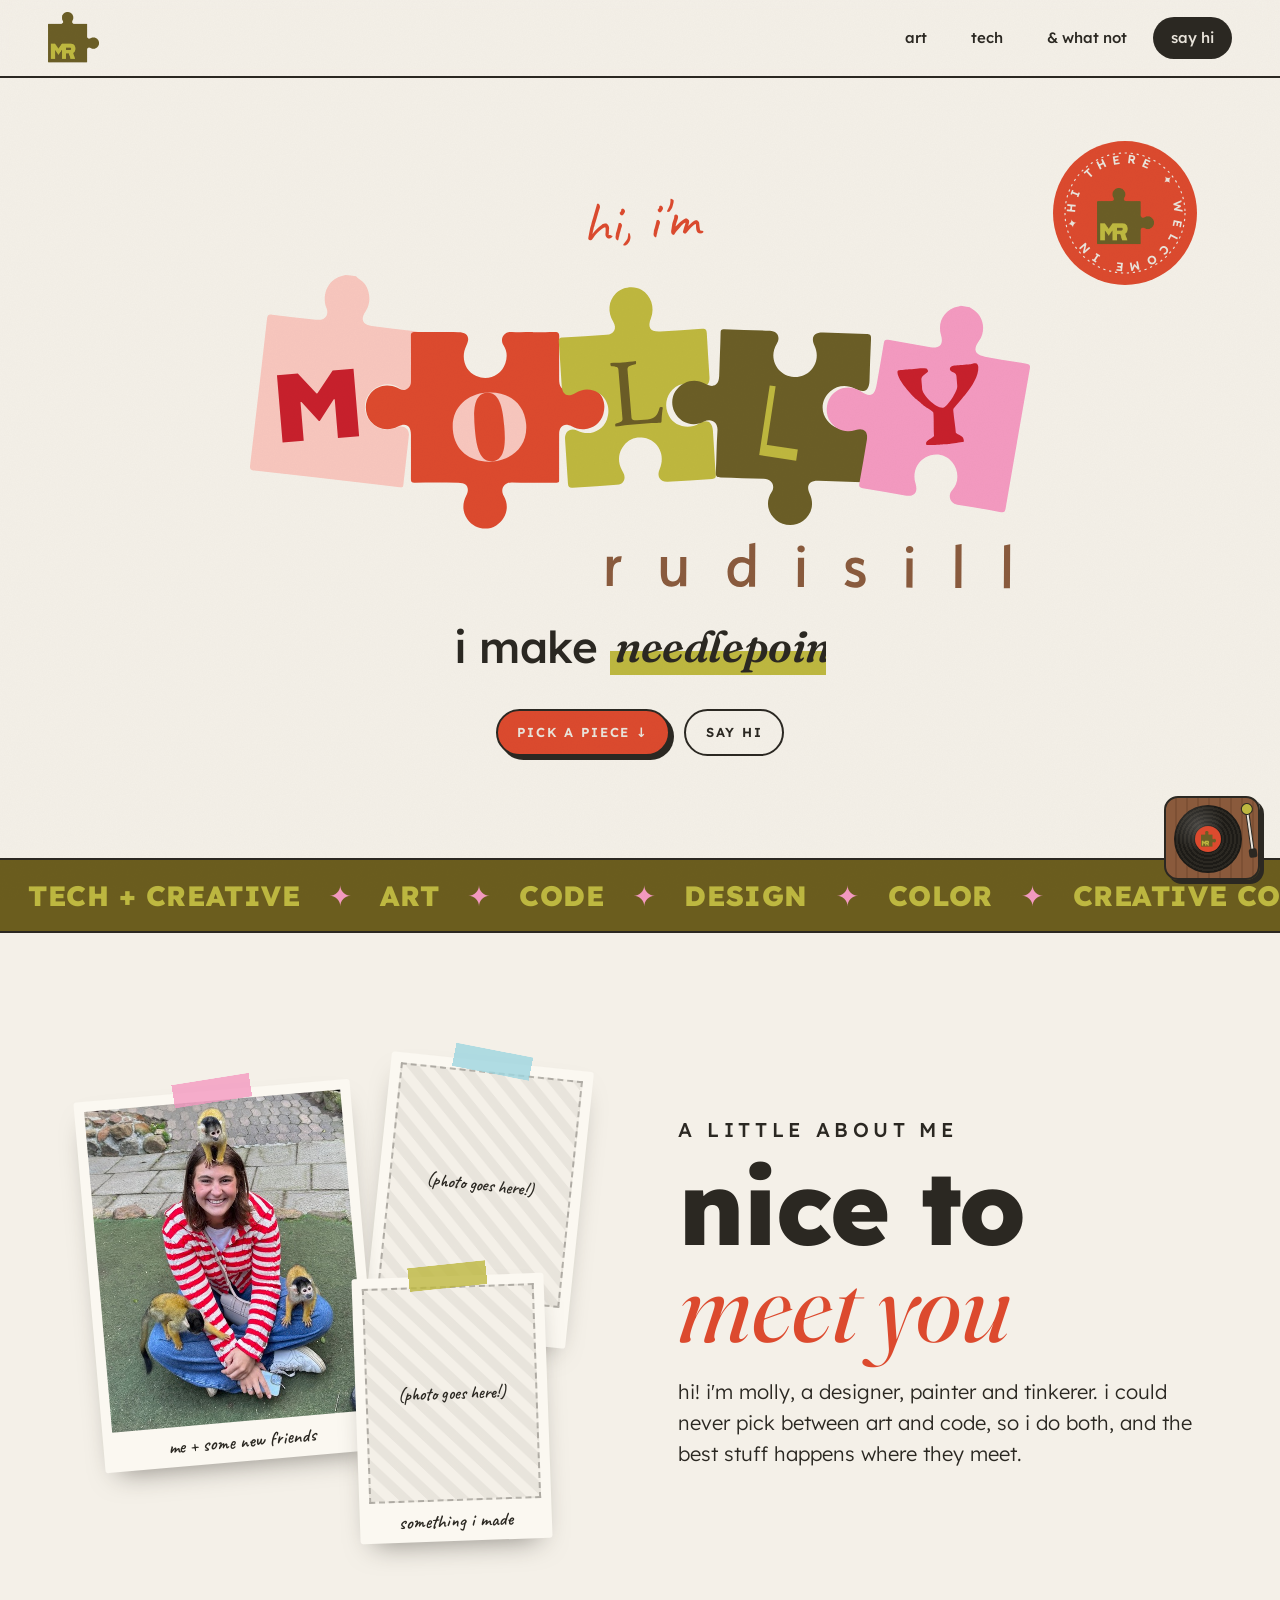
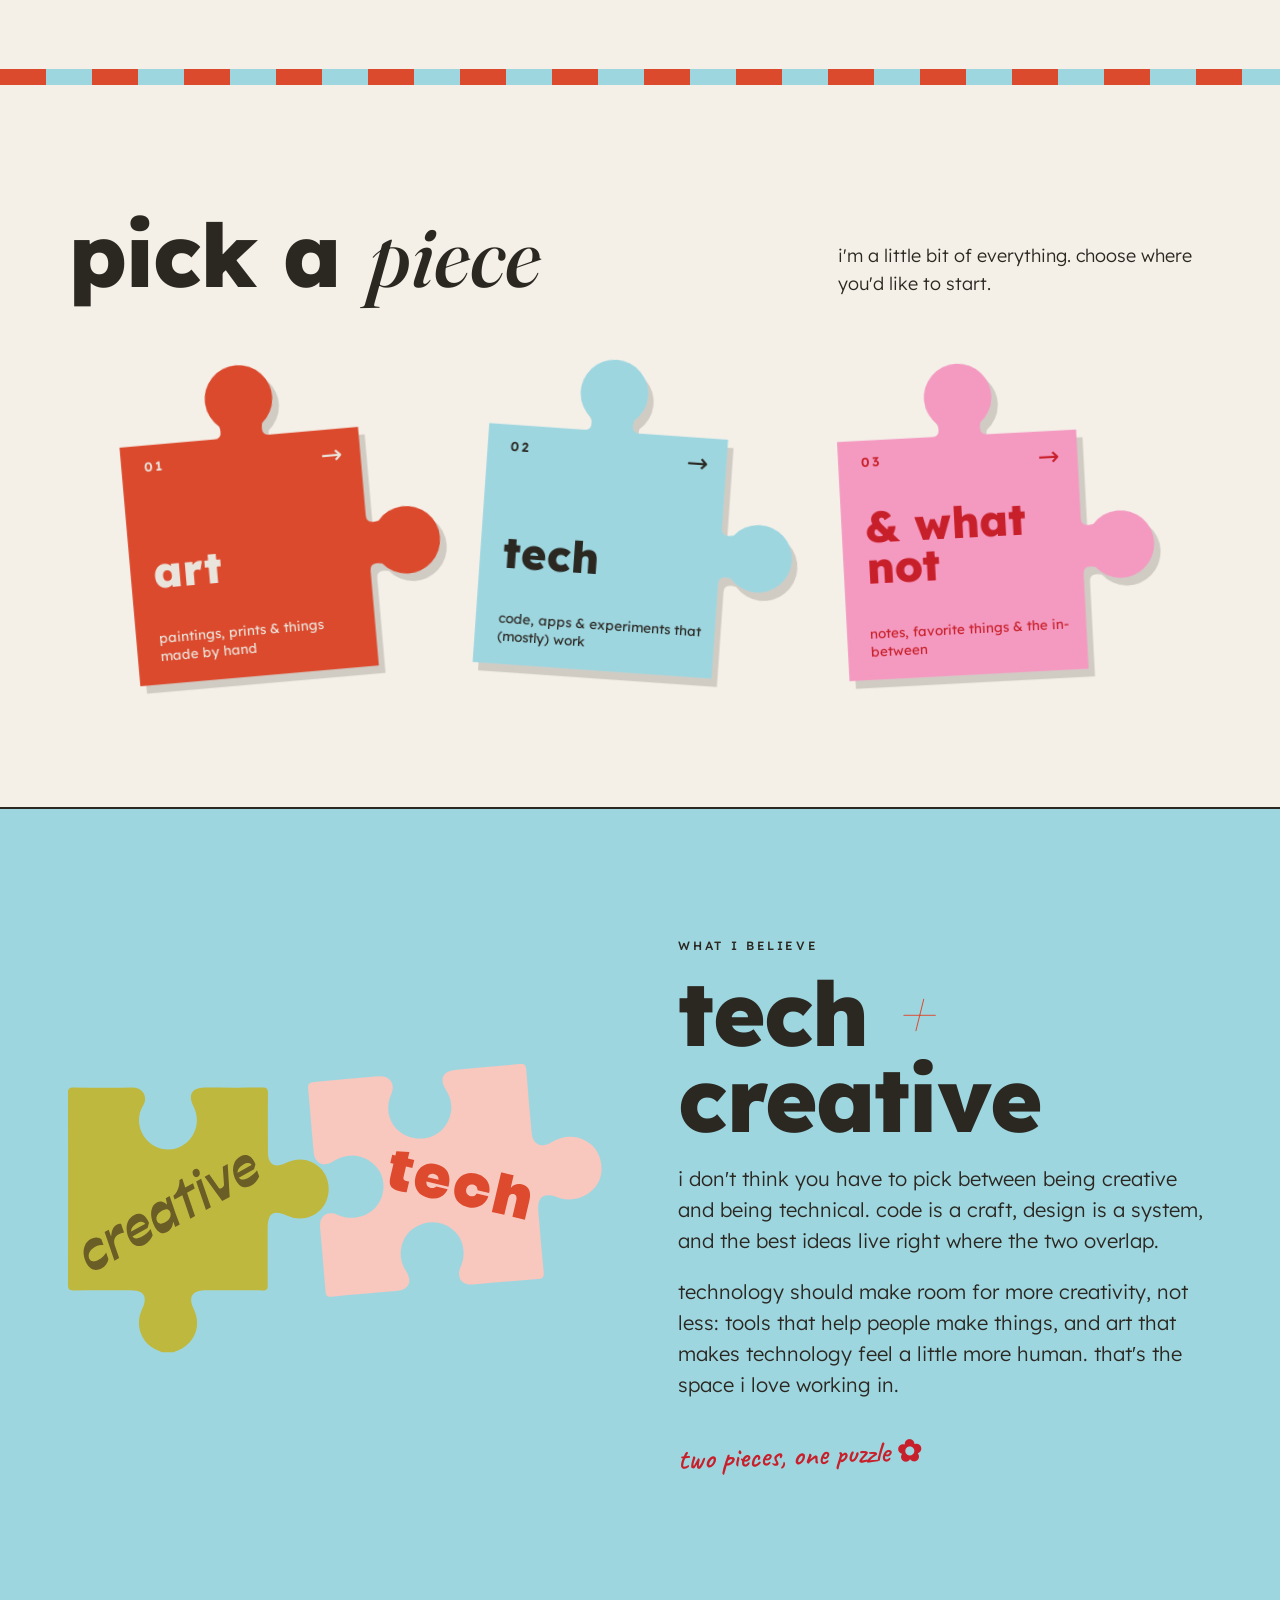
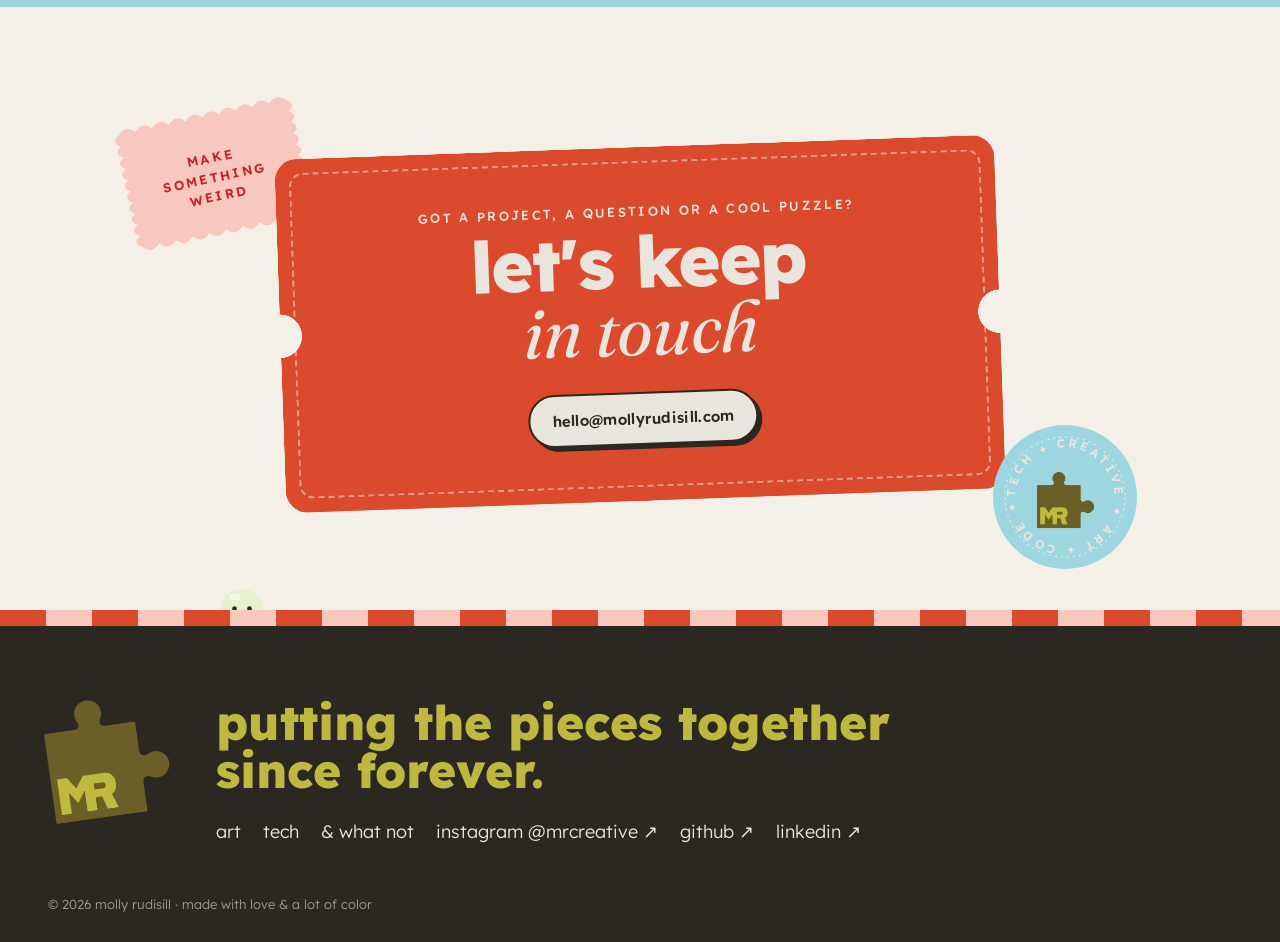
==== commit 9361904a: "Add a tech + creative belief section at the bottom of the home page; take the pieces out of the foot" ====
--- a/index.html
+++ b/index.html
@@ -54,6 +54,22 @@
       </div>
     </section>
 
+    <!-- ============ TECH + CREATIVE ============ -->
+    <section class="section tc-section">
+      <div class="wrap tc-wrap reveal">
+        <div class="tc-heading" title="click me!">
+          <span class="tc-spark" aria-hidden="true"><i>✦</i><i>✦</i><i>✦</i><i>✦</i><i>✦</i></span>
+        </div>
+        <div class="tc-text">
+          <p class="kicker">what i believe</p>
+          <h2>tech <em>+</em> creative</h2>
+          <p>i don't think you have to pick between being creative and being technical. code is a craft, design is a system, and the best ideas live right where the two overlap.</p>
+          <p>technology should make room for more creativity, not less: tools that help people make things, and art that makes technology feel a little more human. that's the space i love working in.</p>
+          <p class="hand">two pieces, one puzzle ✿</p>
+        </div>
+      </div>
+    </section>
+
   </main>
 
   <footer id="site-footer"></footer>
--- a/css/styles.css
+++ b/css/styles.css
@@ -361,7 +361,14 @@
 .snap-2 { --r: 6deg; right: 4%; top: 0; width: 38%; z-index: 1; --tape: var(--sky); --tape-r: 5deg; }
 .snap-3 { --r: -2deg; right: 10%; bottom: 0; width: 36%; z-index: 3; --tape: var(--chartreuse); }
 .tc-heading { position: relative; margin: 0; cursor: pointer; }
-.footer-tc { width: clamp(220px, 28vw, 380px); }
+/* tech + creative: what i believe */
+.tc-section { background: var(--sky); border-top: 2px solid var(--ink); }
+.tc-wrap { display: grid; grid-template-columns: 1fr 1fr; gap: clamp(28px, 6vw, 80px); align-items: center; }
+.tc-section .tc-heading { width: 100%; max-width: 540px; justify-self: center; }
+.tc-text h2 { font-size: clamp(44px, 7vw, 92px); margin-bottom: 22px; }
+.tc-text h2 em { color: var(--tomato); font-weight: 400; }
+.tc-text p:not(.kicker):not(.hand) { font-size: clamp(17px, 1.7vw, 20px); max-width: 46ch; }
+.tc-text .hand { font-size: 30px; color: var(--cherry); margin: 12px 0 0; transform: rotate(-2deg); display: inline-block; }
 .tc-art { display: block; width: min(100%, 560px); height: auto; overflow: visible; }
 .tc-art .pz { transform-box: view-box; transform-origin: 0 0; transition: transform 1s cubic-bezier(.34, 1.45, .64, 1); }
 /* apart */
@@ -431,7 +438,7 @@
 .contact .seal { position: absolute; z-index: 3; right: max(2vw, calc(50% - 500px)); bottom: 30px; width: 150px; }
 .footer-inner {
   background: var(--ink); color: var(--cream);
-  display: grid; grid-template-columns: auto 1fr auto; gap: 24px 48px; align-items: center;
+  display: grid; grid-template-columns: auto 1fr; gap: 24px 48px; align-items: start;
   padding: clamp(40px, 6vw, 72px) var(--gutter) 28px;
 }
 .footer-mark { width: 120px; transform: rotate(-8deg); }
@@ -614,7 +621,8 @@
   .nav a { font-size: 20px; padding: 10px 18px; }
   .portrait { width: min(80%, 340px); }
   .about { grid-template-columns: 1fr; }
-  .footer-tc { width: min(90%, 320px); justify-self: center; }
+  .tc-wrap { grid-template-columns: 1fr; }
+  .tc-section .tc-heading { max-width: 380px; }
   .page-hero { grid-template-columns: 1fr; }
   .page-hero-pieces { display: none; }
   .lightbox-inner { grid-template-columns: 1fr; }
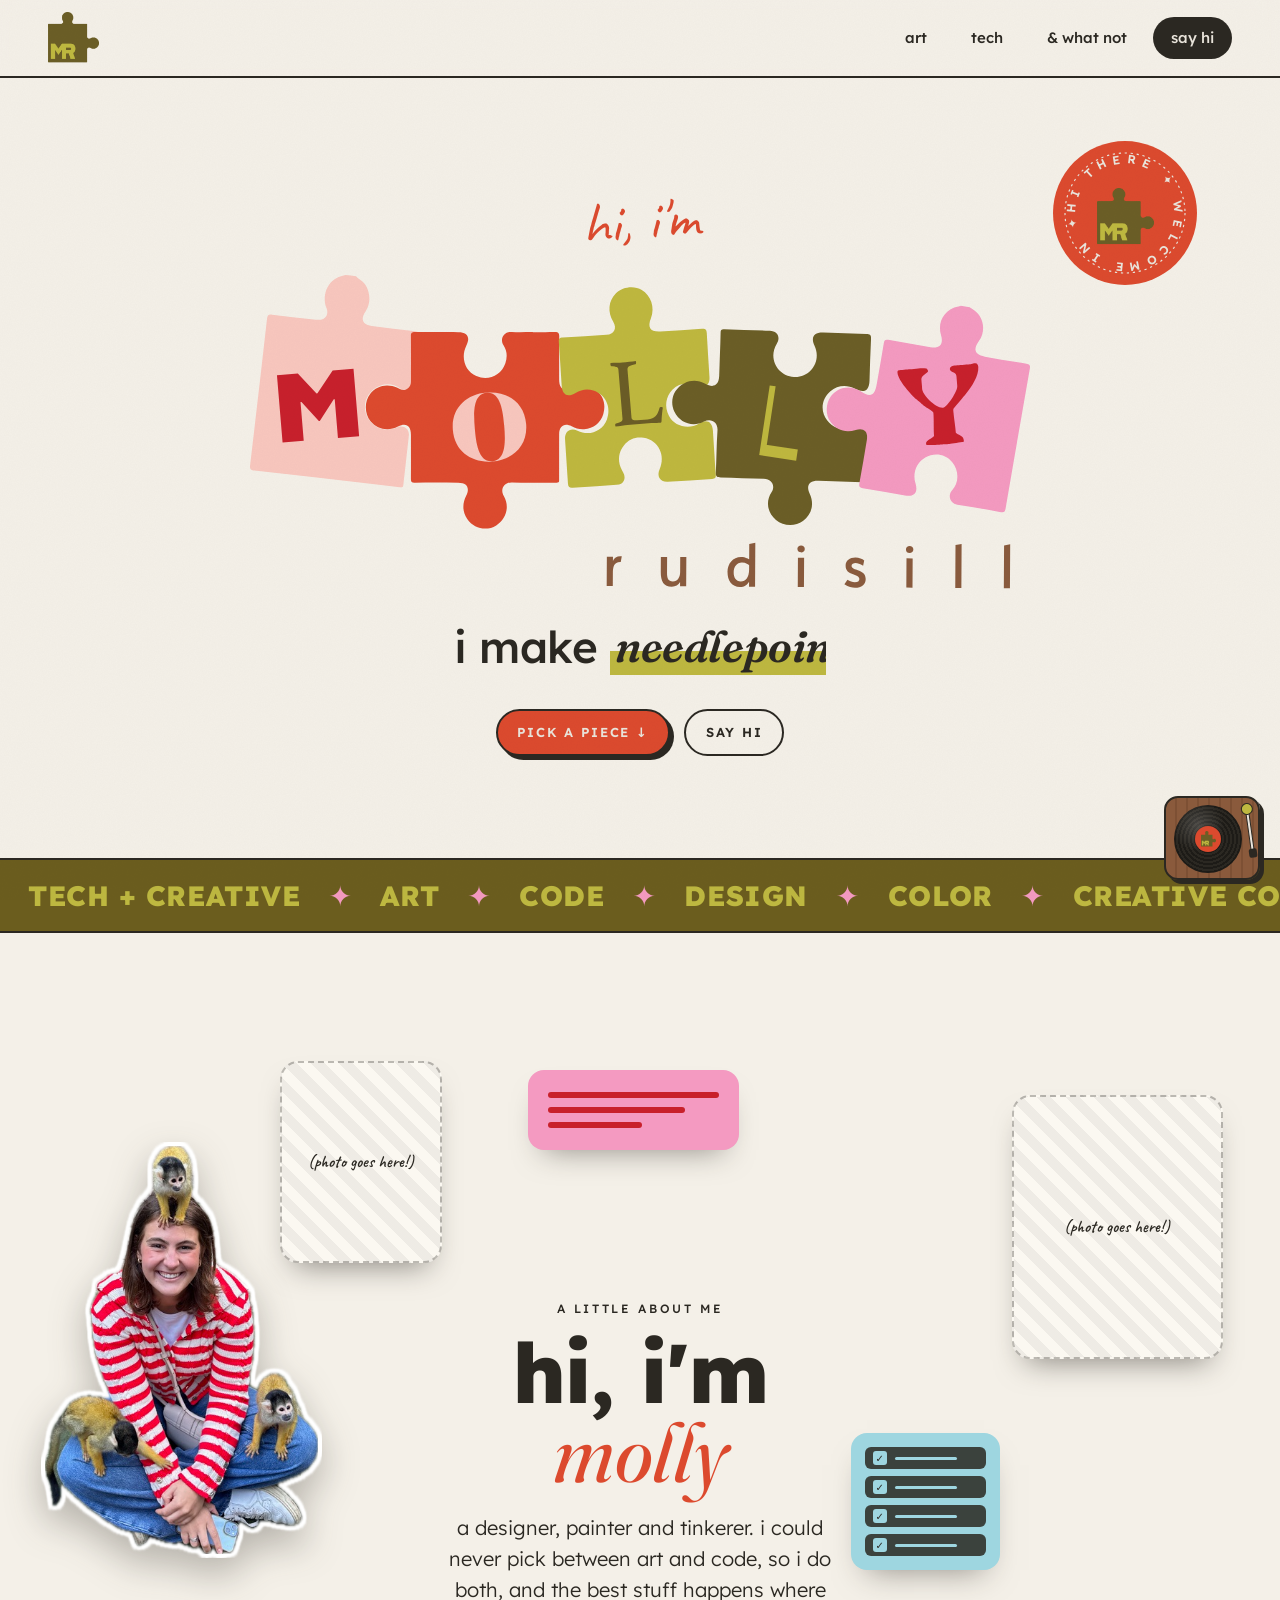
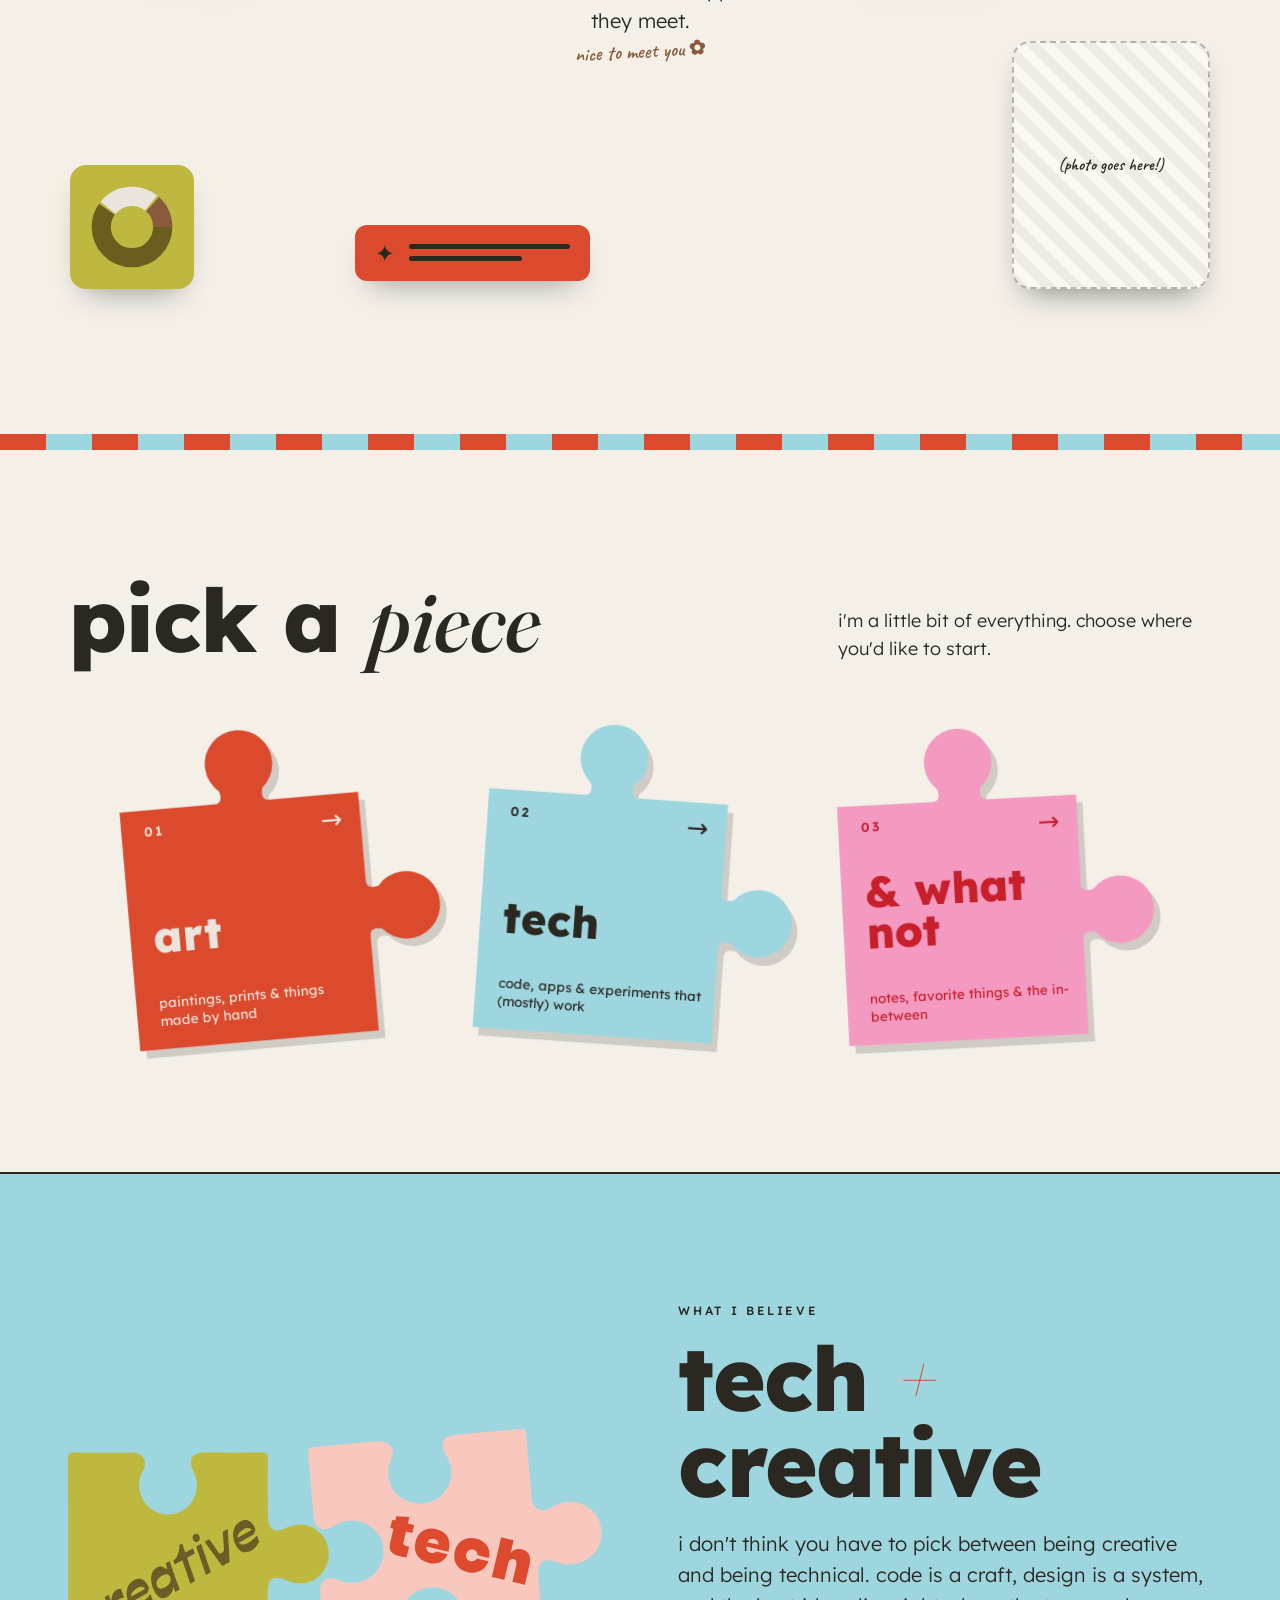
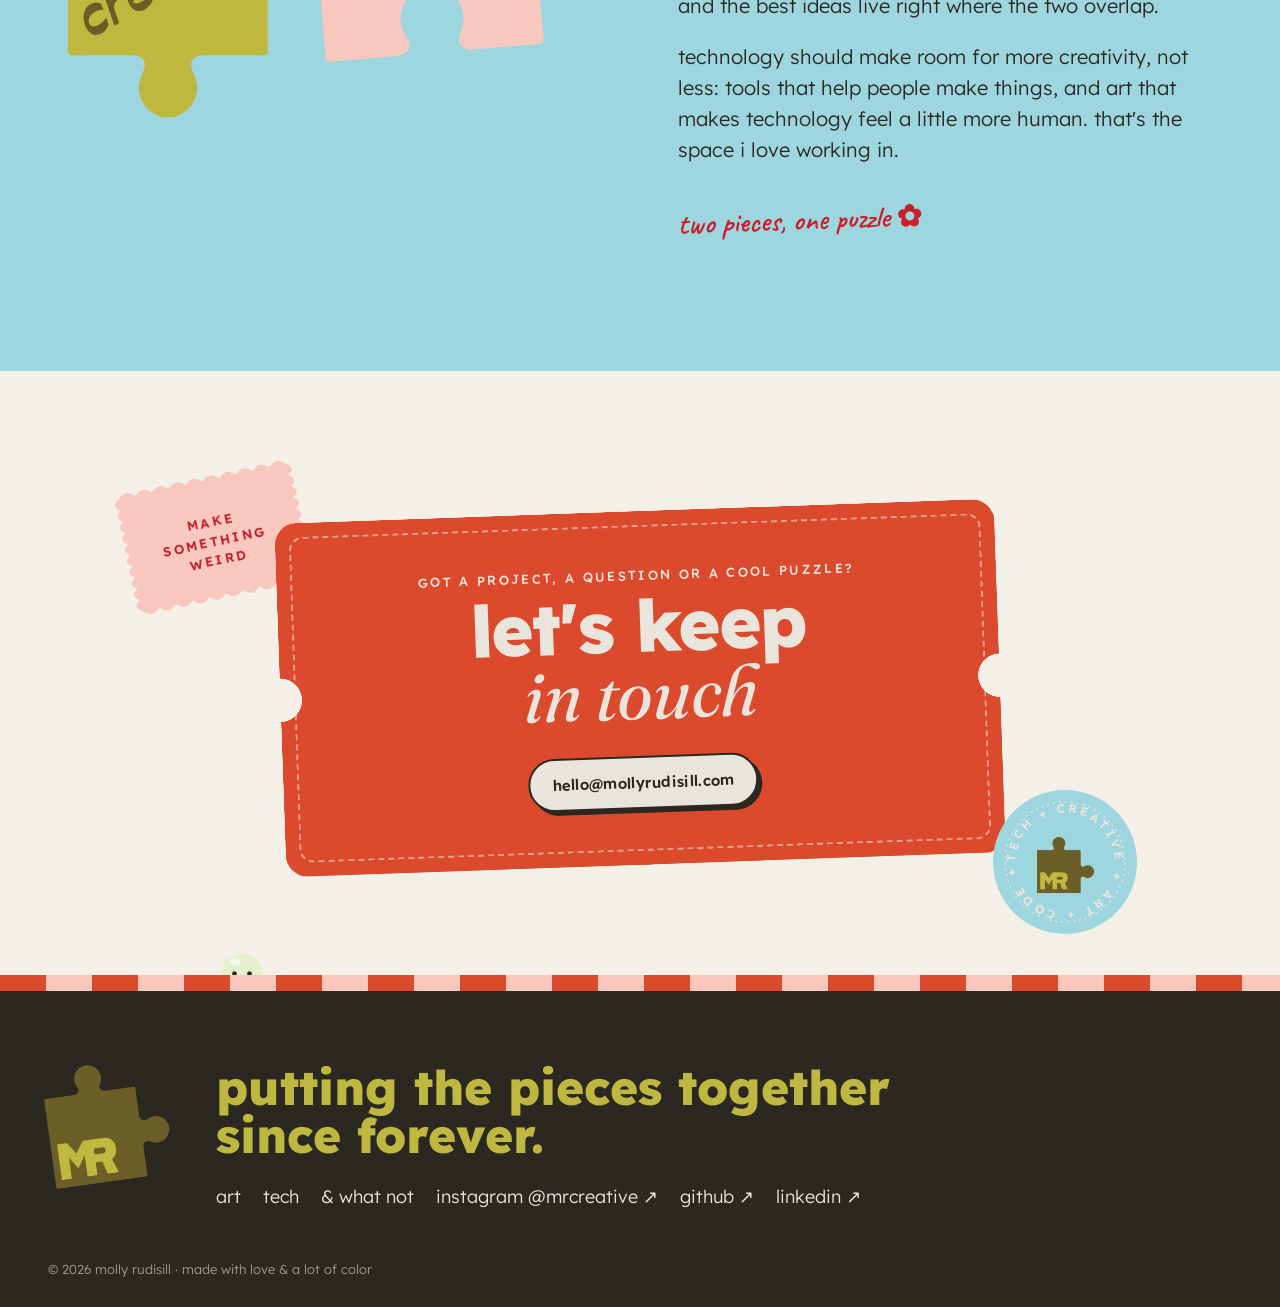
==== commit ed6e4d74: "About me: hi i'm molly in the middle with floating cutout, photos and graphics Co-Authored-By: Claud" ====
--- a/index.html
+++ b/index.html
@@ -31,12 +31,12 @@
 
     <!-- ============ SHOWCASE: a little about me ============ -->
     <section class="section">
-      <div class="wrap about reveal">
-        <div class="about-photos" id="about-photos"></div>
-        <div class="about-text">
+      <div class="wrap about-float reveal" id="about-float">
+        <div class="about-center">
           <p class="kicker">a little about me</p>
-          <h2>nice to <em>meet you</em></h2>
-          <p>hi! i'm molly, a designer, painter and tinkerer. i could never pick between art and code, so i do both, and the best stuff happens where they meet.</p>
+          <h2>hi, i'm <em>molly</em></h2>
+          <p>a designer, painter and tinkerer. i could never pick between art and code, so i do both, and the best stuff happens where they meet.</p>
+          <p class="hand">nice to meet you ✿</p>
         </div>
       </div>
     </section>
--- a/css/styles.css
+++ b/css/styles.css
@@ -325,41 +325,81 @@
 }
 
 /* about strip */
-.about { display: grid; grid-template-columns: 0.8fr 1.2fr; gap: clamp(28px, 6vw, 80px); align-items: center; }
-.about h2 { font-size: clamp(36px, 5.5vw, 68px); margin-bottom: 22px; }
-.about h2 { font-size: clamp(48px, 8vw, 104px); }
-.about h2 em { color: var(--tomato); font-weight: 400; }
-/* the creative + tech puzzle pieces: they start apart, slide together and click into place */
-.about { grid-template-columns: 1fr 1fr; }
-/* about me: polaroids taped to the page */
-.about-photos { position: relative; height: clamp(360px, 42vw, 480px); }
-.snap {
-  position: absolute; margin: 0;
-  background: #fbf8f1; padding: 10px 10px 40px; border-radius: 3px;
-  box-shadow: 0 14px 28px -14px rgba(43, 40, 34, 0.55);
-  transform: rotate(var(--r));
-  transition: transform 0.45s cubic-bezier(.34, 1.56, .64, 1), z-index 0s;
-}
-.snap:hover { transform: rotate(0deg) scale(1.05); z-index: 5; }
-.snap img, .snap-empty { display: block; width: 100%; aspect-ratio: 4 / 5; object-fit: cover; }
-.snap-empty {
-  display: grid; place-items: center; text-align: center;
-  background: repeating-linear-gradient(45deg, rgba(43, 40, 34, 0.06) 0 10px, transparent 10px 20px), var(--paper);
+/* ============================================================ about me: floating photos + graphics */
+.about-float {
+  position: relative;
+  min-height: clamp(700px, 66vw, 860px);
+  display: grid; place-items: center;
+  --px: 0; --py: 0; /* mouse position, -1 → 1, set by site.js */
+}
+.about-center { position: relative; z-index: 10; max-width: 440px; text-align: center; padding: 20px; }
+.about-center h2 { font-size: clamp(46px, 6.5vw, 86px); margin-bottom: 20px; }
+.about-center h2 em { color: var(--tomato); font-weight: 400; }
+.about-center p:not(.kicker) { font-size: clamp(17px, 1.7vw, 20px); margin: 0 auto; }
+.about-center .hand { font-size: 28px; color: var(--cocoa); margin-top: 16px; display: inline-block; transform: rotate(-3deg); }
+
+/* every floater: drifts with the mouse (outer), bobs (inner), pops in on scroll */
+.fl {
+  position: absolute; z-index: var(--z, 2);
+  transform: translate(calc(var(--px) * var(--depth, 10) * 1px), calc(var(--py) * var(--depth, 10) * 1px));
+  transition: transform 0.6s cubic-bezier(.2, .8, .3, 1);
+}
+.fl-in {
+  animation: fl-bob var(--dur, 6s) ease-in-out var(--delay, 0s) infinite alternate;
+}
+@keyframes fl-bob {
+  from { transform: translateY(-9px) rotate(calc(var(--r, 0deg) - 1.5deg)); }
+  to   { transform: translateY(9px) rotate(calc(var(--r, 0deg) + 1.5deg)); }
+}
+.fl > .fl-in > * { transform: scale(0.6); opacity: 0; transition: transform 0.7s cubic-bezier(.34, 1.56, .64, 1), opacity 0.4s; transition-delay: calc(var(--n) * 90ms); }
+.about-float.in .fl > .fl-in > * { transform: none; opacity: 1; }
+.fl:hover { --hover: 1; z-index: 9; }
+.fl:hover .fl-in > * { transform: scale(1.06) rotate(-2deg); transition-delay: 0s; }
+
+/* the cutout of me: a white sticker outline */
+.fl-cutout img {
+  display: block; width: 100%; height: auto;
+  filter: drop-shadow(4px 0 0 #fff) drop-shadow(-4px 0 0 #fff) drop-shadow(0 4px 0 #fff) drop-shadow(0 -4px 0 #fff)
+          drop-shadow(0 16px 18px rgba(43, 40, 34, 0.3));
+}
+/* photo cards */
+.fl-photo .card-img {
+  display: block; width: 100%; aspect-ratio: 4 / 5; object-fit: cover;
+  border-radius: 18px; box-shadow: 0 16px 30px -14px rgba(43, 40, 34, 0.55);
+}
+.fl-photo .card-img.empty {
+  display: grid; place-items: center; text-align: center; padding: 10px;
+  background: repeating-linear-gradient(45deg, rgba(43, 40, 34, 0.06) 0 10px, transparent 10px 20px), #fbf8f1;
   border: 2px dashed rgba(43, 40, 34, 0.3);
-  font: 600 18px/1.2 var(--font-hand); color: var(--ink);
-}
-.snap figcaption { position: absolute; left: 0; right: 0; bottom: 8px; text-align: center; font: 600 19px var(--font-hand); color: var(--ink); }
-/* a strip of washi tape on each one */
-.snap::before {
-  content: ""; position: absolute; top: -12px; left: 50%; width: 84px; height: 24px;
-  translate: -50% 0; rotate: var(--tape-r, -4deg);
-  background: var(--tape, var(--chartreuse)); opacity: 0.8;
-  -webkit-mask: linear-gradient(90deg, transparent 0 3px, #000 3px calc(100% - 3px), transparent 0);
-          mask: linear-gradient(90deg, transparent 0 3px, #000 3px calc(100% - 3px), transparent 0);
-}
-.snap-1 { --r: -5deg; left: 4%; top: 6%; width: 52%; z-index: 2; --tape: var(--bubblegum); }
-.snap-2 { --r: 6deg; right: 4%; top: 0; width: 38%; z-index: 1; --tape: var(--sky); --tape-r: 5deg; }
-.snap-3 { --r: -2deg; right: 10%; bottom: 0; width: 36%; z-index: 3; --tape: var(--chartreuse); }
+  font: 600 17px/1.2 var(--font-hand); color: var(--ink);
+}
+/* graphic tiles (stand-ins until you swap in your own graphics) */
+.g { background: var(--c); color: var(--i); border-radius: 16px; padding: 14px; box-shadow: 0 16px 30px -16px rgba(43, 40, 34, 0.5); }
+.g img { display: block; width: 100%; height: auto; }
+.g-lines { display: grid; gap: 9px; padding: 22px 20px; }
+.g-lines i { display: block; height: 6px; border-radius: 4px; background: var(--i); }
+.g-lines i:nth-child(2) { width: 80%; } .g-lines i:nth-child(3) { width: 55%; }
+.g-check { display: grid; gap: 7px; }
+.g-check span { display: flex; align-items: center; gap: 8px; height: 22px; padding: 0 8px; border-radius: 6px; background: color-mix(in srgb, var(--i) 85%, transparent); }
+.g-check span::before { content: "✓"; display: grid; place-items: center; width: 14px; height: 14px; border-radius: 3px; background: var(--c); color: var(--i); font-size: 10px; font-weight: 800; }
+.g-check span::after { content: ""; flex: 1; height: 3px; border-radius: 2px; background: var(--c); margin-right: 20%; }
+.g-donut svg { display: block; width: 100%; height: auto; }
+.g-bar { display: flex; align-items: center; gap: 14px; padding: 16px 20px; border-radius: 12px; }
+.g-bar b { font-size: 24px; line-height: 1; }
+.g-bar span { flex: 1; display: grid; gap: 7px; }
+.g-bar span i { height: 5px; border-radius: 3px; background: var(--i); }
+.g-bar span i + i { width: 70%; }
+
+/* where each floater sits (desktop) */
+.fl-1 { left: 2%;  top: 10%;   width: 22%; --depth: 18; --z: 3; --dur: 7s; }
+.fl-2 { left: 21%; top: 0;     width: 13%; --depth: 30; --r: -6deg; --dur: 6s; --delay: -2s; }
+.fl-3 { left: 41%; top: 1%;    width: 17%; --depth: 22; --r: 3deg; --dur: 5.5s; --delay: -1s; }
+.fl-4 { right: 3%; top: 4%;    width: 17%; --depth: 26; --r: 5deg; --dur: 6.5s; --delay: -3s; }
+.fl-5 { right: 21%; top: 44%;  width: 12%; --depth: 34; --r: -4deg; --dur: 5s; --delay: -1.5s; }
+.fl-6 { left: 27%; bottom: 3%; width: 19%; --depth: 24; --r: -3deg; --dur: 6s; --delay: -4s; }
+.fl-7 { left: 4%;  bottom: 2%; width: 10%; --depth: 38; --r: 8deg; --dur: 4.5s; --delay: -2.5s; }
+.fl-8 { right: 4%; bottom: 2%; width: 16%; --depth: 20; --r: -5deg; --dur: 7s; --delay: -0.5s; }
+
 .tc-heading { position: relative; margin: 0; cursor: pointer; }
 /* tech + creative: what i believe */
 .tc-section { background: var(--sky); border-top: 2px solid var(--ink); }
@@ -403,8 +443,6 @@
   25% { opacity: 1; }
   100% { opacity: 0; transform: var(--to) scale(1.1); }
 }
-.about p { font-size: clamp(17px, 1.7vw, 20px); max-width: 52ch; }
-.about .hand { font-size: 30px; color: var(--cocoa); margin: 10px 0 0; transform: rotate(-2deg); display: inline-block; }
 
 /* ============================================================ contact / footer */
 #site-footer { margin-top: clamp(40px, 8vw, 100px); }
@@ -620,7 +658,16 @@
   #site-header.open .nav { display: flex; }
   .nav a { font-size: 20px; padding: 10px 18px; }
   .portrait { width: min(80%, 340px); }
-  .about { grid-template-columns: 1fr; }
+  /* phones: floaters gather above and below the words */
+  .about-float { min-height: 920px; }
+  .fl-1 { left: 0;   top: auto; bottom: 0; width: 46%; }
+  .fl-2 { left: 4%;  top: 1%;   width: 28%; }
+  .fl-3 { left: 38%; top: 0;    width: 34%; }
+  .fl-4 { right: 3%; top: 8%;   width: 26%; }
+  .fl-5 { right: 6%; top: auto; bottom: 21%; width: 28%; }
+  .fl-6 { left: 6%;  top: 15%;  bottom: auto; width: 38%; }
+  .fl-7 { display: none; }
+  .fl-8 { right: 3%; bottom: 0; width: 30%; }
   .tc-wrap { grid-template-columns: 1fr; }
   .tc-section .tc-heading { max-width: 380px; }
   .page-hero { grid-template-columns: 1fr; }
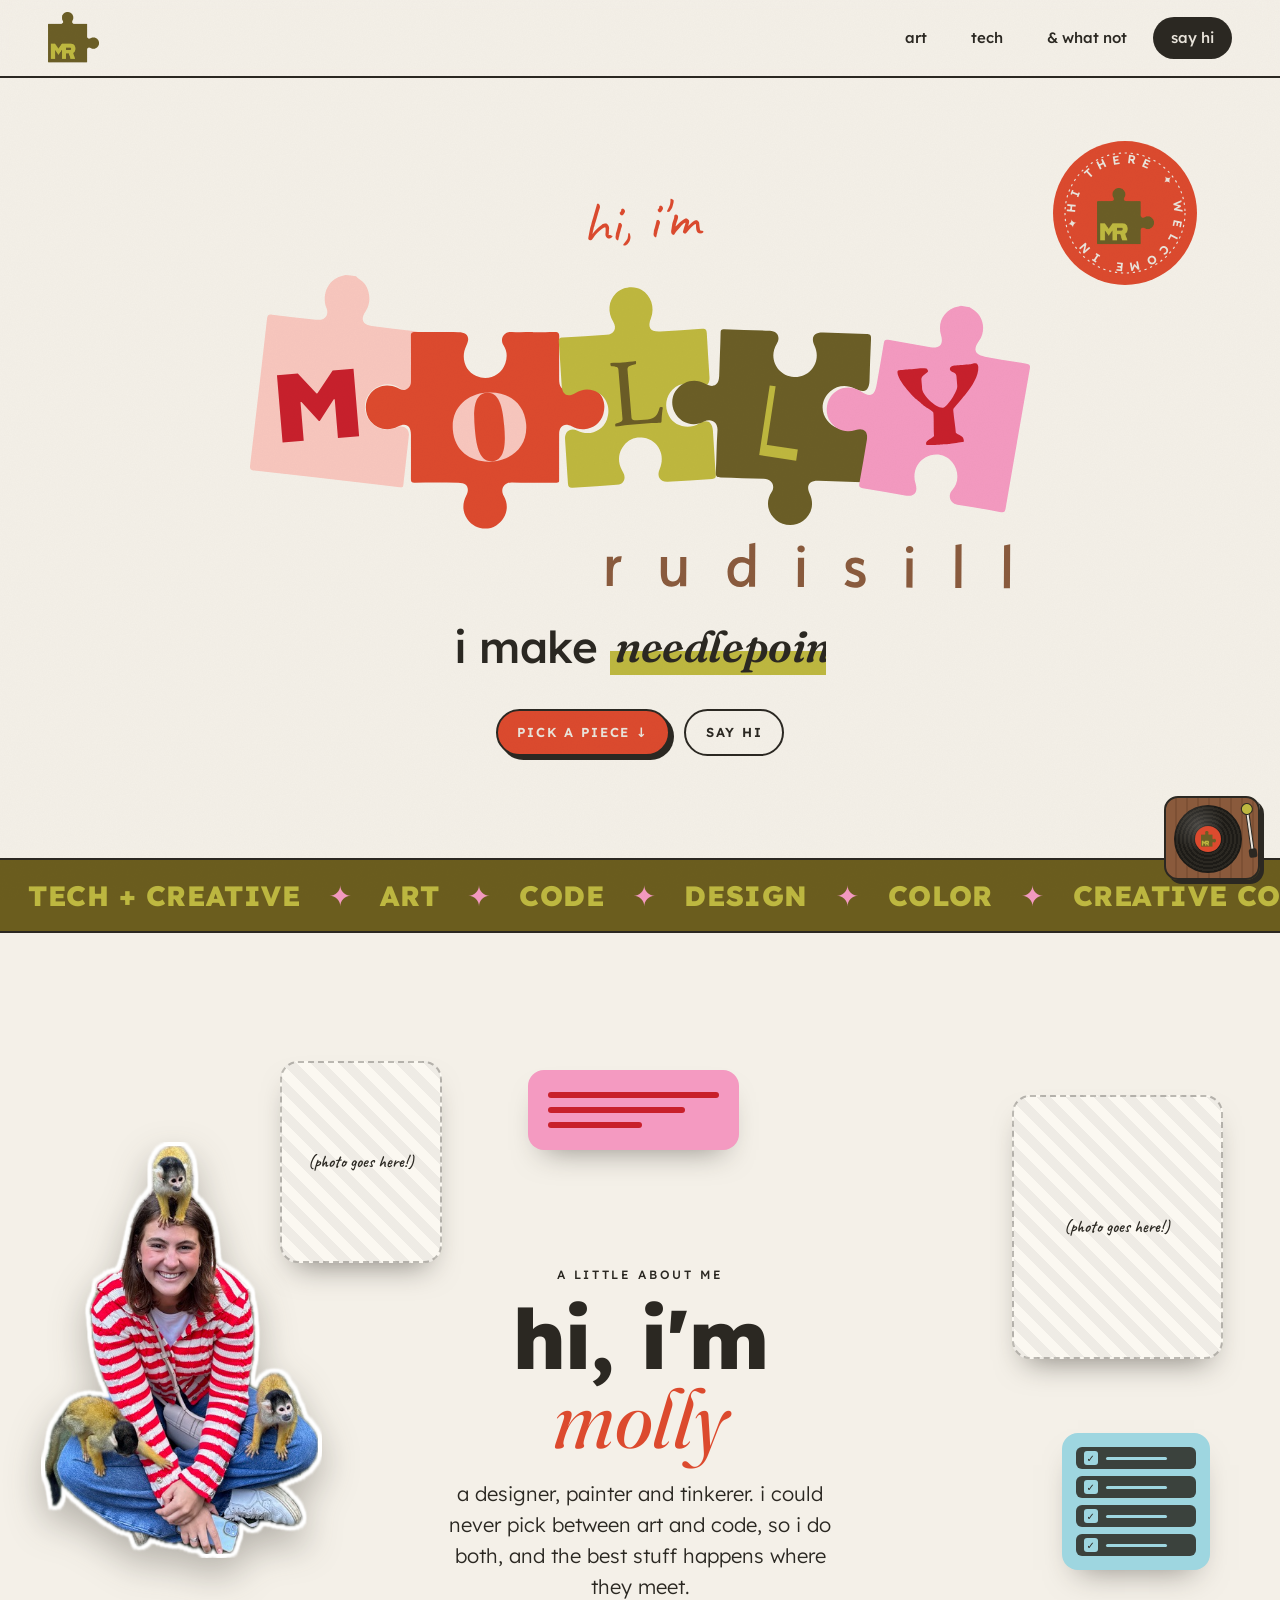
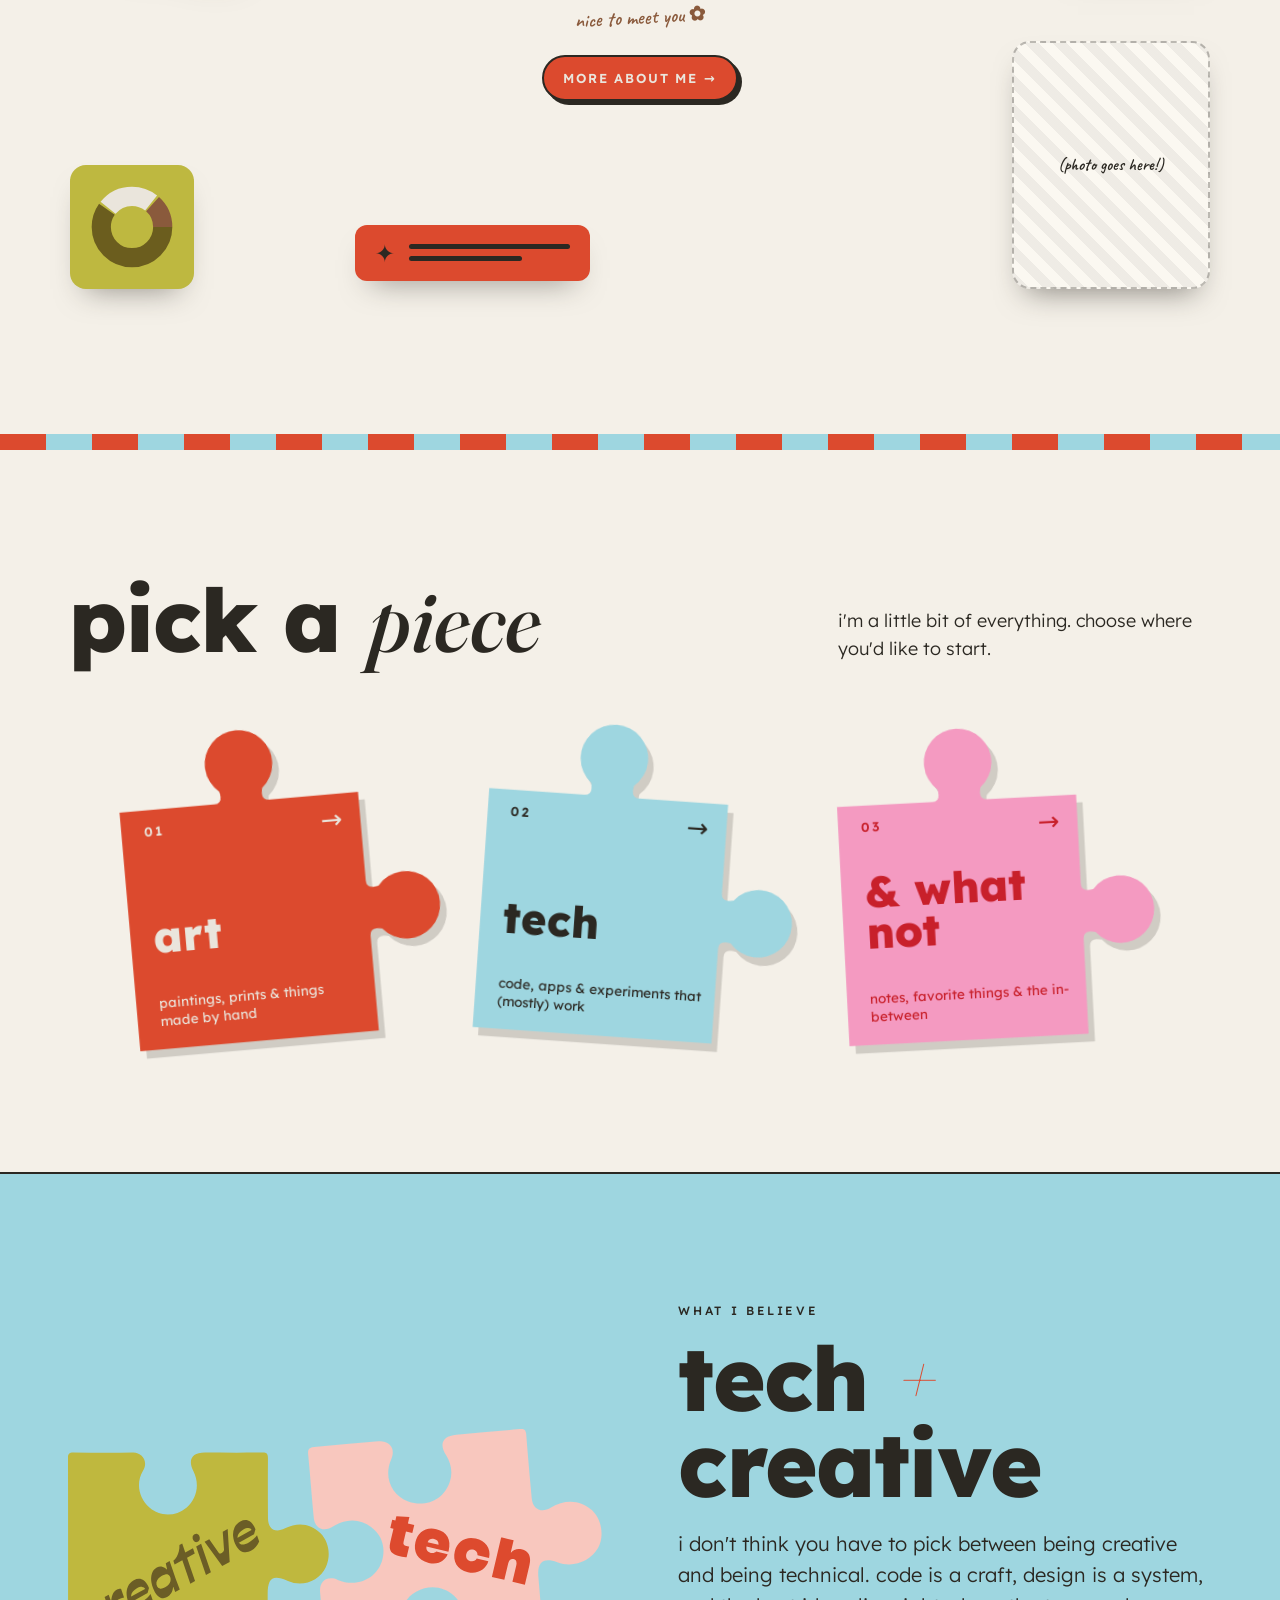
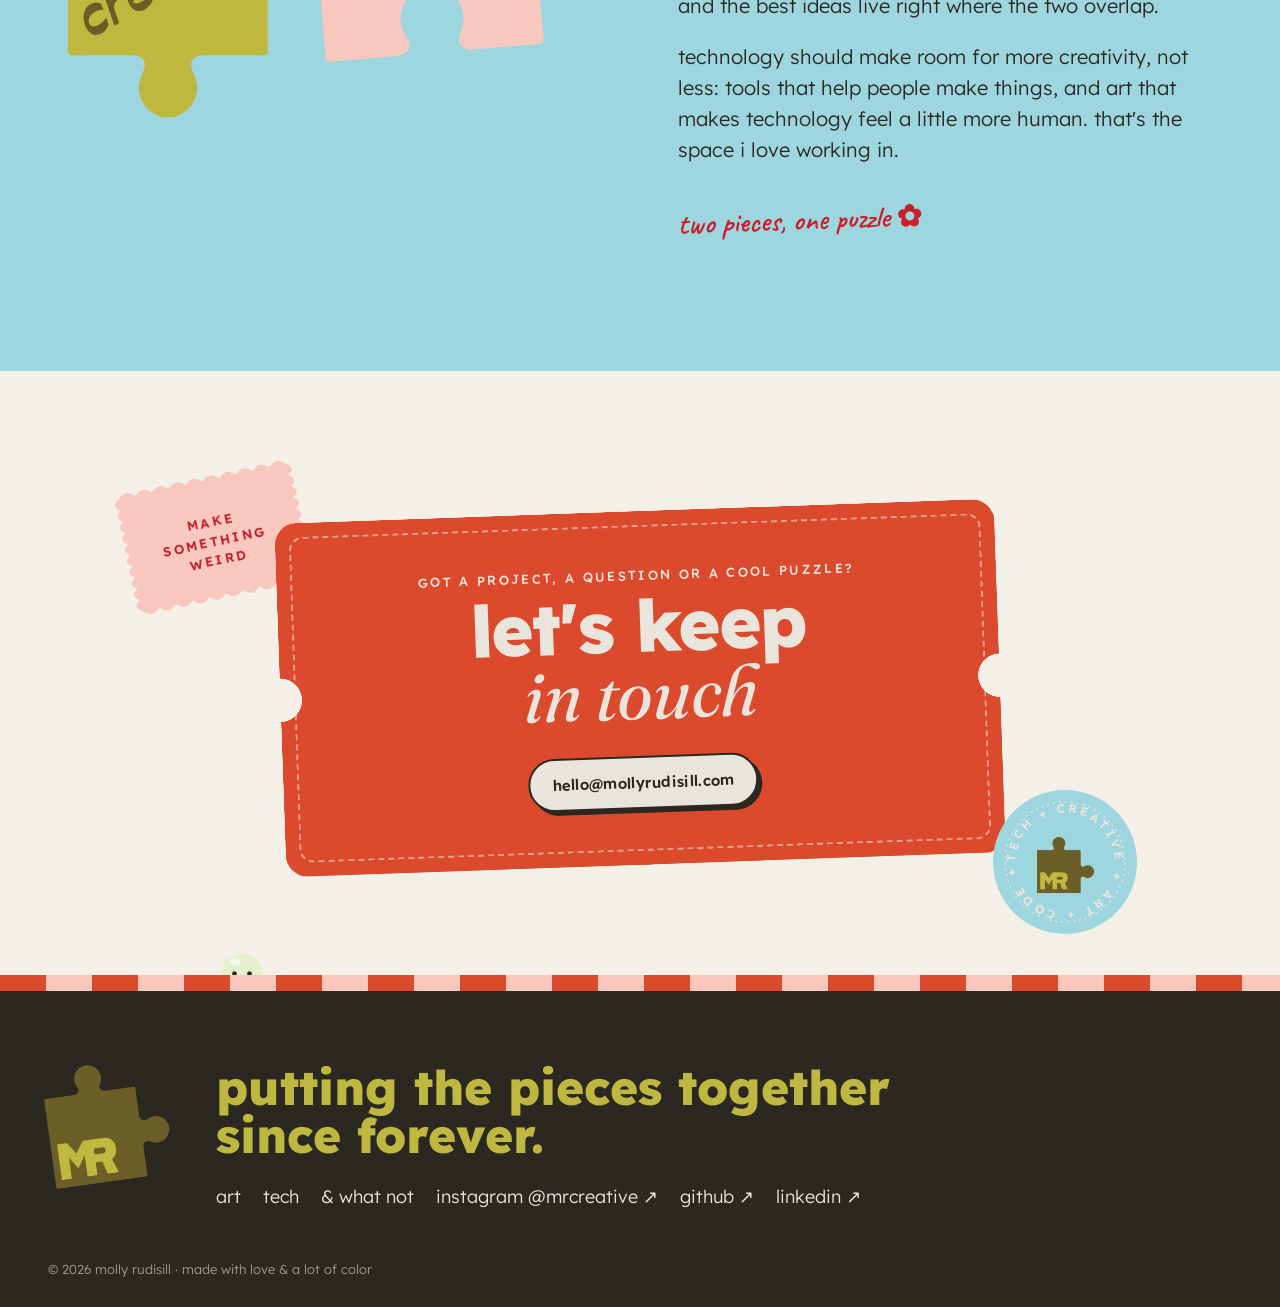
==== commit 6e4c6a64: "Add an about molly page and a 'more about me' button on the home page Co-Authored-By: Claude Opus 5." ====
--- a/index.html
+++ b/index.html
@@ -37,6 +37,7 @@
           <h2>hi, i'm <em>molly</em></h2>
           <p>a designer, painter and tinkerer. i could never pick between art and code, so i do both, and the best stuff happens where they meet.</p>
           <p class="hand">nice to meet you ✿</p>
+          <a class="btn about-more" href="about.html">more about me →</a>
         </div>
       </div>
     </section>
--- a/css/styles.css
+++ b/css/styles.css
@@ -325,6 +325,27 @@
 }
 
 /* about strip */
+/* ============================================================ about page */
+.about-more { margin-top: 22px; }
+.about-story { display: grid; grid-template-columns: 0.8fr 1.2fr; gap: clamp(28px, 6vw, 80px); align-items: center; }
+.about-story-cutout {
+  width: min(100%, 380px); justify-self: center; transform: rotate(-3deg);
+  filter: drop-shadow(4px 0 0 #fff) drop-shadow(-4px 0 0 #fff) drop-shadow(0 4px 0 #fff) drop-shadow(0 -4px 0 #fff)
+          drop-shadow(0 16px 18px rgba(43, 40, 34, 0.3));
+}
+.about-story h2 { font-size: clamp(40px, 6vw, 76px); margin-bottom: 22px; }
+.about-story h2 em { color: var(--tomato); font-weight: 400; }
+.about-story p:not(.kicker) { font-size: clamp(17px, 1.7vw, 20px); max-width: 52ch; }
+.facts { display: grid; grid-template-columns: repeat(auto-fit, minmax(min(100%, 230px), 1fr)); gap: clamp(18px, 3vw, 32px); }
+.fact {
+  background: var(--c); color: var(--i);
+  border: 2px solid var(--ink); border-radius: 18px; padding: 24px 22px 28px;
+  box-shadow: 6px 6px 0 var(--ink);
+  rotate: var(--r);
+}
+.fact b { font: 600 13px var(--font-accent); letter-spacing: 0.2em; }
+.fact p { margin: 10px 0 0; font-size: 18px; font-weight: 400; }
+
 /* ============================================================ about me: floating photos + graphics */
 .about-float {
   position: relative;
@@ -336,7 +357,7 @@
 .about-center h2 { font-size: clamp(46px, 6.5vw, 86px); margin-bottom: 20px; }
 .about-center h2 em { color: var(--tomato); font-weight: 400; }
 .about-center p:not(.kicker) { font-size: clamp(17px, 1.7vw, 20px); margin: 0 auto; }
-.about-center .hand { font-size: 28px; color: var(--cocoa); margin-top: 16px; display: inline-block; transform: rotate(-3deg); }
+.about-center .hand { font-size: 28px; color: var(--cocoa); margin: 16px auto 0; display: block; width: fit-content; transform: rotate(-3deg); }
 
 /* every floater: drifts with the mouse (outer), bobs (inner), pops in on scroll */
 .fl {
@@ -395,7 +416,7 @@
 .fl-2 { left: 21%; top: 0;     width: 13%; --depth: 30; --r: -6deg; --dur: 6s; --delay: -2s; }
 .fl-3 { left: 41%; top: 1%;    width: 17%; --depth: 22; --r: 3deg; --dur: 5.5s; --delay: -1s; }
 .fl-4 { right: 3%; top: 4%;    width: 17%; --depth: 26; --r: 5deg; --dur: 6.5s; --delay: -3s; }
-.fl-5 { right: 21%; top: 44%;  width: 12%; --depth: 34; --r: -4deg; --dur: 5s; --delay: -1.5s; }
+.fl-5 { right: 4%;  top: 44%;  width: 12%; --depth: 34; --r: -4deg; --dur: 5s; --delay: -1.5s; }
 .fl-6 { left: 27%; bottom: 3%; width: 19%; --depth: 24; --r: -3deg; --dur: 6s; --delay: -4s; }
 .fl-7 { left: 4%;  bottom: 2%; width: 10%; --depth: 38; --r: 8deg; --dur: 4.5s; --delay: -2.5s; }
 .fl-8 { right: 4%; bottom: 2%; width: 16%; --depth: 20; --r: -5deg; --dur: 7s; --delay: -0.5s; }
@@ -660,11 +681,13 @@
   .portrait { width: min(80%, 340px); }
   /* phones: floaters gather above and below the words */
   .about-float { min-height: 920px; }
+  .about-story { grid-template-columns: 1fr; }
+  .about-story-cutout { width: min(70%, 280px); }
   .fl-1 { left: 0;   top: auto; bottom: 0; width: 46%; }
   .fl-2 { left: 4%;  top: 1%;   width: 28%; }
   .fl-3 { left: 38%; top: 0;    width: 34%; }
   .fl-4 { right: 3%; top: 8%;   width: 26%; }
-  .fl-5 { right: 6%; top: auto; bottom: 21%; width: 28%; }
+  .fl-5 { display: none; }
   .fl-6 { left: 6%;  top: 15%;  bottom: auto; width: 38%; }
   .fl-7 { display: none; }
   .fl-8 { right: 3%; bottom: 0; width: 30%; }
